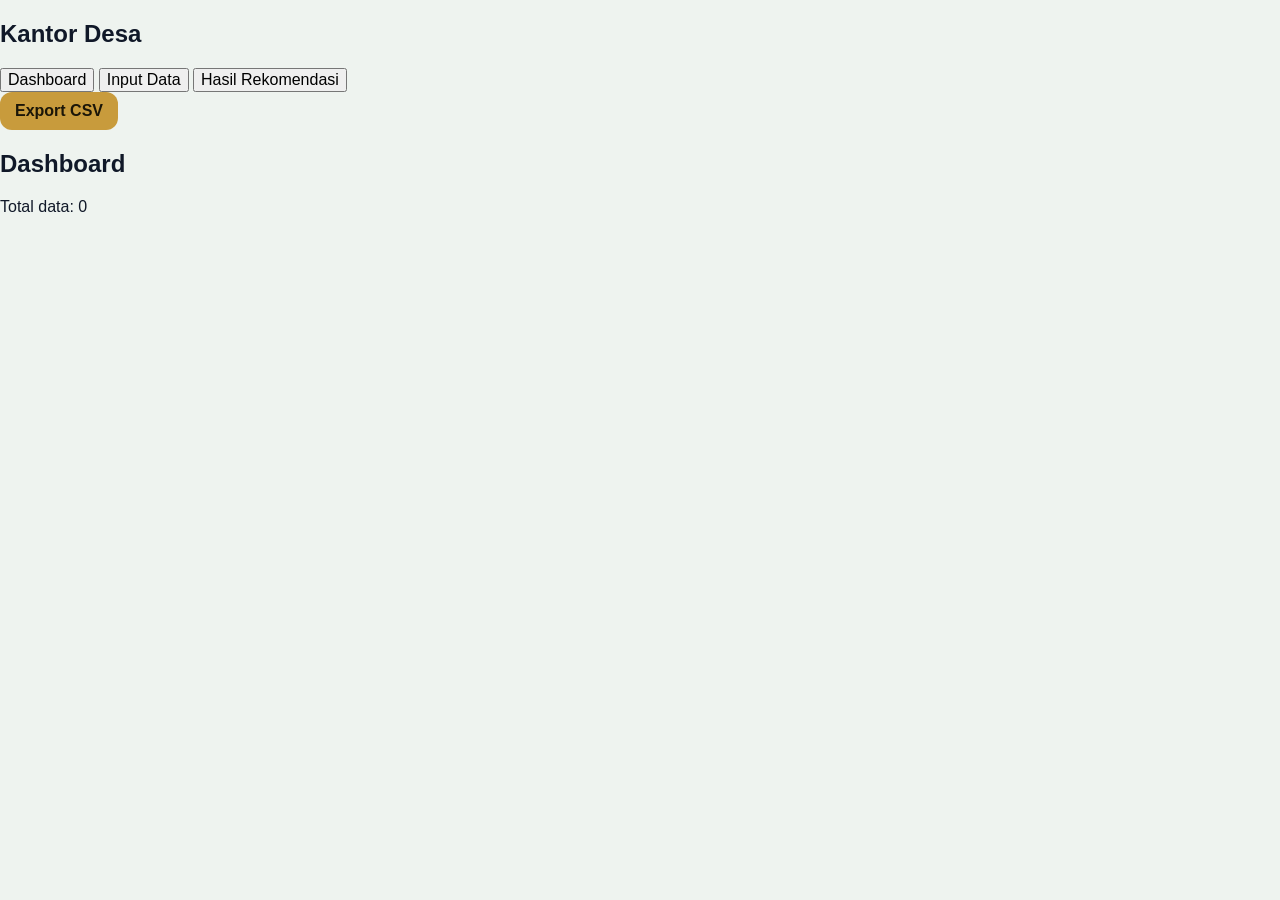
==== index.html @ 6ffa8e61 "Update index.html" ====
<!DOCTYPE html>
<html lang="id">
<head>
<meta charset="UTF-8">
<meta name="viewport" content="width=device-width, initial-scale=1.0">
<title>PKH Forward Chaining + Manual</title>
<link rel="stylesheet" href="style.css">
</head>
<body>

<div class="app-shell">
  <aside class="sidebar">
    <div class="brand"><h1>Kantor Desa</h1></div>
    <nav>
      <button data-page="dashboard" class="nav-btn active">Dashboard</button>
      <button data-page="input" class="nav-btn">Input Data</button>
      <button data-page="result" class="nav-btn">Hasil Rekomendasi</button>
    </nav>
    <div><button id="btnExport" class="btn btn-export" disabled>Export CSV</button></div>
  </aside>

  <div class="content-area">
    <main class="main-content">
      <section id="page-dashboard" class="page-section">
        <h2>Dashboard</h2>
        <p>Total data: <span id="totalData">0</span></p>
      </section>

      <section id="page-input" class="page-section hidden">
        <form id="formWarga" class="panel">
          <h3>Input Data Warga</h3>
          <div class="form-group"><label>Nama</label><input id="nama" required></div>
          <div class="form-group"><label>Skor Sistem</label><input id="skor" type="number" min="0" max="100" required></div>
          <div class="form-group">
            <label>Rekomendasi Manual</label>
            <select id="manualRekomendasi">
              <option value="">Biarkan sistem menentukan</option>
              <option value="Layak Diusulkan">Layak Diusulkan</option>
              <option value="Perlu Verifikasi">Perlu Verifikasi</option>
              <option value="Tidak Prioritas">Tidak Prioritas</option>
            </select>
          </div>
          <div class="form-group"><label>Keterangan Manual</label><input id="manualKeterangan" placeholder="Alasan rekomendasi manual"></div>
          <button type="submit" class="btn btn-primary">Simpan Data</button>
        </form>
      </section>

      <section id="page-result" class="page-section hidden">
        <div class="table-wrap">
          <table>
            <thead>
              <tr>
                <th>No</th><th>Nama</th><th>Skor</th><th>Rekomendasi Sistem</th>
                <th>Rekomendasi Manual</th><th>Keterangan Manual</th>
              </tr>
            </thead>
            <tbody id="resultBody"></tbody>
          </table>
        </div>
      </section>
    </main>
  </div>
</div>

<script>
const results=[];
const form = document.getElementById("formWarga");
form.addEventListener("submit", e=>{
  e.preventDefault();
  const nama = document.getElementById("nama").value;
  const skor = Number(document.getElementById("skor").value);
  const rekomManual = document.getElementById("manualRekomendasi").value || "Belum ada";
  const ketManual = document.getElementById("manualKeterangan").value || "-";
  let rekomSistem="Tidak Prioritas";
  if(skor>=70) rekomSistem="Layak Diusulkan";
  else if(skor>=50) rekomSistem="Perlu Verifikasi";
  results.push({nama, skor, rekomSistem, rekomManual, ketManual});
  renderTable();
  form.reset();
});

function renderTable(){
  const tbody = document.getElementById("resultBody");
  tbody.innerHTML = results.map((r,i)=>`
    <tr>
      <td>${i+1}</td>
      <td>${r.nama}</td>
      <td>${r.skor}</td>
      <td>${r.rekomSistem}</td>
      <td>${r.rekomManual}</td>
      <td>${r.ketManual}</td>
    </tr>
  `).join("");
  document.getElementById("totalData").textContent = results.length;
}
</script>
</body>
</html>
---- style.css ----
:root {
  --green-900: #0f3d2e;
  --green-800: #145239;
  --green-700: #1f6b4b;
  --green-100: #e8f4ee;
  --gold-500: #c89b3c;
  --gold-100: #fff4d8;
  --slate-950: #101828;
  --slate-800: #1f2937;
  --slate-700: #334155;
  --slate-600: #475569;
  --slate-500: #64748b;
  --slate-300: #cbd5e1;
  --slate-200: #e2e8f0;
  --slate-100: #f1f5f9;
  --white: #ffffff;
  --danger: #b91c1c;
  --danger-light: #fee2e2;
  --warning: #b45309;
  --warning-light: #fef3c7;
  --success: #047857;
  --success-light: #d1fae5;
  --shadow: 0 14px 35px rgba(15, 23, 42, 0.08);
  --radius: 18px;
}

body {
  margin: 0;
  font-family: Arial, Helvetica, sans-serif;
  background: #eef3ef;
  color: var(--slate-950);
}

button, input, select { font: inherit; }
button { cursor: pointer; }

.hidden { display: none !important; }

.panel {
  background: var(--white);
  border-radius: var(--radius);
  padding: 20px;
  box-shadow: var(--shadow);
  margin-bottom: 20px;
}

.btn {
  border: 0;
  padding: 10px 15px;
  border-radius: 12px;
  font-weight: 800;
  display: inline-flex;
  align-items: center;
  justify-content: center;
  transition: transform 0.2s ease, filter 0.2s ease;
}

.btn-primary { background: var(--green-700); color: var(--white); }
.btn-dark { background: var(--slate-950); color: var(--white); }
.btn-export { background: var(--gold-500); color: #1b1608; }

.form-group { margin-bottom: 12px; }
.form-group label { display: block; font-weight: 700; margin-bottom: 5px; }
.form-group input, .form-group select { width: 100%; height: 40px; padding: 5px 10px; border: 1px solid var(--slate-300); border-radius: 8px; }

#page-login {
  display: flex;
  justify-content: center;
  align-items: center;
  height: 100vh;
}

#page-login form { width: 300px; }
.table-wrap { overflow-x: auto; border: 1px solid var(--slate-200); border-radius: 12px; }
table { width: 100%; border-collapse: collapse; background: var(--white); }
th, td { padding: 12px 14px; text-align: left; border-bottom: 1px solid var(--slate-200); }
th { background: var(--green-100); color: var(--green-900); }
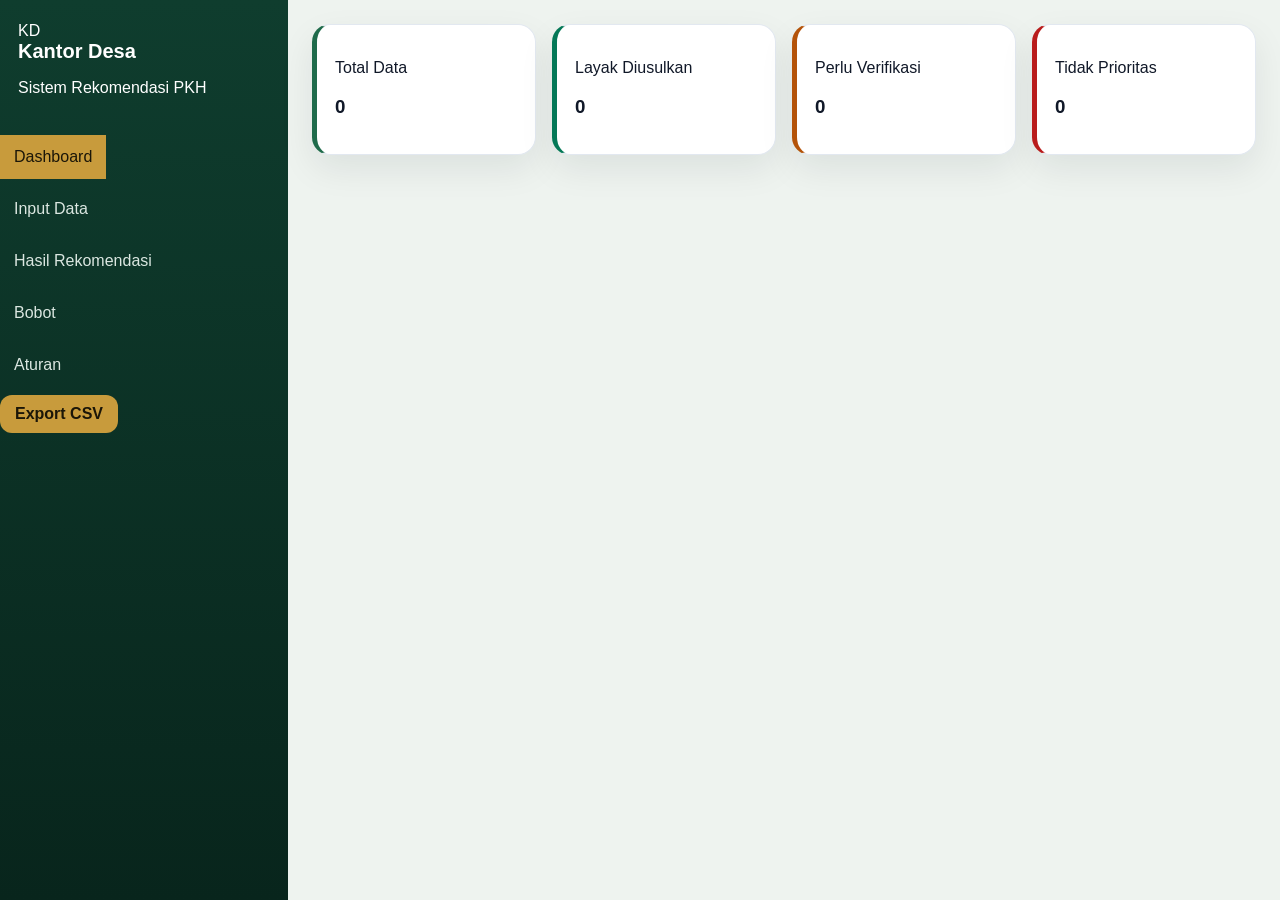
==== commit 5fdac5c3: "Update index.html" ====
--- a/index.html
+++ b/index.html
@@ -3,96 +3,196 @@
 <head>
 <meta charset="UTF-8">
 <meta name="viewport" content="width=device-width, initial-scale=1.0">
-<title>PKH Forward Chaining + Manual</title>
+<title>Aplikasi PKH Forward Chaining + Manual</title>
 <link rel="stylesheet" href="style.css">
 </head>
 <body>
 
 <div class="app-shell">
-  <aside class="sidebar">
-    <div class="brand"><h1>Kantor Desa</h1></div>
-    <nav>
+  <!-- Sidebar -->
+  <aside id="sidebar" class="sidebar">
+    <div class="brand">
+      <div class="brand-logo">KD</div>
+      <div>
+        <h1>Kantor Desa</h1>
+        <p>Sistem Rekomendasi PKH</p>
+      </div>
+    </div>
+    <nav class="sidebar-nav">
       <button data-page="dashboard" class="nav-btn active">Dashboard</button>
       <button data-page="input" class="nav-btn">Input Data</button>
       <button data-page="result" class="nav-btn">Hasil Rekomendasi</button>
+      <button data-page="weight" class="nav-btn">Bobot</button>
+      <button data-page="rule" class="nav-btn">Aturan</button>
     </nav>
-    <div><button id="btnExport" class="btn btn-export" disabled>Export CSV</button></div>
+    <div class="sidebar-footer">
+      <button id="btnExport" class="btn btn-export" disabled>Export CSV</button>
+    </div>
   </aside>
 
+  <!-- Konten utama -->
   <div class="content-area">
     <main class="main-content">
+
+      <!-- Dashboard -->
       <section id="page-dashboard" class="page-section">
-        <h2>Dashboard</h2>
-        <p>Total data: <span id="totalData">0</span></p>
+        <div class="summary-grid">
+          <article class="summary-card">
+            <p>Total Data</p>
+            <h3 id="totalData">0</h3>
+          </article>
+          <article class="summary-card green">
+            <p>Layak Diusulkan</p>
+            <h3 id="totalLayak">0</h3>
+          </article>
+          <article class="summary-card yellow">
+            <p>Perlu Verifikasi</p>
+            <h3 id="totalVerifikasi">0</h3>
+          </article>
+          <article class="summary-card red">
+            <p>Tidak Prioritas</p>
+            <h3 id="totalTidak">0</h3>
+          </article>
+        </div>
       </section>
 
+      <!-- Input Data -->
       <section id="page-input" class="page-section hidden">
         <form id="formWarga" class="panel">
           <h3>Input Data Warga</h3>
-          <div class="form-group"><label>Nama</label><input id="nama" required></div>
-          <div class="form-group"><label>Skor Sistem</label><input id="skor" type="number" min="0" max="100" required></div>
-          <div class="form-group">
-            <label>Rekomendasi Manual</label>
-            <select id="manualRekomendasi">
-              <option value="">Biarkan sistem menentukan</option>
-              <option value="Layak Diusulkan">Layak Diusulkan</option>
-              <option value="Perlu Verifikasi">Perlu Verifikasi</option>
-              <option value="Tidak Prioritas">Tidak Prioritas</option>
-            </select>
+          <div class="form-grid">
+            <div class="form-group"><label>Nama</label><input id="nama" required></div>
+            <div class="form-group"><label>Umur</label><input id="umur" type="number" min="0" required></div>
+            <div class="form-group"><label>RT</label><input id="rt" required></div>
+            <div class="form-group"><label>Penghasilan</label>
+              <select id="penghasilan">
+                <option value="kurang_800">Kurang dari Rp800.000</option>
+                <option value="800_1000">Rp800.000 - Rp1.000.000</option>
+                <option value="1000_2000">Rp1.000.000 - Rp2.000.000</option>
+                <option value="lebih_2000">Di atas Rp2.000.000</option>
+              </select>
+            </div>
+            <div class="form-group"><label>Tanggungan Keluarga</label><input id="tanggungan" type="number" min="0" required></div>
+            <div class="form-group"><label>Kondisi Rumah</label>
+              <select id="kondisiRumah"><option value="tidak_layak">Tidak Layak</option><option value="layak">Layak</option></select>
+            </div>
+            <div class="form-group"><label>Aset Produktif</label>
+              <select id="asetProduktif"><option value="tidak_ada">Tidak Ada</option><option value="ada">Ada</option></select>
+            </div>
+            <div class="form-group"><label>Kendaraan</label>
+              <select id="kendaraan">
+                <option value="tidak_ada">Tidak Ada</option>
+                <option value="sepeda">Sepeda</option>
+                <option value="motor">Motor</option>
+                <option value="mobil">Mobil</option>
+              </select>
+            </div>
+            <div class="form-group"><label>Status DTKS</label>
+              <select id="dtks"><option value="terdaftar">Terdaftar</option><option value="belum">Belum Terdaftar</option></select>
+            </div>
+
+            <!-- Rekomendasi Manual -->
+            <div class="form-group">
+              <label>Rekomendasi Manual</label>
+              <select id="manualRekomendasi">
+                <option value="">Biarkan sistem menentukan</option>
+                <option value="Layak Diusulkan">Layak Diusulkan</option>
+                <option value="Perlu Verifikasi">Perlu Verifikasi</option>
+                <option value="Tidak Prioritas">Tidak Prioritas</option>
+              </select>
+            </div>
+            <div class="form-group"><label>Keterangan Manual</label><input id="manualKeterangan" placeholder="Alasan rekomendasi manual"></div>
           </div>
-          <div class="form-group"><label>Keterangan Manual</label><input id="manualKeterangan" placeholder="Alasan rekomendasi manual"></div>
           <button type="submit" class="btn btn-primary">Simpan Data</button>
         </form>
       </section>
 
+      <!-- Hasil Rekomendasi -->
       <section id="page-result" class="page-section hidden">
         <div class="table-wrap">
           <table>
             <thead>
               <tr>
-                <th>No</th><th>Nama</th><th>Skor</th><th>Rekomendasi Sistem</th>
-                <th>Rekomendasi Manual</th><th>Keterangan Manual</th>
+                <th>No</th><th>Nama</th><th>Skor</th>
+                <th>Rekomendasi Sistem</th>
+                <th>Rekomendasi Manual</th>
+                <th>Keterangan Manual</th>
               </tr>
             </thead>
             <tbody id="resultBody"></tbody>
           </table>
         </div>
       </section>
+
     </main>
   </div>
 </div>
 
 <script>
 const results=[];
-const form = document.getElementById("formWarga");
-form.addEventListener("submit", e=>{
+
+function getFormData(){
+  return {
+    nama: document.getElementById("nama").value,
+    umur: Number(document.getElementById("umur").value),
+    rt: document.getElementById("rt").value,
+    penghasilan: document.getElementById("penghasilan").value,
+    tanggungan: Number(document.getElementById("tanggungan").value),
+    kondisiRumah: document.getElementById("kondisiRumah").value,
+    asetProduktif: document.getElementById("asetProduktif").value,
+    kendaraan: document.getElementById("kendaraan").value,
+    dtks: document.getElementById("dtks").value,
+    manualRekomendasi: document.getElementById("manualRekomendasi").value||"Belum ada",
+    manualKeterangan: document.getElementById("manualKeterangan").value||"-"
+  };
+}
+
+// Forward chaining sederhana
+function computeRecommendation(data){
+  let score=0;
+  const details=[];
+  if(data.penghasilan==="kurang_800") {score+=25;}
+  else if(data.penghasilan==="800_1000") {score+=20;}
+  if(data.kondisiRumah==="tidak_layak") {score+=20;}
+  if(data.tanggungan>=4) {score+=15;} else if(data.tanggungan===3){score+=10;}
+  if(data.asetProduktif==="tidak_ada") {score+=15;}
+  if(data.kendaraan==="tidak_ada"||data.kendaraan==="sepeda") {score+=10;}
+  if(data.dtks==="terdaftar") {score+=10;}
+  if(data.umur>=60) {score+=10;}
+  score=Math.min(100,score);
+  let rekom="Tidak Prioritas";
+  if(score>=70) rekom="Layak Diusulkan";
+  else if(score>=50) rekom="Perlu Verifikasi";
+  data.skor=score;
+  data.rekomSistem=rekom;
+  return data;
+}
+
+// Submit form
+document.getElementById("formWarga").addEventListener("submit",e=>{
   e.preventDefault();
-  const nama = document.getElementById("nama").value;
-  const skor = Number(document.getElementById("skor").value);
-  const rekomManual = document.getElementById("manualRekomendasi").value || "Belum ada";
-  const ketManual = document.getElementById("manualKeterangan").value || "-";
-  let rekomSistem="Tidak Prioritas";
-  if(skor>=70) rekomSistem="Layak Diusulkan";
-  else if(skor>=50) rekomSistem="Perlu Verifikasi";
-  results.push({nama, skor, rekomSistem, rekomManual, ketManual});
+  let data=getFormData();
+  data=computeRecommendation(data);
+  results.push(data);
   renderTable();
-  form.reset();
+  e.target.reset();
 });
 
 function renderTable(){
-  const tbody = document.getElementById("resultBody");
-  tbody.innerHTML = results.map((r,i)=>`
+  const tbody=document.getElementById("resultBody");
+  tbody.innerHTML=results.map((r,i)=>`
     <tr>
       <td>${i+1}</td>
       <td>${r.nama}</td>
       <td>${r.skor}</td>
       <td>${r.rekomSistem}</td>
-      <td>${r.rekomManual}</td>
-      <td>${r.ketManual}</td>
+      <td>${r.manualRekomendasi}</td>
+      <td>${r.manualKeterangan}</td>
     </tr>
   `).join("");
-  document.getElementById("totalData").textContent = results.length;
+  document.getElementById("totalData").textContent=results.length;
 }
 </script>
+
 </body>
 </html>
--- a/style.css
+++ b/style.css
@@ -24,54 +24,35 @@
   --radius: 18px;
 }
 
-body {
-  margin: 0;
-  font-family: Arial, Helvetica, sans-serif;
-  background: #eef3ef;
-  color: var(--slate-950);
-}
+body { margin:0; font-family: Arial, Helvetica, sans-serif; background:#eef3ef; color: var(--slate-950);}
+button,input,select{font:inherit;}
+button{cursor:pointer;}
+.hidden{display:none !important;}
 
-button, input, select { font: inherit; }
-button { cursor: pointer; }
-
-.hidden { display: none !important; }
-
-.panel {
-  background: var(--white);
-  border-radius: var(--radius);
-  padding: 20px;
-  box-shadow: var(--shadow);
-  margin-bottom: 20px;
-}
-
-.btn {
-  border: 0;
-  padding: 10px 15px;
-  border-radius: 12px;
-  font-weight: 800;
-  display: inline-flex;
-  align-items: center;
-  justify-content: center;
-  transition: transform 0.2s ease, filter 0.2s ease;
-}
-
-.btn-primary { background: var(--green-700); color: var(--white); }
-.btn-dark { background: var(--slate-950); color: var(--white); }
-.btn-export { background: var(--gold-500); color: #1b1608; }
-
-.form-group { margin-bottom: 12px; }
-.form-group label { display: block; font-weight: 700; margin-bottom: 5px; }
-.form-group input, .form-group select { width: 100%; height: 40px; padding: 5px 10px; border: 1px solid var(--slate-300); border-radius: 8px; }
-
-#page-login {
-  display: flex;
-  justify-content: center;
-  align-items: center;
-  height: 100vh;
-}
-
-#page-login form { width: 300px; }
-.table-wrap { overflow-x: auto; border: 1px solid var(--slate-200); border-radius: 12px; }
-table { width: 100%; border-collapse: collapse; background: var(--white); }
-th, td { padding: 12px 14px; text-align: left; border-bottom: 1px solid var(--slate-200); }
-th { background: var(--green-100); color: var(--green-900); }
+.app-shell{min-height:100vh; display:flex;}
+.sidebar{width:288px; min-height:100vh; background:linear-gradient(180deg,var(--green-900),#08251c); color:var(--white); display:flex; flex-direction:column;}
+.brand{padding:22px 18px;}
+.brand h1{margin:0; font-size:20px;}
+.nav-btn{background:transparent; border:0; color:#dbe7e1; padding:13px 14px; display:flex; align-items:center; margin-bottom:8px;}
+.nav-btn.active{background:var(--gold-500); color:#1b1608;}
+.content-area{flex:1;}
+.main-content{padding:24px; max-width:1280px; margin:0 auto;}
+.summary-grid{display:grid; grid-template-columns:repeat(4,1fr); gap:16px; margin-bottom:22px;}
+.summary-card{background:var(--white); border:1px solid var(--slate-200); border-left:5px solid var(--green-700); border-radius:var(--radius); padding:18px; box-shadow:var(--shadow);}
+.summary-card.green{border-left-color:var(--success);}
+.summary-card.yellow{border-left-color:var(--warning);}
+.summary-card.red{border-left-color:var(--danger);}
+.summary-card h3.green{color:var(--success);}
+.summary-card h3.yellow{color:var(--warning);}
+.summary-card h3.red{color:var(--danger);}
+.form-group{margin-bottom:12px;}
+.form-group label{display:block; font-weight:700; margin-bottom:5px;}
+.form-group input, .form-group select{width:100%; height:40px; padding:5px 10px; border:1px solid var(--slate-300); border-radius:8px;}
+.btn{border:0; padding:10px 15px; border-radius:12px; font-weight:800; display:inline-flex; align-items:center; justify-content:center; transition:transform 0.2s;}
+.btn-primary{background:var(--green-700); color:var(--white);}
+.btn-dark{background:var(--slate-950); color:var(--white);}
+.btn-export{background:var(--gold-500); color:#1b1608;}
+.table-wrap{overflow-x:auto; border:1px solid var(--slate-200); border-radius:12px;}
+table{width:100%; border-collapse:collapse; background:var(--white);}
+th,td{padding:12px 14px; border-bottom:1px solid var(--slate-200); text-align:left;}
+th{background:var(--green-100); color:var(--green-900); font-size:13px;}
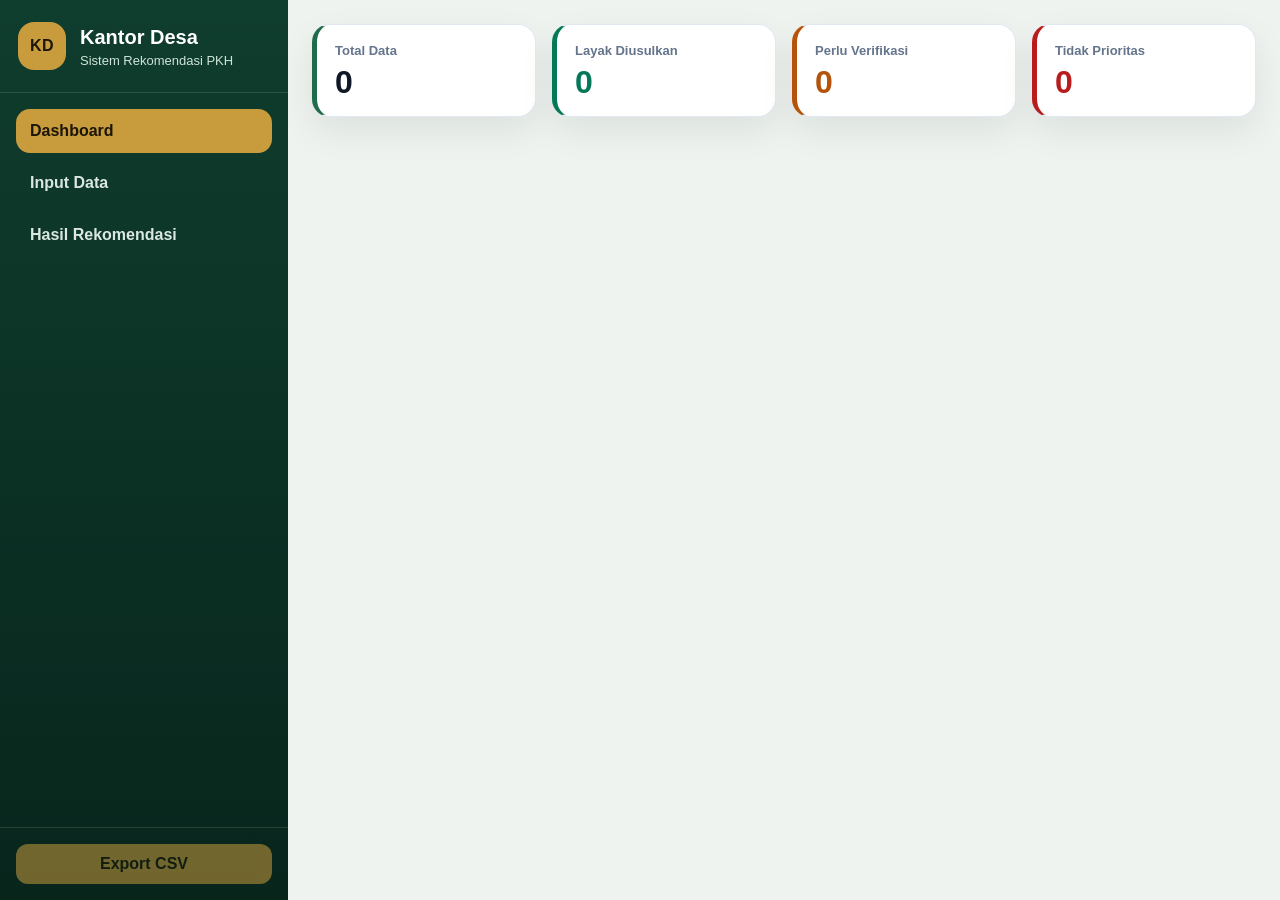
==== commit 883d305a: "Update index.html" ====
--- a/index.html
+++ b/index.html
@@ -11,59 +11,40 @@
 <div class="app-shell">
   <!-- Sidebar -->
   <aside id="sidebar" class="sidebar">
-    <div class="brand">
-      <div class="brand-logo">KD</div>
-      <div>
-        <h1>Kantor Desa</h1>
-        <p>Sistem Rekomendasi PKH</p>
-      </div>
-    </div>
+    <div class="brand"><div class="brand-logo">KD</div><div><h1>Kantor Desa</h1><p>Sistem Rekomendasi PKH</p></div></div>
     <nav class="sidebar-nav">
       <button data-page="dashboard" class="nav-btn active">Dashboard</button>
       <button data-page="input" class="nav-btn">Input Data</button>
       <button data-page="result" class="nav-btn">Hasil Rekomendasi</button>
-      <button data-page="weight" class="nav-btn">Bobot</button>
-      <button data-page="rule" class="nav-btn">Aturan</button>
     </nav>
     <div class="sidebar-footer">
       <button id="btnExport" class="btn btn-export" disabled>Export CSV</button>
     </div>
   </aside>
 
-  <!-- Konten utama -->
   <div class="content-area">
     <main class="main-content">
-
       <!-- Dashboard -->
       <section id="page-dashboard" class="page-section">
         <div class="summary-grid">
-          <article class="summary-card">
-            <p>Total Data</p>
-            <h3 id="totalData">0</h3>
-          </article>
-          <article class="summary-card green">
-            <p>Layak Diusulkan</p>
-            <h3 id="totalLayak">0</h3>
-          </article>
-          <article class="summary-card yellow">
-            <p>Perlu Verifikasi</p>
-            <h3 id="totalVerifikasi">0</h3>
-          </article>
-          <article class="summary-card red">
-            <p>Tidak Prioritas</p>
-            <h3 id="totalTidak">0</h3>
-          </article>
+          <article class="summary-card"><p>Total Data</p><h3 id="totalData">0</h3></article>
+          <article class="summary-card green"><p>Layak Diusulkan</p><h3 id="totalLayak">0</h3></article>
+          <article class="summary-card yellow"><p>Perlu Verifikasi</p><h3 id="totalVerifikasi">0</h3></article>
+          <article class="summary-card red"><p>Tidak Prioritas</p><h3 id="totalTidak">0</h3></article>
         </div>
       </section>
 
       <!-- Input Data -->
       <section id="page-input" class="page-section hidden">
-        <form id="formWarga" class="panel">
-          <h3>Input Data Warga</h3>
+        <form id="formWarga" class="panel form-panel">
+          <div class="panel-header form-header">
+            <div><h3>Input Data Warga</h3><p>Isi data warga. Sistem akan menghitung bobot dan rekomendasi.</p></div>
+          </div>
           <div class="form-grid">
             <div class="form-group"><label>Nama</label><input id="nama" required></div>
+            <div class="form-group"><label>NIK</label><input id="nik" required></div>
+            <div class="form-group"><label>RT</label><input id="rt" required></div>
             <div class="form-group"><label>Umur</label><input id="umur" type="number" min="0" required></div>
-            <div class="form-group"><label>RT</label><input id="rt" required></div>
             <div class="form-group"><label>Penghasilan</label>
               <select id="penghasilan">
                 <option value="kurang_800">Kurang dari Rp800.000</option>
@@ -72,28 +53,23 @@
                 <option value="lebih_2000">Di atas Rp2.000.000</option>
               </select>
             </div>
-            <div class="form-group"><label>Tanggungan Keluarga</label><input id="tanggungan" type="number" min="0" required></div>
-            <div class="form-group"><label>Kondisi Rumah</label>
-              <select id="kondisiRumah"><option value="tidak_layak">Tidak Layak</option><option value="layak">Layak</option></select>
+            <div class="form-group"><label>Tanggungan</label><input id="tanggungan" type="number" min="0" required></div>
+            <div class="form-group"><label>Kondisi Rumah</label><select id="kondisiRumah"><option value="tidak_layak">Tidak Layak</option><option value="layak">Layak</option></select></div>
+            <div class="form-group"><label>Aset Produktif</label><select id="asetProduktif"><option value="tidak_ada">Tidak Ada</option><option value="ada">Ada</option></select></div>
+            <div class="form-group"><label>Kendaraan</label><select id="kendaraan"><option value="tidak_ada">Tidak Ada</option><option value="sepeda">Sepeda</option><option value="motor">Motor</option><option value="mobil">Mobil</option></select></div>
+            <div class="form-group"><label>Status DTKS</label><select id="dtks"><option value="terdaftar">Terdaftar</option><option value="belum">Belum Terdaftar</option></select></div>
+
+            <!-- Komponen PKH -->
+            <div class="component-box">
+              <h4>Komponen PKH</h4>
+              <label><input id="ibuHamil" type="checkbox"> Ibu Hamil/Menyusui</label>
+              <label><input id="balita" type="checkbox"> Anak 0-6 tahun</label>
+              <label><input id="anakSekolah" type="checkbox"> Anak Sekolah</label>
+              <label><input id="disabilitas" type="checkbox"> Disabilitas</label>
             </div>
-            <div class="form-group"><label>Aset Produktif</label>
-              <select id="asetProduktif"><option value="tidak_ada">Tidak Ada</option><option value="ada">Ada</option></select>
-            </div>
-            <div class="form-group"><label>Kendaraan</label>
-              <select id="kendaraan">
-                <option value="tidak_ada">Tidak Ada</option>
-                <option value="sepeda">Sepeda</option>
-                <option value="motor">Motor</option>
-                <option value="mobil">Mobil</option>
-              </select>
-            </div>
-            <div class="form-group"><label>Status DTKS</label>
-              <select id="dtks"><option value="terdaftar">Terdaftar</option><option value="belum">Belum Terdaftar</option></select>
-            </div>
 
             <!-- Rekomendasi Manual -->
-            <div class="form-group">
-              <label>Rekomendasi Manual</label>
+            <div class="form-group"><label>Rekomendasi Manual</label>
               <select id="manualRekomendasi">
                 <option value="">Biarkan sistem menentukan</option>
                 <option value="Layak Diusulkan">Layak Diusulkan</option>
@@ -103,24 +79,26 @@
             </div>
             <div class="form-group"><label>Keterangan Manual</label><input id="manualKeterangan" placeholder="Alasan rekomendasi manual"></div>
           </div>
+
           <button type="submit" class="btn btn-primary">Simpan Data</button>
         </form>
       </section>
 
-      <!-- Hasil Rekomendasi -->
+      <!-- Hasil -->
       <section id="page-result" class="page-section hidden">
-        <div class="table-wrap">
-          <table>
-            <thead>
-              <tr>
-                <th>No</th><th>Nama</th><th>Skor</th>
-                <th>Rekomendasi Sistem</th>
-                <th>Rekomendasi Manual</th>
-                <th>Keterangan Manual</th>
-              </tr>
-            </thead>
-            <tbody id="resultBody"></tbody>
-          </table>
+        <div class="panel">
+          <div class="table-wrap">
+            <table>
+              <thead>
+                <tr>
+                  <th>No</th><th>Nama</th><th>NIK</th><th>RT</th><th>Skor</th>
+                  <th>Komponen</th><th>Rekomendasi Sistem</th><th>Rekomendasi Manual</th>
+                  <th>Keterangan Manual</th><th>Rincian Bobot</th>
+                </tr>
+              </thead>
+              <tbody id="resultBody"></tbody>
+            </table>
+          </div>
         </div>
       </section>
 
@@ -130,69 +108,98 @@
 
 <script>
 const results=[];
+const el=id=>document.getElementById(id);
 
 function getFormData(){
   return {
-    nama: document.getElementById("nama").value,
-    umur: Number(document.getElementById("umur").value),
-    rt: document.getElementById("rt").value,
-    penghasilan: document.getElementById("penghasilan").value,
-    tanggungan: Number(document.getElementById("tanggungan").value),
-    kondisiRumah: document.getElementById("kondisiRumah").value,
-    asetProduktif: document.getElementById("asetProduktif").value,
-    kendaraan: document.getElementById("kendaraan").value,
-    dtks: document.getElementById("dtks").value,
-    manualRekomendasi: document.getElementById("manualRekomendasi").value||"Belum ada",
-    manualKeterangan: document.getElementById("manualKeterangan").value||"-"
+    nama: el("nama").value.trim(),
+    nik: el("nik").value.trim(),
+    rt: el("rt").value.trim(),
+    umur: Number(el("umur").value),
+    penghasilan: el("penghasilan").value,
+    tanggungan: Number(el("tanggungan").value),
+    kondisiRumah: el("kondisiRumah").value,
+    asetProduktif: el("asetProduktif").value,
+    kendaraan: el("kendaraan").value,
+    dtks: el("dtks").value,
+    ibuHamil: el("ibuHamil").checked,
+    balita: el("balita").checked,
+    anakSekolah: el("anakSekolah").checked,
+    disabilitas: el("disabilitas").checked,
+    manualRekom: el("manualRekomendasi").value || "Belum ada",
+    manualKeterangan: el("manualKeterangan").value || "-"
   };
 }
 
-// Forward chaining sederhana
-function computeRecommendation(data){
+// Forward chaining
+function infer(data){
   let score=0;
-  const details=[];
-  if(data.penghasilan==="kurang_800") {score+=25;}
-  else if(data.penghasilan==="800_1000") {score+=20;}
-  if(data.kondisiRumah==="tidak_layak") {score+=20;}
-  if(data.tanggungan>=4) {score+=15;} else if(data.tanggungan===3){score+=10;}
-  if(data.asetProduktif==="tidak_ada") {score+=15;}
-  if(data.kendaraan==="tidak_ada"||data.kendaraan==="sepeda") {score+=10;}
-  if(data.dtks==="terdaftar") {score+=10;}
-  if(data.umur>=60) {score+=10;}
-  score=Math.min(100,score);
+  const components=[];
+  if(data.penghasilan==="kurang_800") score+=25;
+  else if(data.penghasilan==="800_1000") score+=20;
+  if(data.kondisiRumah==="tidak_layak") score+=20;
+  if(data.tanggungan>=4) score+=15;
+  else if(data.tanggungan===3) score+=10;
+  if(data.asetProduktif==="tidak_ada") score+=15;
+  if(data.kendaraan==="tidak_ada"||data.kendaraan==="sepeda") score+=10;
+  if(data.dtks==="terdaftar") score+=10;
+  if(data.ibuHamil||data.balita||data.anakSekolah||data.disabilitas) score+=20;
+  if(data.umur>=60) score+=10;
+  data.score=score;
   let rekom="Tidak Prioritas";
   if(score>=70) rekom="Layak Diusulkan";
   else if(score>=50) rekom="Perlu Verifikasi";
-  data.skor=score;
   data.rekomSistem=rekom;
+  data.components=[
+    data.ibuHamil?"Ibu Hamil":"",
+    data.balita?"Balita":"",
+    data.anakSekolah?"Anak Sekolah":"",
+    data.disabilitas?"Disabilitas":"",
+    data.umur>=60?"Lansia":""
+  ].filter(x=>x).join(", ") || "Belum ada";
+  data.details=`Skor dihitung otomatis berdasarkan bobot input`;
   return data;
 }
 
-// Submit form
-document.getElementById("formWarga").addEventListener("submit",e=>{
+el("formWarga").addEventListener("submit", e=>{
   e.preventDefault();
   let data=getFormData();
-  data=computeRecommendation(data);
+  data=infer(data);
   results.push(data);
   renderTable();
+  el("btnExport").disabled=false;
   e.target.reset();
 });
 
 function renderTable(){
-  const tbody=document.getElementById("resultBody");
-  tbody.innerHTML=results.map((r,i)=>`
+  el("resultBody").innerHTML=results.map((r,i)=>`
     <tr>
       <td>${i+1}</td>
       <td>${r.nama}</td>
-      <td>${r.skor}</td>
+      <td>${r.nik}</td>
+      <td>${r.rt}</td>
+      <td>${r.score}</td>
+      <td>${r.components}</td>
       <td>${r.rekomSistem}</td>
-      <td>${r.manualRekomendasi}</td>
+      <td>${r.manualRekom}</td>
       <td>${r.manualKeterangan}</td>
+      <td>${r.details}</td>
     </tr>
   `).join("");
-  document.getElementById("totalData").textContent=results.length;
+  el("totalData").textContent=results.length;
 }
+
+// Export CSV
+el("btnExport").addEventListener("click", ()=>{
+  const headers=["No","Nama","NIK","RT","Skor","Komponen","Rekomendasi Sistem","Rekomendasi Manual","Keterangan Manual","Rincian Bobot"];
+  const rows=results.map((r,i)=>[i+1,r.nama,r.nik,r.rt,r.score,r.components,r.rekomSistem,r.manualRekom,r.manualKeterangan,r.details]);
+  const csv=[headers,...rows].map(r=>r.map(v=>`"${v}"`).join(",")).join("\n");
+  const blob=new Blob([csv],{type:"text/csv;charset=utf-8;"});
+  const url=URL.createObjectURL(blob);
+  const a=document.createElement("a");
+  a.href=url;a.download="hasil_rekomendasi.csv";a.click();
+  URL.revokeObjectURL(url);
+});
 </script>
-
 </body>
 </html>
--- a/style.css
+++ b/style.css
@@ -1,3 +1,7 @@
+* {
+  box-sizing: border-box;
+}
+
 :root {
   --green-900: #0f3d2e;
   --green-800: #145239;
@@ -24,35 +28,847 @@
   --radius: 18px;
 }
 
-body { margin:0; font-family: Arial, Helvetica, sans-serif; background:#eef3ef; color: var(--slate-950);}
-button,input,select{font:inherit;}
-button{cursor:pointer;}
-.hidden{display:none !important;}
-
-.app-shell{min-height:100vh; display:flex;}
-.sidebar{width:288px; min-height:100vh; background:linear-gradient(180deg,var(--green-900),#08251c); color:var(--white); display:flex; flex-direction:column;}
-.brand{padding:22px 18px;}
-.brand h1{margin:0; font-size:20px;}
-.nav-btn{background:transparent; border:0; color:#dbe7e1; padding:13px 14px; display:flex; align-items:center; margin-bottom:8px;}
-.nav-btn.active{background:var(--gold-500); color:#1b1608;}
-.content-area{flex:1;}
-.main-content{padding:24px; max-width:1280px; margin:0 auto;}
-.summary-grid{display:grid; grid-template-columns:repeat(4,1fr); gap:16px; margin-bottom:22px;}
-.summary-card{background:var(--white); border:1px solid var(--slate-200); border-left:5px solid var(--green-700); border-radius:var(--radius); padding:18px; box-shadow:var(--shadow);}
-.summary-card.green{border-left-color:var(--success);}
-.summary-card.yellow{border-left-color:var(--warning);}
-.summary-card.red{border-left-color:var(--danger);}
-.summary-card h3.green{color:var(--success);}
-.summary-card h3.yellow{color:var(--warning);}
-.summary-card h3.red{color:var(--danger);}
-.form-group{margin-bottom:12px;}
-.form-group label{display:block; font-weight:700; margin-bottom:5px;}
-.form-group input, .form-group select{width:100%; height:40px; padding:5px 10px; border:1px solid var(--slate-300); border-radius:8px;}
-.btn{border:0; padding:10px 15px; border-radius:12px; font-weight:800; display:inline-flex; align-items:center; justify-content:center; transition:transform 0.2s;}
-.btn-primary{background:var(--green-700); color:var(--white);}
-.btn-dark{background:var(--slate-950); color:var(--white);}
-.btn-export{background:var(--gold-500); color:#1b1608;}
-.table-wrap{overflow-x:auto; border:1px solid var(--slate-200); border-radius:12px;}
-table{width:100%; border-collapse:collapse; background:var(--white);}
-th,td{padding:12px 14px; border-bottom:1px solid var(--slate-200); text-align:left;}
-th{background:var(--green-100); color:var(--green-900); font-size:13px;}
+body {
+  margin: 0;
+  min-height: 100vh;
+  background: #eef3ef;
+  color: var(--slate-950);
+  font-family: Arial, Helvetica, sans-serif;
+}
+
+button,
+input,
+select {
+  font: inherit;
+}
+
+button {
+  cursor: pointer;
+}
+
+.hidden {
+  display: none !important;
+}
+
+.app-shell {
+  min-height: 100vh;
+  display: flex;
+}
+
+.sidebar {
+  width: 288px;
+  min-height: 100vh;
+  background: linear-gradient(180deg, var(--green-900), #08251c);
+  color: var(--white);
+  display: flex;
+  flex-direction: column;
+  transition: width 0.25s ease, transform 0.25s ease;
+  overflow: hidden;
+  position: sticky;
+  top: 0;
+}
+
+.sidebar.collapsed {
+  width: 0;
+}
+
+.brand {
+  display: flex;
+  align-items: center;
+  gap: 14px;
+  padding: 22px 18px;
+  border-bottom: 1px solid rgba(255, 255, 255, 0.12);
+  min-width: 288px;
+}
+
+.brand-logo {
+  width: 48px;
+  height: 48px;
+  border-radius: 16px;
+  display: grid;
+  place-items: center;
+  background: var(--gold-500);
+  color: #1c1608;
+  font-weight: 800;
+  letter-spacing: 0.5px;
+}
+
+.brand h1 {
+  margin: 0;
+  font-size: 20px;
+  line-height: 1.2;
+}
+
+.brand p {
+  margin: 4px 0 0;
+  font-size: 13px;
+  color: #cfe4d9;
+}
+
+.sidebar-nav {
+  padding: 16px;
+  flex: 1;
+  min-width: 288px;
+}
+
+.nav-btn {
+  width: 100%;
+  border: 0;
+  background: transparent;
+  color: #dbe7e1;
+  display: flex;
+  align-items: center;
+  gap: 12px;
+  padding: 13px 14px;
+  border-radius: 14px;
+  font-weight: 700;
+  margin-bottom: 8px;
+  text-align: left;
+  transition: background 0.2s ease, color 0.2s ease, transform 0.2s ease;
+}
+
+.nav-btn:hover {
+  background: rgba(255, 255, 255, 0.1);
+  transform: translateX(2px);
+}
+
+.nav-btn.active {
+  background: var(--gold-500);
+  color: #1b1608;
+}
+
+.nav-icon {
+  width: 24px;
+  text-align: center;
+}
+
+.sidebar-footer {
+  border-top: 1px solid rgba(255, 255, 255, 0.12);
+  padding: 16px;
+  min-width: 288px;
+}
+
+.sidebar-footer p {
+  margin: 12px 0 0;
+  color: #cfe4d9;
+  font-size: 12px;
+  line-height: 1.5;
+}
+
+.content-area {
+  flex: 1;
+  min-width: 0;
+}
+
+.topbar {
+  height: 74px;
+  background: var(--white);
+  border-bottom: 1px solid var(--slate-200);
+  display: flex;
+  align-items: center;
+  justify-content: space-between;
+  padding: 0 24px;
+  position: sticky;
+  top: 0;
+  z-index: 20;
+}
+
+.topbar-left {
+  display: flex;
+  align-items: center;
+  gap: 14px;
+}
+
+.topbar h2 {
+  margin: 0;
+  font-size: 21px;
+  line-height: 1.2;
+}
+
+.topbar p {
+  margin: 3px 0 0;
+  color: var(--slate-500);
+  font-size: 13px;
+}
+
+.menu-btn {
+  width: 42px;
+  height: 42px;
+  border: 0;
+  border-radius: 12px;
+  background: var(--green-800);
+  color: var(--white);
+  font-size: 20px;
+  font-weight: 800;
+}
+
+.menu-btn:hover {
+  background: var(--green-700);
+}
+
+.topbar-badge {
+  padding: 9px 14px;
+  border-radius: 999px;
+  background: var(--green-100);
+  color: var(--green-800);
+  font-size: 13px;
+  font-weight: 800;
+  border: 1px solid #cfe8da;
+}
+
+.main-content {
+  width: 100%;
+  max-width: 1280px;
+  margin: 0 auto;
+  padding: 24px;
+}
+
+.summary-grid {
+  display: grid;
+  grid-template-columns: repeat(4, minmax(0, 1fr));
+  gap: 16px;
+  margin-bottom: 22px;
+}
+
+.summary-card {
+  background: var(--white);
+  border: 1px solid var(--slate-200);
+  border-left: 5px solid var(--green-700);
+  border-radius: var(--radius);
+  padding: 18px;
+  box-shadow: var(--shadow);
+}
+
+.summary-card p {
+  margin: 0;
+  color: var(--slate-500);
+  font-size: 13px;
+  font-weight: 700;
+}
+
+.summary-card h3 {
+  margin: 8px 0 0;
+  font-size: 32px;
+  line-height: 1;
+}
+
+.summary-card.green {
+  border-left-color: var(--success);
+}
+
+.summary-card.green h3 {
+  color: var(--success);
+}
+
+.summary-card.yellow {
+  border-left-color: var(--warning);
+}
+
+.summary-card.yellow h3 {
+  color: var(--warning);
+}
+
+.summary-card.red {
+  border-left-color: var(--danger);
+}
+
+.summary-card.red h3 {
+  color: var(--danger);
+}
+
+.hero-card {
+  display: grid;
+  grid-template-columns: 1.7fr 0.9fr;
+  gap: 20px;
+  background: linear-gradient(135deg, var(--green-800), var(--green-900));
+  color: var(--white);
+  border-radius: 24px;
+  padding: 28px;
+  box-shadow: var(--shadow);
+  position: relative;
+  overflow: hidden;
+}
+
+.hero-card::after {
+  content: "";
+  position: absolute;
+  width: 260px;
+  height: 260px;
+  border-radius: 999px;
+  right: -80px;
+  top: -100px;
+  background: rgba(200, 155, 60, 0.2);
+}
+
+.hero-content,
+.hero-panel {
+  position: relative;
+  z-index: 1;
+}
+
+.section-label {
+  margin: 0;
+  color: #fceecb;
+  text-transform: uppercase;
+  font-size: 13px;
+  font-weight: 800;
+  letter-spacing: 1px;
+}
+
+.hero-card h2 {
+  max-width: 720px;
+  margin: 10px 0 12px;
+  font-size: clamp(28px, 4vw, 44px);
+  line-height: 1.1;
+}
+
+.hero-card p {
+  max-width: 760px;
+  color: #e5f1eb;
+  line-height: 1.7;
+}
+
+.hero-actions {
+  display: flex;
+  flex-wrap: wrap;
+  gap: 12px;
+  margin-top: 22px;
+}
+
+.hero-panel {
+  background: rgba(255, 255, 255, 0.1);
+  border: 1px solid rgba(255, 255, 255, 0.18);
+  border-radius: 20px;
+  padding: 20px;
+}
+
+.hero-panel h3 {
+  margin: 0 0 12px;
+  color: var(--gold-100);
+}
+
+.hero-panel ul {
+  padding-left: 18px;
+  margin: 0;
+  color: #edf7f2;
+  line-height: 1.9;
+}
+
+.info-grid,
+.step-grid,
+.decision-grid {
+  display: grid;
+  grid-template-columns: repeat(3, minmax(0, 1fr));
+  gap: 16px;
+  margin-top: 20px;
+}
+
+.step-grid {
+  grid-template-columns: repeat(4, minmax(0, 1fr));
+  margin-top: 0;
+}
+
+.info-card,
+.panel,
+.step-card,
+.search-card,
+.weight-card,
+.rule-card,
+.decision-card {
+  background: var(--white);
+  border: 1px solid var(--slate-200);
+  border-radius: var(--radius);
+  box-shadow: var(--shadow);
+}
+
+.info-card {
+  padding: 20px;
+}
+
+.info-card h3,
+.panel-header h3,
+.step-card h4,
+.search-card h3,
+.weight-card h4,
+.rule-card h4,
+.decision-card h4 {
+  margin: 0;
+}
+
+.info-card p,
+.panel-header p,
+.step-card p,
+.search-card p,
+.weight-card p,
+.rule-card p,
+.decision-card p {
+  margin: 8px 0 0;
+  color: var(--slate-600);
+  line-height: 1.6;
+}
+
+.panel {
+  padding: 22px;
+}
+
+.mt-20 {
+  margin-top: 20px;
+}
+
+.panel-header {
+  margin-bottom: 18px;
+}
+
+.panel-header p {
+  font-size: 14px;
+}
+
+.form-header {
+  display: flex;
+  justify-content: space-between;
+  align-items: flex-start;
+  gap: 14px;
+}
+
+.step-card {
+  padding: 18px;
+  border-top: 4px solid var(--gold-500);
+}
+
+.step-card span {
+  width: 32px;
+  height: 32px;
+  display: grid;
+  place-items: center;
+  border-radius: 999px;
+  background: var(--green-100);
+  color: var(--green-800);
+  font-weight: 800;
+  margin-bottom: 12px;
+}
+
+.form-grid {
+  display: grid;
+  grid-template-columns: repeat(3, minmax(0, 1fr));
+  gap: 16px;
+}
+
+.form-group label {
+  display: block;
+  margin-bottom: 7px;
+  font-size: 13px;
+  font-weight: 800;
+  color: var(--slate-700);
+}
+
+.form-group input,
+.form-group select,
+.search-grid input,
+.search-grid select {
+  width: 100%;
+  height: 44px;
+  border: 1px solid var(--slate-300);
+  border-radius: 12px;
+  padding: 0 13px;
+  background: var(--white);
+  color: var(--slate-950);
+  outline: none;
+}
+
+.form-group input:focus,
+.form-group select:focus,
+.search-grid input:focus,
+.search-grid select:focus {
+  border-color: var(--green-700);
+  box-shadow: 0 0 0 4px rgba(31, 107, 75, 0.14);
+}
+
+.component-box,
+.preview-box {
+  margin-top: 20px;
+  border-radius: var(--radius);
+  padding: 18px;
+}
+
+.component-box {
+  background: #f8fbf9;
+  border: 1px solid #d7e7dd;
+}
+
+.component-box h4,
+.preview-box h4 {
+  margin: 0 0 12px;
+}
+
+.component-box p {
+  margin: 12px 0 0;
+  color: var(--slate-500);
+  font-size: 13px;
+}
+
+.checkbox-grid {
+  display: grid;
+  grid-template-columns: repeat(2, minmax(0, 1fr));
+  gap: 12px;
+}
+
+.checkbox-grid label {
+  display: flex;
+  align-items: center;
+  gap: 8px;
+  color: var(--slate-700);
+}
+
+.checkbox-grid input {
+  width: 16px;
+  height: 16px;
+  accent-color: var(--green-700);
+}
+
+.preview-box {
+  background: var(--gold-100);
+  border: 1px solid #f2d98f;
+}
+
+.preview-box p {
+  margin: 4px 0;
+  color: #503a08;
+}
+
+.form-actions {
+  display: flex;
+  flex-wrap: wrap;
+  gap: 12px;
+  margin-top: 22px;
+}
+
+.search-grid {
+  display: grid;
+  grid-template-columns: 2fr 1fr;
+  gap: 14px;
+}
+
+.search-cards {
+  display: grid;
+  grid-template-columns: repeat(2, minmax(0, 1fr));
+  gap: 16px;
+}
+
+.search-card {
+  padding: 18px;
+}
+
+.search-card-head {
+  display: flex;
+  justify-content: space-between;
+  align-items: flex-start;
+  gap: 12px;
+}
+
+.search-card-body {
+  margin-top: 12px;
+}
+
+.card-actions,
+.table-actions {
+  display: flex;
+  gap: 8px;
+  margin-top: 14px;
+}
+
+.table-wrap {
+  overflow-x: auto;
+  border: 1px solid var(--slate-200);
+  border-radius: 16px;
+}
+
+table {
+  width: 100%;
+  min-width: 1050px;
+  border-collapse: collapse;
+  background: var(--white);
+}
+
+th,
+td {
+  padding: 13px 14px;
+  text-align: left;
+  border-bottom: 1px solid var(--slate-200);
+  vertical-align: top;
+  font-size: 14px;
+}
+
+th {
+  background: var(--green-100);
+  color: var(--green-900);
+  font-size: 13px;
+  text-transform: uppercase;
+  letter-spacing: 0.3px;
+}
+
+td small {
+  display: block;
+  color: var(--slate-500);
+  margin-top: 4px;
+}
+
+tr:hover td {
+  background: #fbfdfb;
+}
+
+.empty-table,
+.empty-state {
+  text-align: center;
+  color: var(--slate-500);
+  padding: 28px;
+}
+
+.weight-grid,
+.rule-grid {
+  display: grid;
+  grid-template-columns: repeat(3, minmax(0, 1fr));
+  gap: 14px;
+}
+
+.weight-card,
+.rule-card {
+  padding: 18px;
+}
+
+.weight-card {
+  display: flex;
+  justify-content: space-between;
+  gap: 14px;
+}
+
+.weight-value {
+  align-self: flex-start;
+  padding: 7px 10px;
+  border-radius: 999px;
+  font-size: 13px;
+  font-weight: 800;
+}
+
+.weight-value.plus {
+  color: var(--success);
+  background: var(--success-light);
+}
+
+.weight-value.minus {
+  color: var(--danger);
+  background: var(--danger-light);
+}
+
+.rule-card {
+  border-left: 5px solid var(--green-700);
+}
+
+.decision-card {
+  padding: 18px;
+  border-left: 5px solid var(--slate-300);
+}
+
+.decision-card.success {
+  border-left-color: var(--success);
+  background: var(--success-light);
+}
+
+.decision-card.warning {
+  border-left-color: var(--warning);
+  background: var(--warning-light);
+}
+
+.decision-card.danger {
+  border-left-color: var(--danger);
+  background: var(--danger-light);
+}
+
+.status {
+  display: inline-flex;
+  align-items: center;
+  padding: 6px 10px;
+  border-radius: 999px;
+  font-size: 12px;
+  font-weight: 800;
+  white-space: nowrap;
+}
+
+.status.success {
+  color: var(--success);
+  background: var(--success-light);
+}
+
+.status.warning {
+  color: var(--warning);
+  background: var(--warning-light);
+}
+
+.status.danger {
+  color: var(--danger);
+  background: var(--danger-light);
+}
+
+.btn {
+  border: 0;
+  min-height: 40px;
+  padding: 10px 15px;
+  border-radius: 12px;
+  font-weight: 800;
+  display: inline-flex;
+  align-items: center;
+  justify-content: center;
+  transition: transform 0.2s ease, filter 0.2s ease, background 0.2s ease;
+}
+
+.btn:hover:not(:disabled) {
+  transform: translateY(-1px);
+  filter: brightness(0.98);
+}
+
+.btn:disabled {
+  cursor: not-allowed;
+  opacity: 0.55;
+}
+
+.btn-primary {
+  background: var(--green-700);
+  color: var(--white);
+}
+
+.btn-secondary {
+  background: var(--gold-500);
+  color: #211804;
+}
+
+.btn-dark {
+  background: var(--slate-950);
+  color: var(--white);
+}
+
+.btn-muted {
+  background: var(--slate-100);
+  color: var(--slate-800);
+  border: 1px solid var(--slate-200);
+}
+
+.btn-export {
+  width: 100%;
+  background: var(--gold-500);
+  color: #1b1608;
+}
+
+.btn-warning {
+  background: var(--warning);
+  color: var(--white);
+  padding: 8px 12px;
+  min-height: 34px;
+}
+
+.btn-danger {
+  background: var(--danger);
+  color: var(--white);
+  padding: 8px 12px;
+  min-height: 34px;
+}
+
+.overlay {
+  display: none;
+}
+
+@media (max-width: 1100px) {
+  .summary-grid,
+  .step-grid,
+  .weight-grid,
+  .rule-grid {
+    grid-template-columns: repeat(2, minmax(0, 1fr));
+  }
+
+  .form-grid {
+    grid-template-columns: repeat(2, minmax(0, 1fr));
+  }
+
+  .hero-card {
+    grid-template-columns: 1fr;
+  }
+}
+
+@media (max-width: 1023px) {
+  .sidebar {
+    position: fixed;
+    z-index: 50;
+    transform: translateX(-100%);
+    width: 288px;
+  }
+
+  .sidebar.open {
+    transform: translateX(0);
+  }
+
+  .sidebar.collapsed {
+    width: 288px;
+  }
+
+  .overlay.show {
+    display: block;
+    position: fixed;
+    inset: 0;
+    z-index: 40;
+    background: rgba(0, 0, 0, 0.45);
+  }
+}
+
+@media (max-width: 768px) {
+  .topbar {
+    padding: 0 14px;
+  }
+
+  .topbar-badge {
+    display: none;
+  }
+
+  .main-content {
+    padding: 16px;
+  }
+
+  .summary-grid,
+  .info-grid,
+  .step-grid,
+  .decision-grid,
+  .weight-grid,
+  .rule-grid,
+  .form-grid,
+  .checkbox-grid,
+  .search-grid,
+  .search-cards {
+    grid-template-columns: 1fr;
+  }
+
+  .hero-card {
+    padding: 22px;
+  }
+
+  .form-header,
+  .search-card-head {
+    flex-direction: column;
+  }
+
+  .btn {
+    width: 100%;
+  }
+
+  .card-actions,
+  .table-actions,
+  .form-actions,
+  .hero-actions {
+    flex-direction: column;
+  }
+}
+#page-login {
+  display: flex;
+  justify-content: center;
+  align-items: center;
+  height: 100vh;
+}
+#page-login form {
+  width: 300px;
+}
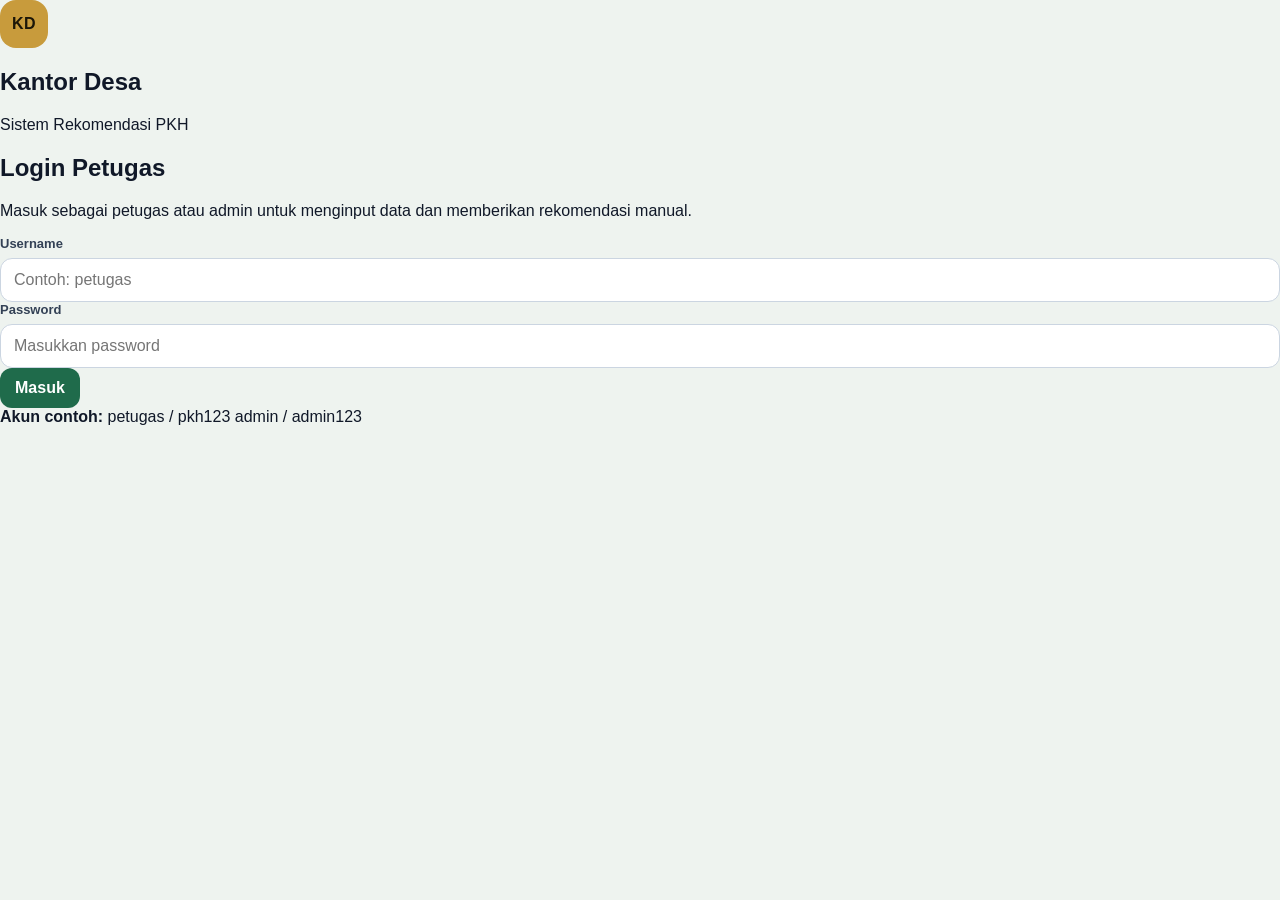
==== commit 930aecac: "Update index.html" ====
--- a/index.html
+++ b/index.html
@@ -1,205 +1,971 @@
 <!DOCTYPE html>
 <html lang="id">
 <head>
-<meta charset="UTF-8">
-<meta name="viewport" content="width=device-width, initial-scale=1.0">
-<title>Aplikasi PKH Forward Chaining + Manual</title>
-<link rel="stylesheet" href="style.css">
+  <meta charset="UTF-8" />
+  <meta name="viewport" content="width=device-width, initial-scale=1.0" />
+  <title>Aplikasi PKH Forward Chaining</title>
+  <link rel="stylesheet" href="style.css" />
 </head>
 <body>
-
-<div class="app-shell">
-  <!-- Sidebar -->
-  <aside id="sidebar" class="sidebar">
-    <div class="brand"><div class="brand-logo">KD</div><div><h1>Kantor Desa</h1><p>Sistem Rekomendasi PKH</p></div></div>
-    <nav class="sidebar-nav">
-      <button data-page="dashboard" class="nav-btn active">Dashboard</button>
-      <button data-page="input" class="nav-btn">Input Data</button>
-      <button data-page="result" class="nav-btn">Hasil Rekomendasi</button>
-    </nav>
-    <div class="sidebar-footer">
-      <button id="btnExport" class="btn btn-export" disabled>Export CSV</button>
+  <section id="loginPage" class="login-page">
+    <div class="login-card">
+      <div class="login-brand">
+        <div class="brand-logo">KD</div>
+        <div>
+          <h1>Kantor Desa</h1>
+          <p>Sistem Rekomendasi PKH</p>
+        </div>
+      </div>
+
+      <form id="formLogin" class="login-form">
+        <h2>Login Petugas</h2>
+        <p>Masuk sebagai petugas atau admin untuk menginput data dan memberikan rekomendasi manual.</p>
+
+        <div class="form-group">
+          <label>Username</label>
+          <input id="loginUsername" type="text" placeholder="Contoh: petugas" required />
+        </div>
+
+        <div class="form-group">
+          <label>Password</label>
+          <input id="loginPassword" type="password" placeholder="Masukkan password" required />
+        </div>
+
+        <p id="loginError" class="login-error hidden"></p>
+
+        <button type="submit" class="btn btn-primary">Masuk</button>
+
+        <div class="login-help">
+          <strong>Akun contoh:</strong>
+          <span>petugas / pkh123</span>
+          <span>admin / admin123</span>
+        </div>
+      </form>
     </div>
-  </aside>
-
-  <div class="content-area">
-    <main class="main-content">
-      <!-- Dashboard -->
-      <section id="page-dashboard" class="page-section">
-        <div class="summary-grid">
-          <article class="summary-card"><p>Total Data</p><h3 id="totalData">0</h3></article>
-          <article class="summary-card green"><p>Layak Diusulkan</p><h3 id="totalLayak">0</h3></article>
-          <article class="summary-card yellow"><p>Perlu Verifikasi</p><h3 id="totalVerifikasi">0</h3></article>
-          <article class="summary-card red"><p>Tidak Prioritas</p><h3 id="totalTidak">0</h3></article>
+  </section>
+
+  <div id="appShell" class="app-shell hidden">
+    <aside id="sidebar" class="sidebar">
+      <div class="brand">
+        <div class="brand-logo">KD</div>
+        <div>
+          <h1>Kantor Desa</h1>
+          <p>Sistem Rekomendasi PKH</p>
         </div>
-      </section>
-
-      <!-- Input Data -->
-      <section id="page-input" class="page-section hidden">
-        <form id="formWarga" class="panel form-panel">
-          <div class="panel-header form-header">
-            <div><h3>Input Data Warga</h3><p>Isi data warga. Sistem akan menghitung bobot dan rekomendasi.</p></div>
-          </div>
-          <div class="form-grid">
-            <div class="form-group"><label>Nama</label><input id="nama" required></div>
-            <div class="form-group"><label>NIK</label><input id="nik" required></div>
-            <div class="form-group"><label>RT</label><input id="rt" required></div>
-            <div class="form-group"><label>Umur</label><input id="umur" type="number" min="0" required></div>
-            <div class="form-group"><label>Penghasilan</label>
-              <select id="penghasilan">
-                <option value="kurang_800">Kurang dari Rp800.000</option>
-                <option value="800_1000">Rp800.000 - Rp1.000.000</option>
-                <option value="1000_2000">Rp1.000.000 - Rp2.000.000</option>
-                <option value="lebih_2000">Di atas Rp2.000.000</option>
-              </select>
-            </div>
-            <div class="form-group"><label>Tanggungan</label><input id="tanggungan" type="number" min="0" required></div>
-            <div class="form-group"><label>Kondisi Rumah</label><select id="kondisiRumah"><option value="tidak_layak">Tidak Layak</option><option value="layak">Layak</option></select></div>
-            <div class="form-group"><label>Aset Produktif</label><select id="asetProduktif"><option value="tidak_ada">Tidak Ada</option><option value="ada">Ada</option></select></div>
-            <div class="form-group"><label>Kendaraan</label><select id="kendaraan"><option value="tidak_ada">Tidak Ada</option><option value="sepeda">Sepeda</option><option value="motor">Motor</option><option value="mobil">Mobil</option></select></div>
-            <div class="form-group"><label>Status DTKS</label><select id="dtks"><option value="terdaftar">Terdaftar</option><option value="belum">Belum Terdaftar</option></select></div>
-
-            <!-- Komponen PKH -->
+      </div>
+
+      <nav class="sidebar-nav">
+        <button data-page="dashboard" class="nav-btn active">
+          <span class="nav-icon">🏠</span>
+          <span>Dashboard</span>
+        </button>
+        <button data-page="input" class="nav-btn">
+          <span class="nav-icon">📝</span>
+          <span>Input Data</span>
+        </button>
+        <button data-page="search" class="nav-btn">
+          <span class="nav-icon">🔎</span>
+          <span>Cari Data</span>
+        </button>
+        <button data-page="result" class="nav-btn">
+          <span class="nav-icon">📊</span>
+          <span>Hasil Rekomendasi</span>
+        </button>
+        <button data-page="weight" class="nav-btn">
+          <span class="nav-icon">⚖️</span>
+          <span>Bobot Penilaian</span>
+        </button>
+        <button data-page="rule" class="nav-btn">
+          <span class="nav-icon">🧠</span>
+          <span>Aturan Sistem</span>
+        </button>
+      </nav>
+
+      <div class="sidebar-footer">
+        <button id="btnExport" class="btn btn-export" disabled>Export CSV</button>
+        <p>Rekomendasi sistem dapat divalidasi manual oleh petugas desa.</p>
+      </div>
+    </aside>
+
+    <div id="overlay" class="overlay"></div>
+
+    <div class="content-area">
+      <header class="topbar">
+        <div class="topbar-left">
+          <button id="btnMenu" class="menu-btn" aria-label="Toggle sidebar">☰</button>
+          <div>
+            <h2 id="pageTitle">Dashboard</h2>
+            <p id="pageSubtitle">Informasi aplikasi rekomendasi PKH</p>
+          </div>
+        </div>
+        <div class="topbar-actions">
+          <div class="topbar-badge">Desa Digital</div>
+          <div id="loggedUser" class="user-badge">Petugas</div>
+          <button id="btnLogout" class="btn btn-muted btn-logout">Logout</button>
+        </div>
+      </header>
+
+      <main class="main-content">
+        <section class="summary-grid">
+          <article class="summary-card">
+            <p>Total Data</p>
+            <h3 id="totalData">0</h3>
+          </article>
+          <article class="summary-card green">
+            <p>Layak Diusulkan</p>
+            <h3 id="totalLayak">0</h3>
+          </article>
+          <article class="summary-card yellow">
+            <p>Perlu Verifikasi</p>
+            <h3 id="totalVerifikasi">0</h3>
+          </article>
+          <article class="summary-card red">
+            <p>Tidak Prioritas</p>
+            <h3 id="totalTidak">0</h3>
+          </article>
+        </section>
+
+        <section id="page-dashboard" class="page-section">
+          <div class="hero-card">
+            <div class="hero-content">
+              <p class="section-label">Aplikasi Pelayanan Sosial Desa</p>
+              <h2>Rekomendasi Kelayakan Awal Penerima PKH</h2>
+              <p>Aplikasi ini membantu petugas desa memasukkan data warga, menghitung bobot prioritas, menjalankan metode forward chaining, dan menghasilkan rekomendasi awal calon penerima Program Keluarga Harapan.</p>
+              <div class="hero-actions">
+                <button data-page="input" class="btn btn-primary open-page">Mulai Input Data</button>
+                <button data-page="weight" class="btn btn-secondary open-page">Lihat Bobot</button>
+              </div>
+            </div>
+            <div class="hero-panel">
+              <h3>Informasi Sistem</h3>
+              <ul>
+                <li>Metode: Forward Chaining</li>
+                <li>Basis: Sistem Pakar AI Simbolik</li>
+                <li>Output: Skor, Rekomendasi Sistem, dan Rekomendasi Manual</li>
+                <li>Pengguna: Admin atau Petugas Desa</li>
+              </ul>
+            </div>
+          </div>
+
+          <div class="info-grid">
+            <article class="info-card">
+              <h3>Tujuan Aplikasi</h3>
+              <p>Membantu skrining awal calon penerima PKH secara lebih rapi, cepat, dan terarah.</p>
+            </article>
+            <article class="info-card">
+              <h3>Metode</h3>
+              <p>Forward chaining mencocokkan fakta warga dengan aturan sampai sistem menemukan rekomendasi.</p>
+            </article>
+            <article class="info-card">
+              <h3>Output</h3>
+              <p>Sistem menampilkan skor, komponen PKH, status rekomendasi, dan rincian bobot.</p>
+            </article>
+          </div>
+
+          <div class="panel">
+            <div class="panel-header">
+              <h3>Alur Penggunaan</h3>
+            </div>
+            <div class="step-grid">
+              <div class="step-card">
+                <span>1</span>
+                <h4>Input Data</h4>
+                <p>Petugas mengisi identitas dan kondisi sosial ekonomi warga.</p>
+              </div>
+              <div class="step-card">
+                <span>2</span>
+                <h4>Proses Aturan</h4>
+                <p>Sistem membaca fakta dan menjalankan aturan forward chaining.</p>
+              </div>
+              <div class="step-card">
+                <span>3</span>
+                <h4>Hitung Bobot</h4>
+                <p>Setiap kriteria mendapat skor sesuai tingkat prioritas.</p>
+              </div>
+              <div class="step-card">
+                <span>4</span>
+                <h4>Rekomendasi</h4>
+                <p>Sistem menampilkan status layak, verifikasi, atau tidak prioritas.</p>
+              </div>
+            </div>
+          </div>
+        </section>
+
+        <section id="page-input" class="page-section hidden">
+          <form id="formWarga" class="panel form-panel">
+            <div class="panel-header form-header">
+              <div>
+                <h3>Input Data Warga</h3>
+                <p>Isi data warga. Sistem akan menghitung bobot secara otomatis.</p>
+              </div>
+              <button id="btnResetForm" type="button" class="btn btn-muted">Reset Form</button>
+            </div>
+
+            <div class="form-grid">
+              <div class="form-group">
+                <label>Nama Warga</label>
+                <input id="nama" type="text" required />
+              </div>
+              <div class="form-group">
+                <label>NIK</label>
+                <input id="nik" type="text" required />
+              </div>
+              <div class="form-group">
+                <label>RT</label>
+                <input id="rt" type="text" required />
+              </div>
+              <div class="form-group">
+                <label>Umur</label>
+                <input id="umur" type="number" min="0" required />
+              </div>
+              <div class="form-group">
+                <label>Penghasilan per Bulan</label>
+                <select id="penghasilan">
+                  <option value="kurang_800">Kurang dari Rp800.000</option>
+                  <option value="800_1000">Rp800.000 sampai Rp1.000.000</option>
+                  <option value="1000_2000">Di atas Rp1.000.000 sampai Rp2.000.000</option>
+                  <option value="lebih_2000">Di atas Rp2.000.000</option>
+                </select>
+              </div>
+              <div class="form-group">
+                <label>Jumlah Tanggungan Keluarga</label>
+                <input id="tanggungan" type="number" min="0" required />
+              </div>
+              <div class="form-group">
+                <label>Kondisi Rumah</label>
+                <select id="kondisiRumah">
+                  <option value="tidak_layak">Tidak Layak</option>
+                  <option value="layak">Layak</option>
+                </select>
+              </div>
+              <div class="form-group">
+                <label>Aset Produktif</label>
+                <select id="asetProduktif">
+                  <option value="tidak_ada">Tidak Ada</option>
+                  <option value="ada">Ada</option>
+                </select>
+              </div>
+              <div class="form-group">
+                <label>Kendaraan</label>
+                <select id="kendaraan">
+                  <option value="tidak_ada">Tidak Ada</option>
+                  <option value="sepeda">Sepeda</option>
+                  <option value="motor">Motor</option>
+                  <option value="mobil">Mobil</option>
+                </select>
+              </div>
+              <div class="form-group">
+                <label>Status DTKS</label>
+                <select id="dtks">
+                  <option value="terdaftar">Terdaftar</option>
+                  <option value="belum">Belum Terdaftar</option>
+                </select>
+              </div>
+            </div>
+
             <div class="component-box">
               <h4>Komponen PKH</h4>
-              <label><input id="ibuHamil" type="checkbox"> Ibu Hamil/Menyusui</label>
-              <label><input id="balita" type="checkbox"> Anak 0-6 tahun</label>
-              <label><input id="anakSekolah" type="checkbox"> Anak Sekolah</label>
-              <label><input id="disabilitas" type="checkbox"> Disabilitas</label>
-            </div>
-
-            <!-- Rekomendasi Manual -->
-            <div class="form-group"><label>Rekomendasi Manual</label>
-              <select id="manualRekomendasi">
-                <option value="">Biarkan sistem menentukan</option>
+              <div class="checkbox-grid">
+                <label><input id="ibuHamil" type="checkbox" /> Ibu hamil atau menyusui</label>
+                <label><input id="balita" type="checkbox" /> Anak usia 0 sampai 6 tahun</label>
+                <label><input id="anakSekolah" type="checkbox" /> Anak sekolah SD, SMP, atau SMA</label>
+                <label><input id="disabilitas" type="checkbox" /> Penyandang disabilitas berat</label>
+              </div>
+              <p>Komponen lansia dihitung otomatis jika umur minimal 60 tahun.</p>
+            </div>
+
+            <div class="component-box manual-box">
+              <h4>Rekomendasi Manual Petugas</h4>
+              <p class="manual-info">Bagian ini diisi oleh petugas sebagai validasi lapangan setelah sistem memberikan rekomendasi otomatis.</p>
+              <div class="form-grid manual-grid">
+                <div class="form-group">
+                  <label>Rekomendasi Manual</label>
+                  <select id="manualRecommendation">
+                    <option value="Ikuti Rekomendasi Sistem">Ikuti Rekomendasi Sistem</option>
+                    <option value="Layak Diusulkan">Layak Diusulkan</option>
+                    <option value="Perlu Verifikasi">Perlu Verifikasi</option>
+                    <option value="Tidak Prioritas">Tidak Prioritas</option>
+                  </select>
+                </div>
+                <div class="form-group form-group-wide">
+                  <label>Keterangan Petugas</label>
+                  <textarea id="manualNote" rows="3" placeholder="Contoh: Kondisi rumah sesuai, data penghasilan perlu dicek ulang, atau hasil lapangan berbeda dengan sistem."></textarea>
+                </div>
+              </div>
+              <p>Jika rekomendasi manual berbeda dari rekomendasi sistem, keterangan wajib diisi sebagai alasan keputusan petugas.</p>
+            </div>
+
+            <div id="previewBox" class="preview-box hidden">
+              <h4>Preview Hasil Input Terakhir</h4>
+              <div id="previewContent"></div>
+            </div>
+
+            <div class="form-actions">
+              <button type="submit" class="btn btn-primary">Simpan Data</button>
+              <button type="button" data-page="result" class="btn btn-dark open-page">Lihat Hasil</button>
+            </div>
+          </form>
+        </section>
+
+        <section id="page-search" class="page-section hidden">
+          <div class="panel">
+            <div class="panel-header">
+              <div>
+                <h3>Cari Data Warga</h3>
+                <p>Cari berdasarkan nama, NIK, RT, atau status rekomendasi.</p>
+              </div>
+            </div>
+            <div class="search-grid">
+              <input id="searchInput" type="text" placeholder="Cari nama, NIK, RT" />
+              <select id="filterStatus">
+                <option value="SEMUA">Semua Status</option>
                 <option value="Layak Diusulkan">Layak Diusulkan</option>
                 <option value="Perlu Verifikasi">Perlu Verifikasi</option>
                 <option value="Tidak Prioritas">Tidak Prioritas</option>
               </select>
             </div>
-            <div class="form-group"><label>Keterangan Manual</label><input id="manualKeterangan" placeholder="Alasan rekomendasi manual"></div>
-          </div>
-
-          <button type="submit" class="btn btn-primary">Simpan Data</button>
-        </form>
-      </section>
-
-      <!-- Hasil -->
-      <section id="page-result" class="page-section hidden">
-        <div class="panel">
-          <div class="table-wrap">
-            <table>
-              <thead>
-                <tr>
-                  <th>No</th><th>Nama</th><th>NIK</th><th>RT</th><th>Skor</th>
-                  <th>Komponen</th><th>Rekomendasi Sistem</th><th>Rekomendasi Manual</th>
-                  <th>Keterangan Manual</th><th>Rincian Bobot</th>
-                </tr>
-              </thead>
-              <tbody id="resultBody"></tbody>
-            </table>
-          </div>
+          </div>
+          <div class="panel mt-20">
+            <div class="panel-header">
+              <h3>Hasil Pencarian</h3>
+            </div>
+            <div id="searchCards" class="search-cards"></div>
+          </div>
+        </section>
+
+        <section id="page-result" class="page-section hidden">
+          <div class="panel">
+            <div class="panel-header form-header">
+              <div>
+                <h3>Hasil Rekomendasi</h3>
+                <p>Tabel data warga dan hasil proses forward chaining.</p>
+              </div>
+              <button data-page="input" class="btn btn-primary open-page">Tambah Data</button>
+            </div>
+            <div class="table-wrap">
+              <table>
+                <thead>
+                  <tr>
+                    <th>No</th>
+                    <th>Nama</th>
+                    <th>NIK</th>
+                    <th>RT</th>
+                    <th>Skor</th>
+                    <th>Komponen</th>
+                    <th>Rekomendasi Sistem</th>
+                    <th>Rekomendasi Manual</th>
+                    <th>Keterangan</th>
+                    <th>Rincian Bobot</th>
+                    <th>Aksi</th>
+                  </tr>
+                </thead>
+                <tbody id="resultBody"></tbody>
+              </table>
+            </div>
+          </div>
+        </section>
+
+        <section id="page-weight" class="page-section hidden">
+          <div class="panel">
+            <div class="panel-header">
+              <div>
+                <h3>Bobot Penilaian</h3>
+                <p>Bobot digunakan untuk menghitung skor prioritas setiap warga.</p>
+              </div>
+            </div>
+            <div id="weightBox" class="weight-grid"></div>
+          </div>
+        </section>
+
+        <section id="page-rule" class="page-section hidden">
+          <div class="panel">
+            <div class="panel-header">
+              <div>
+                <h3>Aturan Forward Chaining</h3>
+                <p>Sistem membaca fakta, menambahkan bobot, lalu menentukan rekomendasi.</p>
+              </div>
+            </div>
+            <div id="ruleBox" class="rule-grid"></div>
+          </div>
+
+          <div class="panel mt-20">
+            <div class="panel-header">
+              <h3>Aturan Keputusan</h3>
+            </div>
+            <div class="decision-grid">
+              <div class="decision-card success">
+                <h4>Layak Diusulkan</h4>
+                <p>Skor minimal 70, terdaftar DTKS, dan memiliki minimal satu komponen PKH.</p>
+              </div>
+              <div class="decision-card warning">
+                <h4>Perlu Verifikasi</h4>
+                <p>Skor 50 sampai 69, atau data potensial tetapi DTKS belum terdaftar.</p>
+              </div>
+              <div class="decision-card danger">
+                <h4>Tidak Prioritas</h4>
+                <p>Skor di bawah 50, tidak memiliki komponen PKH, atau ada indikator ekonomi kuat.</p>
+              </div>
+            </div>
+          </div>
+        </section>
+      </main>
+    </div>
+  </div>
+
+  <script>
+    const weights = [
+      { code: "B1", name: "Penghasilan kurang dari Rp800.000", value: 25 },
+      { code: "B2", name: "Penghasilan Rp800.000 sampai Rp1.000.000", value: 20 },
+      { code: "B3", name: "Rumah tidak layak", value: 20 },
+      { code: "B4", name: "Tanggungan keluarga 4 orang atau lebih", value: 15 },
+      { code: "B5", name: "Tanggungan keluarga 3 orang", value: 10 },
+      { code: "B6", name: "Tidak memiliki aset produktif", value: 15 },
+      { code: "B7", name: "Tidak memiliki kendaraan atau hanya sepeda", value: 10 },
+      { code: "B8", name: "Terdaftar DTKS", value: 10 },
+      { code: "B9", name: "Memiliki komponen PKH", value: 20 },
+      { code: "B10", name: "Indikator ekonomi kuat: mobil, rumah layak, dan penghasilan tinggi", value: -30 }
+    ];
+
+    const rules = [
+      "IF penghasilan kurang dari Rp800.000 THEN bobot ekonomi sangat rentan +25",
+      "IF penghasilan Rp800.000 sampai Rp1.000.000 THEN bobot ekonomi rentan +20",
+      "IF rumah tidak layak THEN bobot kondisi hunian +20",
+      "IF tanggungan keluarga minimal 4 orang THEN bobot beban keluarga +15",
+      "IF tidak memiliki aset produktif THEN bobot kepemilikan aset +15",
+      "IF tidak memiliki kendaraan atau hanya sepeda THEN bobot akses kendaraan +10",
+      "IF terdaftar DTKS THEN bobot validasi data +10",
+      "IF memiliki komponen PKH THEN bobot komponen bantuan +20",
+      "IF mobil AND rumah layak AND penghasilan tinggi THEN bobot ekonomi kuat -30",
+      "IF skor >= 70 AND DTKS terdaftar AND komponen PKH ada THEN layak diusulkan"
+    ];
+
+    const pageInfo = {
+      dashboard: ["Dashboard", "Informasi aplikasi rekomendasi PKH"],
+      input: ["Input Data", "Masukkan data warga secara manual"],
+      search: ["Cari Data", "Temukan data warga yang sudah diinput"],
+      result: ["Hasil Rekomendasi", "Lihat hasil perhitungan forward chaining"],
+      weight: ["Bobot Penilaian", "Daftar bobot setiap kriteria"],
+      rule: ["Aturan Sistem", "Basis aturan forward chaining"]
+    };
+
+    const accounts = [
+      { username: "petugas", password: "pkh123", role: "Petugas Desa" },
+      { username: "admin", password: "admin123", role: "Admin Desa" }
+    ];
+
+    let loggedInUser = JSON.parse(sessionStorage.getItem("pkhLoginUser")) || null;
+    let results = JSON.parse(localStorage.getItem("pkhResults")) || [];
+    let editIndex = null;
+    let currentPage = "dashboard";
+
+    const el = id => document.getElementById(id);
+
+    function showLogin() {
+      el("loginPage").classList.remove("hidden");
+      el("appShell").classList.add("hidden");
+      el("loginPassword").value = "";
+    }
+
+    function showApp() {
+      el("loginPage").classList.add("hidden");
+      el("appShell").classList.remove("hidden");
+      el("loggedUser").textContent = `${loggedInUser.role} (${loggedInUser.username})`;
+      showPage(currentPage || "dashboard");
+    }
+
+    function initAuth() {
+      if (loggedInUser) {
+        showApp();
+      } else {
+        showLogin();
+      }
+    }
+
+    function loginPetugas(event) {
+      event.preventDefault();
+
+      const username = el("loginUsername").value.trim();
+      const password = el("loginPassword").value.trim();
+      const found = accounts.find(account => account.username === username && account.password === password);
+
+      if (!found) {
+        el("loginError").textContent = "Username atau password salah.";
+        el("loginError").classList.remove("hidden");
+        return;
+      }
+
+      loggedInUser = {
+        username: found.username,
+        role: found.role,
+        loginAt: new Date().toISOString()
+      };
+
+      sessionStorage.setItem("pkhLoginUser", JSON.stringify(loggedInUser));
+      el("loginError").classList.add("hidden");
+      showApp();
+    }
+
+    function logoutPetugas() {
+      if (!confirm("Keluar dari aplikasi?")) return;
+      sessionStorage.removeItem("pkhLoginUser");
+      loggedInUser = null;
+      resetForm();
+      showLogin();
+    }
+
+    function getSystemRecommendation(item) {
+      return item.systemRecommendation || item.recommendation || "Tidak Prioritas";
+    }
+
+    function getManualRecommendation(item) {
+      return item.manualRecommendation || getSystemRecommendation(item);
+    }
+
+    function getManualNote(item) {
+      return item.manualNote && item.manualNote.trim() ? item.manualNote : "-";
+    }
+
+    function saveLocal() {
+      localStorage.setItem("pkhResults", JSON.stringify(results));
+    }
+
+    function labelFromValue(value, map) {
+      return map[value] || value;
+    }
+
+    function isDesktop() {
+      return window.innerWidth >= 1024;
+    }
+
+    function closeSidebar() {
+      const sidebar = el("sidebar");
+      if (isDesktop()) {
+        sidebar.classList.add("collapsed");
+      } else {
+        sidebar.classList.remove("open");
+        el("overlay").classList.remove("show");
+      }
+    }
+
+    function openSidebar() {
+      const sidebar = el("sidebar");
+      if (isDesktop()) {
+        sidebar.classList.remove("collapsed");
+      } else {
+        sidebar.classList.add("open");
+        el("overlay").classList.add("show");
+      }
+    }
+
+    function toggleSidebar() {
+      const sidebar = el("sidebar");
+      if (isDesktop()) {
+        sidebar.classList.toggle("collapsed");
+      } else {
+        sidebar.classList.contains("open") ? closeSidebar() : openSidebar();
+      }
+    }
+
+    function showPage(page) {
+      currentPage = page;
+      document.querySelectorAll(".page-section").forEach(section => section.classList.add("hidden"));
+      el(`page-${page}`).classList.remove("hidden");
+
+      document.querySelectorAll(".nav-btn").forEach(button => {
+        button.classList.toggle("active", button.dataset.page === page);
+      });
+
+      el("pageTitle").textContent = pageInfo[page][0];
+      el("pageSubtitle").textContent = pageInfo[page][1];
+
+      if (!isDesktop()) closeSidebar();
+      renderAll();
+    }
+
+    function getFormData() {
+      return {
+        nama: el("nama").value.trim(),
+        nik: el("nik").value.trim(),
+        rt: el("rt").value.trim(),
+        umur: Number(el("umur").value || 0),
+        penghasilan: el("penghasilan").value,
+        tanggungan: Number(el("tanggungan").value || 0),
+        kondisiRumah: el("kondisiRumah").value,
+        asetProduktif: el("asetProduktif").value,
+        kendaraan: el("kendaraan").value,
+        dtks: el("dtks").value,
+        ibuHamil: el("ibuHamil").checked,
+        balita: el("balita").checked,
+        anakSekolah: el("anakSekolah").checked,
+        disabilitas: el("disabilitas").checked,
+        manualRecommendation: el("manualRecommendation").value,
+        manualNote: el("manualNote").value.trim()
+      };
+    }
+
+    function setFormData(data) {
+      el("nama").value = data.nama;
+      el("nik").value = data.nik;
+      el("rt").value = data.rt;
+      el("umur").value = data.umur;
+      el("penghasilan").value = data.penghasilan;
+      el("tanggungan").value = data.tanggungan;
+      el("kondisiRumah").value = data.kondisiRumah;
+      el("asetProduktif").value = data.asetProduktif;
+      el("kendaraan").value = data.kendaraan;
+      el("dtks").value = data.dtks;
+      el("ibuHamil").checked = data.ibuHamil;
+      el("balita").checked = data.balita;
+      el("anakSekolah").checked = data.anakSekolah;
+      el("disabilitas").checked = data.disabilitas;
+      el("manualRecommendation").value = data.manualRecommendation || "Ikuti Rekomendasi Sistem";
+      el("manualNote").value = data.manualNote || "";
+    }
+
+    function resetForm() {
+      el("formWarga").reset();
+      editIndex = null;
+      el("formWarga").querySelector("button[type='submit']").textContent = "Simpan Data";
+    }
+
+    function infer(data) {
+      let score = 0;
+      const details = [];
+      const components = [];
+
+      if (data.penghasilan === "kurang_800") {
+        score += 25;
+        details.push("Penghasilan kurang dari Rp800.000: +25");
+      } else if (data.penghasilan === "800_1000") {
+        score += 20;
+        details.push("Penghasilan Rp800.000 sampai Rp1.000.000: +20");
+      }
+
+      if (data.kondisiRumah === "tidak_layak") {
+        score += 20;
+        details.push("Rumah tidak layak: +20");
+      }
+
+      if (data.tanggungan >= 4) {
+        score += 15;
+        details.push("Tanggungan 4 orang atau lebih: +15");
+      } else if (data.tanggungan === 3) {
+        score += 10;
+        details.push("Tanggungan 3 orang: +10");
+      }
+
+      if (data.asetProduktif === "tidak_ada") {
+        score += 15;
+        details.push("Tidak memiliki aset produktif: +15");
+      }
+
+      if (data.kendaraan === "tidak_ada" || data.kendaraan === "sepeda") {
+        score += 10;
+        details.push("Kendaraan terbatas: +10");
+      }
+
+      if (data.dtks === "terdaftar") {
+        score += 10;
+        details.push("Terdaftar DTKS: +10");
+      } else {
+        details.push("Belum terdaftar DTKS: +0 dan perlu verifikasi");
+      }
+
+      if (data.ibuHamil) components.push("Ibu hamil atau menyusui");
+      if (data.balita) components.push("Anak usia 0 sampai 6 tahun");
+      if (data.anakSekolah) components.push("Anak sekolah");
+      if (data.umur >= 60) components.push("Lansia");
+      if (data.disabilitas) components.push("Disabilitas berat");
+
+      const hasComponent = components.length > 0;
+
+      if (hasComponent) {
+        score += 20;
+        details.push("Memiliki komponen PKH: +20");
+      } else {
+        details.push("Belum memiliki komponen PKH: +0");
+      }
+
+      if (data.kendaraan === "mobil" && data.kondisiRumah === "layak" && data.penghasilan === "lebih_2000") {
+        score -= 30;
+        details.push("Indikator ekonomi kuat: -30");
+      }
+
+      score = Math.max(0, Math.min(100, score));
+
+      let recommendation = "Tidak Prioritas";
+      if (score >= 70 && hasComponent && data.dtks === "terdaftar") {
+        recommendation = "Layak Diusulkan";
+      } else if (score >= 50 || (hasComponent && data.dtks === "belum")) {
+        recommendation = "Perlu Verifikasi";
+      }
+
+      const systemRecommendation = recommendation;
+      const manualRecommendation = data.manualRecommendation === "Ikuti Rekomendasi Sistem"
+        ? systemRecommendation
+        : data.manualRecommendation;
+
+      return {
+        ...data,
+        score,
+        components: hasComponent ? components.join(", ") : "Belum ada komponen PKH",
+        systemRecommendation,
+        recommendation: systemRecommendation,
+        manualRecommendation,
+        manualNote: data.manualNote || "-",
+        officer: loggedInUser ? `${loggedInUser.role} (${loggedInUser.username})` : "Petugas",
+        details: details.join("; ")
+      };
+    }
+
+    function statusClass(status) {
+      if (status === "Layak Diusulkan") return "status success";
+      if (status === "Perlu Verifikasi") return "status warning";
+      return "status danger";
+    }
+
+    function renderWeights() {
+      el("weightBox").innerHTML = weights.map(item => `
+        <div class="weight-card">
+          <div>
+            <h4>${item.code}</h4>
+            <p>${item.name}</p>
+          </div>
+          <span class="weight-value ${item.value < 0 ? "minus" : "plus"}">${item.value > 0 ? "+" : ""}${item.value}</span>
         </div>
-      </section>
-
-    </main>
-  </div>
-</div>
-
-<script>
-const results=[];
-const el=id=>document.getElementById(id);
-
-function getFormData(){
-  return {
-    nama: el("nama").value.trim(),
-    nik: el("nik").value.trim(),
-    rt: el("rt").value.trim(),
-    umur: Number(el("umur").value),
-    penghasilan: el("penghasilan").value,
-    tanggungan: Number(el("tanggungan").value),
-    kondisiRumah: el("kondisiRumah").value,
-    asetProduktif: el("asetProduktif").value,
-    kendaraan: el("kendaraan").value,
-    dtks: el("dtks").value,
-    ibuHamil: el("ibuHamil").checked,
-    balita: el("balita").checked,
-    anakSekolah: el("anakSekolah").checked,
-    disabilitas: el("disabilitas").checked,
-    manualRekom: el("manualRekomendasi").value || "Belum ada",
-    manualKeterangan: el("manualKeterangan").value || "-"
-  };
-}
-
-// Forward chaining
-function infer(data){
-  let score=0;
-  const components=[];
-  if(data.penghasilan==="kurang_800") score+=25;
-  else if(data.penghasilan==="800_1000") score+=20;
-  if(data.kondisiRumah==="tidak_layak") score+=20;
-  if(data.tanggungan>=4) score+=15;
-  else if(data.tanggungan===3) score+=10;
-  if(data.asetProduktif==="tidak_ada") score+=15;
-  if(data.kendaraan==="tidak_ada"||data.kendaraan==="sepeda") score+=10;
-  if(data.dtks==="terdaftar") score+=10;
-  if(data.ibuHamil||data.balita||data.anakSekolah||data.disabilitas) score+=20;
-  if(data.umur>=60) score+=10;
-  data.score=score;
-  let rekom="Tidak Prioritas";
-  if(score>=70) rekom="Layak Diusulkan";
-  else if(score>=50) rekom="Perlu Verifikasi";
-  data.rekomSistem=rekom;
-  data.components=[
-    data.ibuHamil?"Ibu Hamil":"",
-    data.balita?"Balita":"",
-    data.anakSekolah?"Anak Sekolah":"",
-    data.disabilitas?"Disabilitas":"",
-    data.umur>=60?"Lansia":""
-  ].filter(x=>x).join(", ") || "Belum ada";
-  data.details=`Skor dihitung otomatis berdasarkan bobot input`;
-  return data;
-}
-
-el("formWarga").addEventListener("submit", e=>{
-  e.preventDefault();
-  let data=getFormData();
-  data=infer(data);
-  results.push(data);
-  renderTable();
-  el("btnExport").disabled=false;
-  e.target.reset();
-});
-
-function renderTable(){
-  el("resultBody").innerHTML=results.map((r,i)=>`
-    <tr>
-      <td>${i+1}</td>
-      <td>${r.nama}</td>
-      <td>${r.nik}</td>
-      <td>${r.rt}</td>
-      <td>${r.score}</td>
-      <td>${r.components}</td>
-      <td>${r.rekomSistem}</td>
-      <td>${r.manualRekom}</td>
-      <td>${r.manualKeterangan}</td>
-      <td>${r.details}</td>
-    </tr>
-  `).join("");
-  el("totalData").textContent=results.length;
-}
-
-// Export CSV
-el("btnExport").addEventListener("click", ()=>{
-  const headers=["No","Nama","NIK","RT","Skor","Komponen","Rekomendasi Sistem","Rekomendasi Manual","Keterangan Manual","Rincian Bobot"];
-  const rows=results.map((r,i)=>[i+1,r.nama,r.nik,r.rt,r.score,r.components,r.rekomSistem,r.manualRekom,r.manualKeterangan,r.details]);
-  const csv=[headers,...rows].map(r=>r.map(v=>`"${v}"`).join(",")).join("\n");
-  const blob=new Blob([csv],{type:"text/csv;charset=utf-8;"});
-  const url=URL.createObjectURL(blob);
-  const a=document.createElement("a");
-  a.href=url;a.download="hasil_rekomendasi.csv";a.click();
-  URL.revokeObjectURL(url);
-});
-</script>
+      `).join("");
+    }
+
+    function renderRules() {
+      el("ruleBox").innerHTML = rules.map((rule, index) => `
+        <div class="rule-card">
+          <h4>R${index + 1}</h4>
+          <p>${rule}</p>
+        </div>
+      `).join("");
+    }
+
+    function renderSummary() {
+      el("totalData").textContent = results.length;
+      el("totalLayak").textContent = results.filter(item => getSystemRecommendation(item) === "Layak Diusulkan").length;
+      el("totalVerifikasi").textContent = results.filter(item => getSystemRecommendation(item) === "Perlu Verifikasi").length;
+      el("totalTidak").textContent = results.filter(item => getSystemRecommendation(item) === "Tidak Prioritas").length;
+      el("btnExport").disabled = results.length === 0;
+    }
+
+    function renderPreview(item) {
+      el("previewBox").classList.remove("hidden");
+      el("previewContent").innerHTML = `
+        <p><strong>${item.nama}</strong> memperoleh skor <strong>${item.score}</strong>.</p>
+        <p>Rekomendasi sistem: <strong>${getSystemRecommendation(item)}</strong>.</p>
+        <p>Rekomendasi manual: <strong>${getManualRecommendation(item)}</strong>.</p>
+        <p>Keterangan petugas: ${getManualNote(item)}.</p>
+        <p>Komponen: ${item.components}.</p>
+        <p>Rincian: ${item.details}.</p>
+      `;
+    }
+
+    function getFilteredResults() {
+      const query = el("searchInput") ? el("searchInput").value.toLowerCase() : "";
+      const filter = el("filterStatus") ? el("filterStatus").value : "SEMUA";
+
+      return results.filter(item => {
+        const matchQuery = [
+          item.nama,
+          item.nik,
+          item.rt,
+          getSystemRecommendation(item),
+          getManualRecommendation(item),
+          getManualNote(item)
+        ].join(" ").toLowerCase().includes(query);
+        const matchStatus = filter === "SEMUA" || getSystemRecommendation(item) === filter || getManualRecommendation(item) === filter;
+        return matchQuery && matchStatus;
+      });
+    }
+
+    function renderSearchCards() {
+      const filtered = getFilteredResults();
+      el("searchCards").innerHTML = filtered.map(item => {
+        const realIndex = results.indexOf(item);
+        return `
+          <article class="search-card">
+            <div class="search-card-head">
+              <div>
+                <h3>${item.nama}</h3>
+                <p>NIK: ${item.nik}</p>
+                <p>RT: ${item.rt} | Umur: ${item.umur} tahun</p>
+              </div>
+              <span class="${statusClass(getSystemRecommendation(item))}">${getSystemRecommendation(item)}</span>
+            </div>
+            <div class="search-card-body">
+              <p><strong>Skor:</strong> ${item.score}</p>
+              <p><strong>Komponen:</strong> ${item.components}</p>
+              <p><strong>Rekomendasi Manual:</strong> <span class="${statusClass(getManualRecommendation(item))}">${getManualRecommendation(item)}</span></p>
+              <p><strong>Keterangan:</strong> ${getManualNote(item)}</p>
+              <p><strong>Rincian:</strong> ${item.details}</p>
+            </div>
+            <div class="card-actions">
+              <button onclick="editData(${realIndex})" class="btn btn-warning">Edit</button>
+              <button onclick="deleteData(${realIndex})" class="btn btn-danger">Hapus</button>
+            </div>
+          </article>
+        `;
+      }).join("") || `<div class="empty-state">Data tidak ditemukan.</div>`;
+    }
+
+    function renderTable() {
+      const incomeLabels = {
+        kurang_800: "< Rp800.000",
+        "800_1000": "Rp800.000 sampai Rp1.000.000",
+        "1000_2000": "> Rp1.000.000 sampai Rp2.000.000",
+        lebih_2000: "> Rp2.000.000"
+      };
+
+      el("resultBody").innerHTML = results.map((item, index) => `
+        <tr>
+          <td>${index + 1}</td>
+          <td>
+            <strong>${item.nama}</strong>
+            <small>Umur ${item.umur} tahun</small>
+            <small>Penghasilan ${labelFromValue(item.penghasilan, incomeLabels)}</small>
+          </td>
+          <td>${item.nik}</td>
+          <td>${item.rt}</td>
+          <td><strong>${item.score}</strong></td>
+          <td>${item.components}</td>
+          <td><span class="${statusClass(getSystemRecommendation(item))}">${getSystemRecommendation(item)}</span></td>
+          <td><span class="${statusClass(getManualRecommendation(item))}">${getManualRecommendation(item)}</span></td>
+          <td>${getManualNote(item)}<small>${item.officer || "Petugas"}</small></td>
+          <td>${item.details}</td>
+          <td>
+            <div class="table-actions">
+              <button onclick="editData(${index})" class="btn btn-warning">Edit</button>
+              <button onclick="deleteData(${index})" class="btn btn-danger">Hapus</button>
+            </div>
+          </td>
+        </tr>
+      `).join("") || `<tr><td colspan="11" class="empty-table">Belum ada data. Silakan input data warga.</td></tr>`;
+    }
+
+    function renderAll() {
+      renderSummary();
+      renderTable();
+      renderSearchCards();
+    }
+
+    function saveData(event) {
+      event.preventDefault();
+      const data = getFormData();
+
+      if (!data.nama || !data.nik || !data.rt || data.umur <= 0) {
+        alert("Nama, NIK, RT, dan umur wajib diisi.");
+        return;
+      }
+
+      const result = infer(data);
+
+      if (data.manualRecommendation !== "Ikuti Rekomendasi Sistem" &&
+          data.manualRecommendation !== result.systemRecommendation &&
+          !data.manualNote) {
+        alert("Keterangan petugas wajib diisi jika rekomendasi manual berbeda dari rekomendasi sistem.");
+        return;
+      }
+
+      if (editIndex === null) {
+        results.push(result);
+      } else {
+        results[editIndex] = result;
+      }
+
+      saveLocal();
+      renderPreview(result);
+      renderAll();
+      resetForm();
+      showPage("result");
+    }
+
+    function editData(index) {
+      const item = results[index];
+      setFormData(item);
+      editIndex = index;
+      el("formWarga").querySelector("button[type='submit']").textContent = "Update Data";
+      showPage("input");
+      window.scrollTo({ top: 0, behavior: "smooth" });
+    }
+
+    function deleteData(index) {
+      if (!confirm("Hapus data ini?")) return;
+      results.splice(index, 1);
+      saveLocal();
+      renderAll();
+    }
+
+    function exportCsv() {
+      const headers = ["No", "Nama", "NIK", "RT", "Umur", "Penghasilan", "Tanggungan", "Kondisi Rumah", "Aset Produktif", "Kendaraan", "DTKS", "Komponen", "Skor", "Rekomendasi Sistem", "Rekomendasi Manual", "Keterangan Petugas", "Petugas", "Rincian Bobot"];
+      const incomeLabels = {
+        kurang_800: "Kurang dari Rp800.000",
+        "800_1000": "Rp800.000 sampai Rp1.000.000",
+        "1000_2000": "Di atas Rp1.000.000 sampai Rp2.000.000",
+        lebih_2000: "Di atas Rp2.000.000"
+      };
+      const rows = results.map((item, index) => [
+        index + 1,
+        item.nama,
+        item.nik,
+        item.rt,
+        item.umur,
+        incomeLabels[item.penghasilan],
+        item.tanggungan,
+        item.kondisiRumah === "tidak_layak" ? "Tidak Layak" : "Layak",
+        item.asetProduktif === "tidak_ada" ? "Tidak Ada" : "Ada",
+        item.kendaraan,
+        item.dtks === "terdaftar" ? "Terdaftar" : "Belum Terdaftar",
+        item.components,
+        item.score,
+        getSystemRecommendation(item),
+        getManualRecommendation(item),
+        getManualNote(item),
+        item.officer || "Petugas",
+        item.details
+      ]);
+
+      const csv = [headers, ...rows]
+        .map(row => row.map(value => `"${String(value ?? "").replace(/"/g, '""')}"`).join(","))
+        .join("\n");
+
+      const blob = new Blob([csv], { type: "text/csv;charset=utf-8;" });
+      const url = URL.createObjectURL(blob);
+      const a = document.createElement("a");
+      a.href = url;
+      a.download = "hasil_rekomendasi_pkh_manual.csv";
+      a.click();
+      URL.revokeObjectURL(url);
+    }
+
+    document.querySelectorAll(".nav-btn, .open-page").forEach(button => {
+      button.addEventListener("click", () => showPage(button.dataset.page));
+    });
+
+    el("formLogin").addEventListener("submit", loginPetugas);
+    el("btnLogout").addEventListener("click", logoutPetugas);
+    el("btnMenu").addEventListener("click", toggleSidebar);
+    el("overlay").addEventListener("click", closeSidebar);
+    el("formWarga").addEventListener("submit", saveData);
+    el("btnResetForm").addEventListener("click", resetForm);
+    el("btnExport").addEventListener("click", exportCsv);
+    el("searchInput").addEventListener("input", renderAll);
+    el("filterStatus").addEventListener("change", renderAll);
+
+    window.addEventListener("resize", () => {
+      if (isDesktop()) {
+        el("overlay").classList.remove("show");
+        el("sidebar").classList.remove("open");
+      }
+    });
+
+    renderWeights();
+    renderRules();
+    initAuth();
+  </script>
 </body>
 </html>
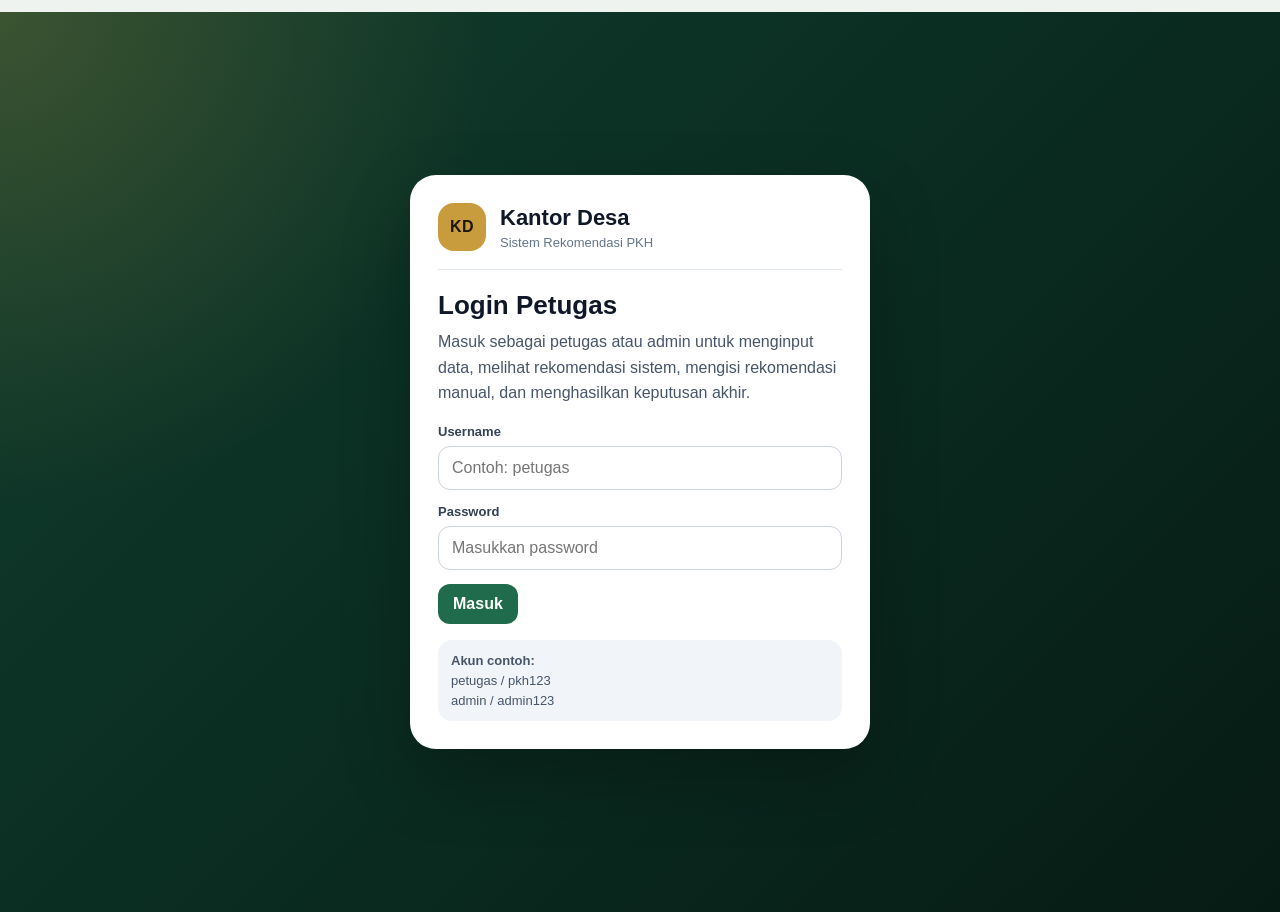
==== commit 2de8d164: "Update index.html" ====
--- a/index.html
+++ b/index.html
@@ -3,7 +3,7 @@
 <head>
   <meta charset="UTF-8" />
   <meta name="viewport" content="width=device-width, initial-scale=1.0" />
-  <title>Aplikasi PKH Forward Chaining</title>
+  <title>Aplikasi PKH Forward Chaining - Hasil Akhir</title>
   <link rel="stylesheet" href="style.css" />
 </head>
 <body>
@@ -19,7 +19,7 @@
 
       <form id="formLogin" class="login-form">
         <h2>Login Petugas</h2>
-        <p>Masuk sebagai petugas atau admin untuk menginput data dan memberikan rekomendasi manual.</p>
+        <p>Masuk sebagai petugas atau admin untuk menginput data, melihat rekomendasi sistem, mengisi rekomendasi manual, dan menghasilkan keputusan akhir.</p>
 
         <div class="form-group">
           <label>Username</label>
@@ -83,7 +83,7 @@
 
       <div class="sidebar-footer">
         <button id="btnExport" class="btn btn-export" disabled>Export CSV</button>
-        <p>Rekomendasi sistem dapat divalidasi manual oleh petugas desa.</p>
+        <p>Rekomendasi sistem divalidasi manual sampai keluar hasil akhir.</p>
       </div>
     </aside>
 
@@ -112,15 +112,15 @@
             <h3 id="totalData">0</h3>
           </article>
           <article class="summary-card green">
-            <p>Layak Diusulkan</p>
+            <p>Hasil Akhir Layak</p>
             <h3 id="totalLayak">0</h3>
           </article>
           <article class="summary-card yellow">
-            <p>Perlu Verifikasi</p>
+            <p>Menunggu Verifikasi</p>
             <h3 id="totalVerifikasi">0</h3>
           </article>
           <article class="summary-card red">
-            <p>Tidak Prioritas</p>
+            <p>Hasil Akhir Tidak Layak</p>
             <h3 id="totalTidak">0</h3>
           </article>
         </section>
@@ -141,7 +141,7 @@
               <ul>
                 <li>Metode: Forward Chaining</li>
                 <li>Basis: Sistem Pakar AI Simbolik</li>
-                <li>Output: Skor, Rekomendasi Sistem, dan Rekomendasi Manual</li>
+                <li>Output: Skor, Rekomendasi Sistem, Rekomendasi Manual, Keterangan, dan Hasil Akhir</li>
                 <li>Pengguna: Admin atau Petugas Desa</li>
               </ul>
             </div>
@@ -158,7 +158,7 @@
             </article>
             <article class="info-card">
               <h3>Output</h3>
-              <p>Sistem menampilkan skor, komponen PKH, status rekomendasi, dan rincian bobot.</p>
+              <p>Sistem menampilkan skor, komponen PKH, rekomendasi sistem, rekomendasi manual, keterangan petugas, hasil akhir, dan rincian bobot.</p>
             </article>
           </div>
 
@@ -184,8 +184,8 @@
               </div>
               <div class="step-card">
                 <span>4</span>
-                <h4>Rekomendasi</h4>
-                <p>Sistem menampilkan status layak, verifikasi, atau tidak prioritas.</p>
+                <h4>Hasil Akhir</h4>
+                <p>Petugas memberi rekomendasi manual dan keterangan, lalu sistem menampilkan hasil akhir.</p>
               </div>
             </div>
           </div>
@@ -280,19 +280,19 @@
               <div class="form-grid manual-grid">
                 <div class="form-group">
                   <label>Rekomendasi Manual</label>
-                  <select id="manualRecommendation">
-                    <option value="Ikuti Rekomendasi Sistem">Ikuti Rekomendasi Sistem</option>
-                    <option value="Layak Diusulkan">Layak Diusulkan</option>
-                    <option value="Perlu Verifikasi">Perlu Verifikasi</option>
-                    <option value="Tidak Prioritas">Tidak Prioritas</option>
+                  <select id="manualRecommendation" required>
+                    <option value="">Pilih rekomendasi manual</option>
+                    <option value="Layak">Layak</option>
+                    <option value="Tidak Layak">Tidak Layak</option>
+                    <option value="Perlu Verifikasi Lanjutan">Perlu Verifikasi Lanjutan</option>
                   </select>
                 </div>
                 <div class="form-group form-group-wide">
                   <label>Keterangan Petugas</label>
-                  <textarea id="manualNote" rows="3" placeholder="Contoh: Kondisi rumah sesuai, data penghasilan perlu dicek ulang, atau hasil lapangan berbeda dengan sistem."></textarea>
+                  <textarea id="manualNote" rows="3" required placeholder="Contoh: DTKS belum terdaftar, tetapi memiliki anak sekolah sehingga perlu pengecekan lapangan."></textarea>
                 </div>
               </div>
-              <p>Jika rekomendasi manual berbeda dari rekomendasi sistem, keterangan wajib diisi sebagai alasan keputusan petugas.</p>
+              <p>Rekomendasi manual dan keterangan wajib diisi agar sistem dapat memunculkan hasil akhir.</p>
             </div>
 
             <div id="previewBox" class="preview-box hidden">
@@ -316,12 +316,12 @@
               </div>
             </div>
             <div class="search-grid">
-              <input id="searchInput" type="text" placeholder="Cari nama, NIK, RT" />
+              <input id="searchInput" type="text" placeholder="Cari nama, NIK, RT, rekomendasi, atau hasil akhir" />
               <select id="filterStatus">
                 <option value="SEMUA">Semua Status</option>
-                <option value="Layak Diusulkan">Layak Diusulkan</option>
-                <option value="Perlu Verifikasi">Perlu Verifikasi</option>
-                <option value="Tidak Prioritas">Tidak Prioritas</option>
+                <option value="Layak">Layak / Layak Diusulkan</option>
+                <option value="Verifikasi">Perlu / Menunggu Verifikasi</option>
+                <option value="Tidak">Tidak Layak / Tidak Prioritas</option>
               </select>
             </div>
           </div>
@@ -338,7 +338,7 @@
             <div class="panel-header form-header">
               <div>
                 <h3>Hasil Rekomendasi</h3>
-                <p>Tabel data warga dan hasil proses forward chaining.</p>
+                <p>Tabel data warga, rekomendasi sistem, rekomendasi manual, keterangan, dan hasil akhir.</p>
               </div>
               <button data-page="input" class="btn btn-primary open-page">Tambah Data</button>
             </div>
@@ -355,6 +355,7 @@
                     <th>Rekomendasi Sistem</th>
                     <th>Rekomendasi Manual</th>
                     <th>Keterangan</th>
+                    <th>Hasil Akhir</th>
                     <th>Rincian Bobot</th>
                     <th>Aksi</th>
                   </tr>
@@ -404,6 +405,27 @@
               <div class="decision-card danger">
                 <h4>Tidak Prioritas</h4>
                 <p>Skor di bawah 50, tidak memiliki komponen PKH, atau ada indikator ekonomi kuat.</p>
+              </div>
+            </div>
+          </div>
+
+          <div class="panel mt-20">
+            <div class="panel-header">
+              <h3>Aturan Hasil Akhir</h3>
+              <p>Hasil akhir ditentukan dari rekomendasi manual petugas dan keterangan verifikasi.</p>
+            </div>
+            <div class="decision-grid">
+              <div class="decision-card success">
+                <h4>Manual Layak</h4>
+                <p>Hasil akhir menjadi Layak Diusulkan Setelah Verifikasi Manual.</p>
+              </div>
+              <div class="decision-card warning">
+                <h4>Manual Perlu Verifikasi Lanjutan</h4>
+                <p>Hasil akhir menjadi Menunggu Verifikasi Lanjutan.</p>
+              </div>
+              <div class="decision-card danger">
+                <h4>Manual Tidak Layak</h4>
+                <p>Hasil akhir menjadi Tidak Layak Diusulkan.</p>
               </div>
             </div>
           </div>
@@ -441,9 +463,9 @@
 
     const pageInfo = {
       dashboard: ["Dashboard", "Informasi aplikasi rekomendasi PKH"],
-      input: ["Input Data", "Masukkan data warga secara manual"],
+      input: ["Input Data", "Masukkan data warga dan validasi manual"],
       search: ["Cari Data", "Temukan data warga yang sudah diinput"],
-      result: ["Hasil Rekomendasi", "Lihat hasil perhitungan forward chaining"],
+      result: ["Hasil Rekomendasi", "Lihat rekomendasi sistem, manual, dan hasil akhir"],
       weight: ["Bobot Penilaian", "Daftar bobot setiap kriteria"],
       rule: ["Aturan Sistem", "Basis aturan forward chaining"]
     };
@@ -517,12 +539,36 @@
       return item.systemRecommendation || item.recommendation || "Tidak Prioritas";
     }
 
+    function normalizeManualRecommendation(value) {
+      if (!value || value === "Ikuti Rekomendasi Sistem") return "Belum Diisi";
+      if (value === "Layak Diusulkan") return "Layak";
+      if (value === "Tidak Prioritas") return "Tidak Layak";
+      if (value === "Perlu Verifikasi") return "Perlu Verifikasi Lanjutan";
+      return value;
+    }
+
     function getManualRecommendation(item) {
-      return item.manualRecommendation || getSystemRecommendation(item);
+      return normalizeManualRecommendation(item.manualRecommendation);
     }
 
     function getManualNote(item) {
       return item.manualNote && item.manualNote.trim() ? item.manualNote : "-";
+    }
+
+    function determineFinalResult(manualRecommendation, systemRecommendation) {
+      const manual = normalizeManualRecommendation(manualRecommendation);
+
+      if (manual === "Layak") return "Layak Diusulkan Setelah Verifikasi Manual";
+      if (manual === "Tidak Layak") return "Tidak Layak Diusulkan";
+      if (manual === "Perlu Verifikasi Lanjutan") return "Menunggu Verifikasi Lanjutan";
+
+      if (systemRecommendation === "Layak Diusulkan") return "Layak Diusulkan Berdasarkan Sistem";
+      if (systemRecommendation === "Perlu Verifikasi") return "Menunggu Verifikasi Lapangan";
+      return "Tidak Layak Diusulkan";
+    }
+
+    function getFinalResult(item) {
+      return item.finalResult || determineFinalResult(item.manualRecommendation, getSystemRecommendation(item));
     }
 
     function saveLocal() {
@@ -618,7 +664,8 @@
       el("balita").checked = data.balita;
       el("anakSekolah").checked = data.anakSekolah;
       el("disabilitas").checked = data.disabilitas;
-      el("manualRecommendation").value = data.manualRecommendation || "Ikuti Rekomendasi Sistem";
+      const manualValue = normalizeManualRecommendation(data.manualRecommendation);
+      el("manualRecommendation").value = manualValue === "Belum Diisi" ? "" : manualValue;
       el("manualNote").value = data.manualNote || "";
     }
 
@@ -701,9 +748,8 @@
       }
 
       const systemRecommendation = recommendation;
-      const manualRecommendation = data.manualRecommendation === "Ikuti Rekomendasi Sistem"
-        ? systemRecommendation
-        : data.manualRecommendation;
+      const manualRecommendation = data.manualRecommendation;
+      const finalResult = determineFinalResult(manualRecommendation, systemRecommendation);
 
       return {
         ...data,
@@ -713,14 +759,17 @@
         recommendation: systemRecommendation,
         manualRecommendation,
         manualNote: data.manualNote || "-",
+        finalResult,
         officer: loggedInUser ? `${loggedInUser.role} (${loggedInUser.username})` : "Petugas",
         details: details.join("; ")
       };
     }
 
     function statusClass(status) {
-      if (status === "Layak Diusulkan") return "status success";
-      if (status === "Perlu Verifikasi") return "status warning";
+      const text = String(status || "");
+      if (text.includes("Tidak")) return "status danger";
+      if (text.includes("Verifikasi")) return "status warning";
+      if (text.includes("Layak")) return "status success";
       return "status danger";
     }
 
@@ -747,9 +796,9 @@
 
     function renderSummary() {
       el("totalData").textContent = results.length;
-      el("totalLayak").textContent = results.filter(item => getSystemRecommendation(item) === "Layak Diusulkan").length;
-      el("totalVerifikasi").textContent = results.filter(item => getSystemRecommendation(item) === "Perlu Verifikasi").length;
-      el("totalTidak").textContent = results.filter(item => getSystemRecommendation(item) === "Tidak Prioritas").length;
+      el("totalLayak").textContent = results.filter(item => getFinalResult(item).includes("Layak") && !getFinalResult(item).includes("Tidak")).length;
+      el("totalVerifikasi").textContent = results.filter(item => getFinalResult(item).includes("Verifikasi")).length;
+      el("totalTidak").textContent = results.filter(item => getFinalResult(item).includes("Tidak")).length;
       el("btnExport").disabled = results.length === 0;
     }
 
@@ -760,6 +809,7 @@
         <p>Rekomendasi sistem: <strong>${getSystemRecommendation(item)}</strong>.</p>
         <p>Rekomendasi manual: <strong>${getManualRecommendation(item)}</strong>.</p>
         <p>Keterangan petugas: ${getManualNote(item)}.</p>
+        <p>Hasil akhir: <strong>${getFinalResult(item)}</strong>.</p>
         <p>Komponen: ${item.components}.</p>
         <p>Rincian: ${item.details}.</p>
       `;
@@ -776,9 +826,11 @@
           item.rt,
           getSystemRecommendation(item),
           getManualRecommendation(item),
-          getManualNote(item)
+          getManualNote(item),
+          getFinalResult(item)
         ].join(" ").toLowerCase().includes(query);
-        const matchStatus = filter === "SEMUA" || getSystemRecommendation(item) === filter || getManualRecommendation(item) === filter;
+        const statusText = [getSystemRecommendation(item), getManualRecommendation(item), getFinalResult(item)].join(" ");
+        const matchStatus = filter === "SEMUA" || statusText.includes(filter);
         return matchQuery && matchStatus;
       });
     }
@@ -795,13 +847,15 @@
                 <p>NIK: ${item.nik}</p>
                 <p>RT: ${item.rt} | Umur: ${item.umur} tahun</p>
               </div>
-              <span class="${statusClass(getSystemRecommendation(item))}">${getSystemRecommendation(item)}</span>
+              <span class="${statusClass(getFinalResult(item))}">${getFinalResult(item)}</span>
             </div>
             <div class="search-card-body">
               <p><strong>Skor:</strong> ${item.score}</p>
               <p><strong>Komponen:</strong> ${item.components}</p>
+              <p><strong>Rekomendasi Sistem:</strong> <span class="${statusClass(getSystemRecommendation(item))}">${getSystemRecommendation(item)}</span></p>
               <p><strong>Rekomendasi Manual:</strong> <span class="${statusClass(getManualRecommendation(item))}">${getManualRecommendation(item)}</span></p>
               <p><strong>Keterangan:</strong> ${getManualNote(item)}</p>
+              <p><strong>Hasil Akhir:</strong> <span class="${statusClass(getFinalResult(item))}">${getFinalResult(item)}</span></p>
               <p><strong>Rincian:</strong> ${item.details}</p>
             </div>
             <div class="card-actions">
@@ -836,6 +890,7 @@
           <td><span class="${statusClass(getSystemRecommendation(item))}">${getSystemRecommendation(item)}</span></td>
           <td><span class="${statusClass(getManualRecommendation(item))}">${getManualRecommendation(item)}</span></td>
           <td>${getManualNote(item)}<small>${item.officer || "Petugas"}</small></td>
+          <td><span class="${statusClass(getFinalResult(item))}">${getFinalResult(item)}</span></td>
           <td>${item.details}</td>
           <td>
             <div class="table-actions">
@@ -844,7 +899,7 @@
             </div>
           </td>
         </tr>
-      `).join("") || `<tr><td colspan="11" class="empty-table">Belum ada data. Silakan input data warga.</td></tr>`;
+      `).join("") || `<tr><td colspan="12" class="empty-table">Belum ada data. Silakan input data warga.</td></tr>`;
     }
 
     function renderAll() {
@@ -862,14 +917,17 @@
         return;
       }
 
+      if (!data.manualRecommendation) {
+        alert("Rekomendasi manual wajib dipilih oleh petugas.");
+        return;
+      }
+
+      if (!data.manualNote) {
+        alert("Keterangan petugas wajib diisi agar hasil akhir dapat ditentukan.");
+        return;
+      }
+
       const result = infer(data);
-
-      if (data.manualRecommendation !== "Ikuti Rekomendasi Sistem" &&
-          data.manualRecommendation !== result.systemRecommendation &&
-          !data.manualNote) {
-        alert("Keterangan petugas wajib diisi jika rekomendasi manual berbeda dari rekomendasi sistem.");
-        return;
-      }
 
       if (editIndex === null) {
         results.push(result);
@@ -901,7 +959,7 @@
     }
 
     function exportCsv() {
-      const headers = ["No", "Nama", "NIK", "RT", "Umur", "Penghasilan", "Tanggungan", "Kondisi Rumah", "Aset Produktif", "Kendaraan", "DTKS", "Komponen", "Skor", "Rekomendasi Sistem", "Rekomendasi Manual", "Keterangan Petugas", "Petugas", "Rincian Bobot"];
+      const headers = ["No", "Nama", "NIK", "RT", "Umur", "Penghasilan", "Tanggungan", "Kondisi Rumah", "Aset Produktif", "Kendaraan", "DTKS", "Komponen", "Skor", "Rekomendasi Sistem", "Rekomendasi Manual", "Keterangan Petugas", "Hasil Akhir", "Petugas", "Rincian Bobot"];
       const incomeLabels = {
         kurang_800: "Kurang dari Rp800.000",
         "800_1000": "Rp800.000 sampai Rp1.000.000",
@@ -925,6 +983,7 @@
         getSystemRecommendation(item),
         getManualRecommendation(item),
         getManualNote(item),
+        getFinalResult(item),
         item.officer || "Petugas",
         item.details
       ]);
@@ -937,7 +996,7 @@
       const url = URL.createObjectURL(blob);
       const a = document.createElement("a");
       a.href = url;
-      a.download = "hasil_rekomendasi_pkh_manual.csv";
+      a.download = "hasil_rekomendasi_pkh_hasil_akhir.csv";
       a.click();
       URL.revokeObjectURL(url);
     }
--- a/style.css
+++ b/style.css
@@ -28,6 +28,102 @@
   --radius: 18px;
 }
 
+
+.login-page {
+  min-height: 100vh;
+  display: grid;
+  place-items: center;
+  padding: 24px;
+  background:
+    radial-gradient(circle at top left, rgba(200, 155, 60, 0.24), transparent 32%),
+    linear-gradient(135deg, var(--green-900), #061b14);
+}
+
+.login-card {
+  width: min(100%, 460px);
+  background: var(--white);
+  border-radius: 26px;
+  padding: 28px;
+  box-shadow: 0 28px 70px rgba(0, 0, 0, 0.24);
+}
+
+.login-brand {
+  display: flex;
+  align-items: center;
+  gap: 14px;
+  padding-bottom: 18px;
+  border-bottom: 1px solid var(--slate-200);
+  margin-bottom: 20px;
+}
+
+.login-brand h1 {
+  margin: 0;
+  font-size: 22px;
+}
+
+.login-brand p {
+  margin: 4px 0 0;
+  color: var(--slate-500);
+  font-size: 13px;
+}
+
+.login-form h2 {
+  margin: 0;
+  font-size: 26px;
+}
+
+.login-form > p {
+  margin: 8px 0 18px;
+  color: var(--slate-600);
+  line-height: 1.6;
+}
+
+.login-form .form-group {
+  margin-bottom: 14px;
+}
+
+.login-error {
+  margin: 0 0 14px;
+  padding: 10px 12px;
+  border-radius: 12px;
+  color: var(--danger);
+  background: var(--danger-light);
+  font-weight: 700;
+}
+
+.login-help {
+  margin-top: 16px;
+  padding: 13px;
+  border-radius: 14px;
+  background: var(--slate-100);
+  color: var(--slate-600);
+  display: grid;
+  gap: 5px;
+  font-size: 13px;
+}
+
+.topbar-actions {
+  display: flex;
+  align-items: center;
+  gap: 10px;
+}
+
+.user-badge {
+  padding: 9px 13px;
+  border-radius: 999px;
+  background: var(--gold-100);
+  color: #6b4a08;
+  font-size: 13px;
+  font-weight: 800;
+  border: 1px solid #efd589;
+}
+
+.btn-logout {
+  min-height: 36px;
+  padding: 8px 12px;
+}
+
+
 body {
   margin: 0;
   min-height: 100vh;
@@ -38,7 +134,8 @@
 
 button,
 input,
-select {
+select,
+textarea {
   font: inherit;
 }
 
@@ -463,6 +560,7 @@
 
 .form-group input,
 .form-group select,
+.form-group textarea,
 .search-grid input,
 .search-grid select {
   width: 100%;
@@ -477,6 +575,7 @@
 
 .form-group input:focus,
 .form-group select:focus,
+.form-group textarea:focus,
 .search-grid input:focus,
 .search-grid select:focus {
   border-color: var(--green-700);
@@ -565,7 +664,103 @@
   gap: 12px;
 }
 
-.search-card-body {
+.search-card-
+.login-page {
+  min-height: 100vh;
+  display: grid;
+  place-items: center;
+  padding: 24px;
+  background:
+    radial-gradient(circle at top left, rgba(200, 155, 60, 0.24), transparent 32%),
+    linear-gradient(135deg, var(--green-900), #061b14);
+}
+
+.login-card {
+  width: min(100%, 460px);
+  background: var(--white);
+  border-radius: 26px;
+  padding: 28px;
+  box-shadow: 0 28px 70px rgba(0, 0, 0, 0.24);
+}
+
+.login-brand {
+  display: flex;
+  align-items: center;
+  gap: 14px;
+  padding-bottom: 18px;
+  border-bottom: 1px solid var(--slate-200);
+  margin-bottom: 20px;
+}
+
+.login-brand h1 {
+  margin: 0;
+  font-size: 22px;
+}
+
+.login-brand p {
+  margin: 4px 0 0;
+  color: var(--slate-500);
+  font-size: 13px;
+}
+
+.login-form h2 {
+  margin: 0;
+  font-size: 26px;
+}
+
+.login-form > p {
+  margin: 8px 0 18px;
+  color: var(--slate-600);
+  line-height: 1.6;
+}
+
+.login-form .form-group {
+  margin-bottom: 14px;
+}
+
+.login-error {
+  margin: 0 0 14px;
+  padding: 10px 12px;
+  border-radius: 12px;
+  color: var(--danger);
+  background: var(--danger-light);
+  font-weight: 700;
+}
+
+.login-help {
+  margin-top: 16px;
+  padding: 13px;
+  border-radius: 14px;
+  background: var(--slate-100);
+  color: var(--slate-600);
+  display: grid;
+  gap: 5px;
+  font-size: 13px;
+}
+
+.topbar-actions {
+  display: flex;
+  align-items: center;
+  gap: 10px;
+}
+
+.user-badge {
+  padding: 9px 13px;
+  border-radius: 999px;
+  background: var(--gold-100);
+  color: #6b4a08;
+  font-size: 13px;
+  font-weight: 800;
+  border: 1px solid #efd589;
+}
+
+.btn-logout {
+  min-height: 36px;
+  padding: 8px 12px;
+}
+
+
+body {
   margin-top: 12px;
 }
 
@@ -584,7 +779,7 @@
 
 table {
   width: 100%;
-  min-width: 1050px;
+  min-width: 1250px;
   border-collapse: collapse;
   background: var(--white);
 }
@@ -863,12 +1058,44 @@
     flex-direction: column;
   }
 }
-#page-login {
-  display: flex;
-  justify-content: center;
-  align-items: center;
-  height: 100vh;
-}
-#page-login form {
-  width: 300px;
-}
+
+
+.form-group textarea {
+  min-height: 94px;
+  padding: 12px 13px;
+  resize: vertical;
+  line-height: 1.5;
+}
+
+.manual-box {
+  background: #f7fafc;
+  border-color: var(--slate-200);
+}
+
+.manual-info {
+  margin: 0 0 14px !important;
+  color: var(--slate-600) !important;
+}
+
+.manual-grid {
+  grid-template-columns: 1fr 2fr;
+}
+
+.form-group-wide {
+  grid-column: span 1;
+}
+
+@media (max-width: 768px) {
+  .topbar-actions {
+    gap: 8px;
+  }
+
+  .user-badge,
+  .btn-logout {
+    display: none;
+  }
+
+  .manual-grid {
+    grid-template-columns: 1fr;
+  }
+}
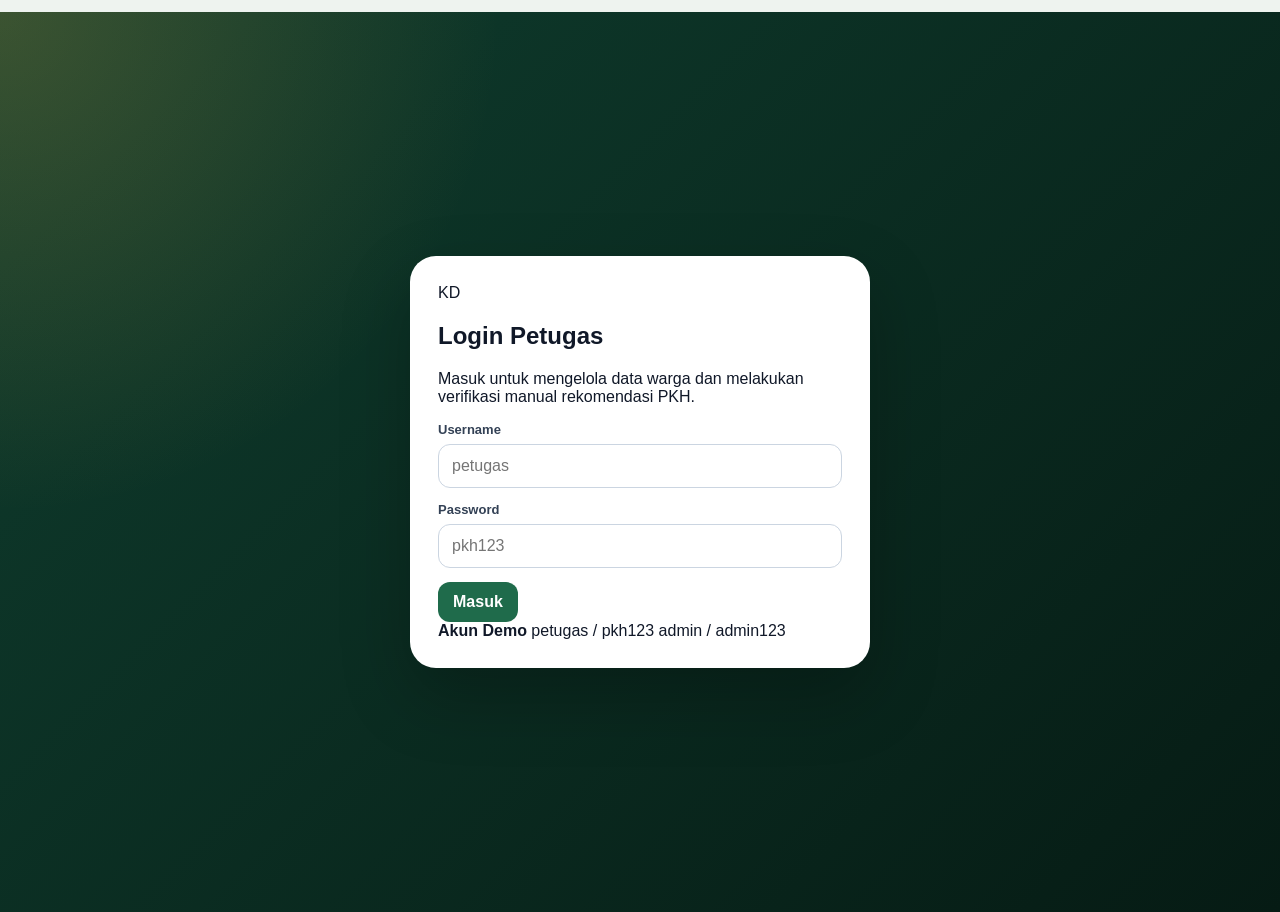
==== commit 2de665f1: "Update index.html" ====
--- a/index.html
+++ b/index.html
@@ -3,44 +3,33 @@
 <head>
   <meta charset="UTF-8" />
   <meta name="viewport" content="width=device-width, initial-scale=1.0" />
-  <title>Aplikasi PKH Forward Chaining - Hasil Akhir</title>
+  <title>Aplikasi PKH Forward Chaining</title>
   <link rel="stylesheet" href="style.css" />
 </head>
 <body>
   <section id="loginPage" class="login-page">
     <div class="login-card">
-      <div class="login-brand">
-        <div class="brand-logo">KD</div>
-        <div>
-          <h1>Kantor Desa</h1>
-          <p>Sistem Rekomendasi PKH</p>
-        </div>
-      </div>
-
-      <form id="formLogin" class="login-form">
-        <h2>Login Petugas</h2>
-        <p>Masuk sebagai petugas atau admin untuk menginput data, melihat rekomendasi sistem, mengisi rekomendasi manual, dan menghasilkan keputusan akhir.</p>
-
+      <div class="login-logo">KD</div>
+      <h1>Login Petugas</h1>
+      <p>Masuk untuk mengelola data warga dan melakukan verifikasi manual rekomendasi PKH.</p>
+
+      <form id="loginForm" class="login-form">
         <div class="form-group">
           <label>Username</label>
-          <input id="loginUsername" type="text" placeholder="Contoh: petugas" required />
-        </div>
-
+          <input id="username" type="text" placeholder="petugas" required />
+        </div>
         <div class="form-group">
           <label>Password</label>
-          <input id="loginPassword" type="password" placeholder="Masukkan password" required />
-        </div>
-
-        <p id="loginError" class="login-error hidden"></p>
-
-        <button type="submit" class="btn btn-primary">Masuk</button>
-
-        <div class="login-help">
-          <strong>Akun contoh:</strong>
-          <span>petugas / pkh123</span>
-          <span>admin / admin123</span>
-        </div>
+          <input id="password" type="password" placeholder="pkh123" required />
+        </div>
+        <button type="submit" class="btn btn-primary full-width">Masuk</button>
       </form>
+
+      <div class="login-info">
+        <strong>Akun Demo</strong>
+        <span>petugas / pkh123</span>
+        <span>admin / admin123</span>
+      </div>
     </div>
   </section>
 
@@ -83,7 +72,7 @@
 
       <div class="sidebar-footer">
         <button id="btnExport" class="btn btn-export" disabled>Export CSV</button>
-        <p>Rekomendasi sistem divalidasi manual sampai keluar hasil akhir.</p>
+        <p>Rekomendasi sistem berasal dari forward chaining. Hasil akhir ditentukan setelah verifikasi manual petugas.</p>
       </div>
     </aside>
 
@@ -99,8 +88,7 @@
           </div>
         </div>
         <div class="topbar-actions">
-          <div class="topbar-badge">Desa Digital</div>
-          <div id="loggedUser" class="user-badge">Petugas</div>
+          <div id="userBadge" class="topbar-badge">Petugas</div>
           <button id="btnLogout" class="btn btn-muted btn-logout">Logout</button>
         </div>
       </header>
@@ -112,16 +100,16 @@
             <h3 id="totalData">0</h3>
           </article>
           <article class="summary-card green">
-            <p>Hasil Akhir Layak</p>
+            <p>Layak Sistem</p>
             <h3 id="totalLayak">0</h3>
           </article>
           <article class="summary-card yellow">
-            <p>Menunggu Verifikasi</p>
+            <p>Perlu Verifikasi</p>
             <h3 id="totalVerifikasi">0</h3>
           </article>
           <article class="summary-card red">
-            <p>Hasil Akhir Tidak Layak</p>
-            <h3 id="totalTidak">0</h3>
+            <p>Belum Manual</p>
+            <h3 id="totalBelumManual">0</h3>
           </article>
         </section>
 
@@ -130,62 +118,64 @@
             <div class="hero-content">
               <p class="section-label">Aplikasi Pelayanan Sosial Desa</p>
               <h2>Rekomendasi Kelayakan Awal Penerima PKH</h2>
-              <p>Aplikasi ini membantu petugas desa memasukkan data warga, menghitung bobot prioritas, menjalankan metode forward chaining, dan menghasilkan rekomendasi awal calon penerima Program Keluarga Harapan.</p>
+              <p>Aplikasi ini membantu petugas desa memasukkan data warga, menjalankan metode forward chaining, menampilkan rekomendasi sistem, lalu menyediakan verifikasi manual petugas dengan keterangan dan hasil akhir.</p>
               <div class="hero-actions">
                 <button data-page="input" class="btn btn-primary open-page">Mulai Input Data</button>
-                <button data-page="weight" class="btn btn-secondary open-page">Lihat Bobot</button>
+                <button data-page="result" class="btn btn-secondary open-page">Lihat Hasil</button>
               </div>
             </div>
             <div class="hero-panel">
-              <h3>Informasi Sistem</h3>
+              <h3>Alur Sesuai Arahan</h3>
               <ul>
-                <li>Metode: Forward Chaining</li>
-                <li>Basis: Sistem Pakar AI Simbolik</li>
-                <li>Output: Skor, Rekomendasi Sistem, Rekomendasi Manual, Keterangan, dan Hasil Akhir</li>
-                <li>Pengguna: Admin atau Petugas Desa</li>
+                <li>Petugas login terlebih dahulu</li>
+                <li>Input data warga</li>
+                <li>Sistem menampilkan rekomendasi sistem</li>
+                <li>Petugas klik Verifikasi Manual/Edit</li>
+                <li>Petugas mengisi manual dan keterangan</li>
+                <li>Sistem menampilkan hasil akhir</li>
               </ul>
             </div>
           </div>
 
           <div class="info-grid">
             <article class="info-card">
-              <h3>Tujuan Aplikasi</h3>
-              <p>Membantu skrining awal calon penerima PKH secara lebih rapi, cepat, dan terarah.</p>
+              <h3>Rekomendasi Sistem</h3>
+              <p>Hasil otomatis dari forward chaining berdasarkan input data warga, skor, DTKS, dan komponen PKH.</p>
             </article>
             <article class="info-card">
-              <h3>Metode</h3>
-              <p>Forward chaining mencocokkan fakta warga dengan aturan sampai sistem menemukan rekomendasi.</p>
+              <h3>Rekomendasi Manual</h3>
+              <p>Diisi setelah hasil sistem muncul. Petugas memilih Layak, Tidak Layak, atau Perlu Verifikasi Lanjutan.</p>
             </article>
             <article class="info-card">
-              <h3>Output</h3>
-              <p>Sistem menampilkan skor, komponen PKH, rekomendasi sistem, rekomendasi manual, keterangan petugas, hasil akhir, dan rincian bobot.</p>
+              <h3>Hasil Akhir</h3>
+              <p>Keputusan akhir yang muncul dari gabungan hasil sistem, rekomendasi manual, dan keterangan petugas.</p>
             </article>
           </div>
 
-          <div class="panel">
+          <div class="panel mt-20">
             <div class="panel-header">
               <h3>Alur Penggunaan</h3>
             </div>
             <div class="step-grid">
               <div class="step-card">
                 <span>1</span>
+                <h4>Login Petugas</h4>
+                <p>Petugas masuk menggunakan akun yang tersedia.</p>
+              </div>
+              <div class="step-card">
+                <span>2</span>
                 <h4>Input Data</h4>
                 <p>Petugas mengisi identitas dan kondisi sosial ekonomi warga.</p>
               </div>
               <div class="step-card">
-                <span>2</span>
-                <h4>Proses Aturan</h4>
-                <p>Sistem membaca fakta dan menjalankan aturan forward chaining.</p>
-              </div>
-              <div class="step-card">
                 <span>3</span>
-                <h4>Hitung Bobot</h4>
-                <p>Setiap kriteria mendapat skor sesuai tingkat prioritas.</p>
+                <h4>Rekomendasi Sistem</h4>
+                <p>Forward chaining menghitung skor dan status sistem.</p>
               </div>
               <div class="step-card">
                 <span>4</span>
-                <h4>Hasil Akhir</h4>
-                <p>Petugas memberi rekomendasi manual dan keterangan, lalu sistem menampilkan hasil akhir.</p>
+                <h4>Verifikasi Manual</h4>
+                <p>Petugas mengisi keputusan manual dan keterangan.</p>
               </div>
             </div>
           </div>
@@ -196,7 +186,7 @@
             <div class="panel-header form-header">
               <div>
                 <h3>Input Data Warga</h3>
-                <p>Isi data warga. Sistem akan menghitung bobot secara otomatis.</p>
+                <p>Isi data warga terlebih dahulu. Setelah disimpan, sistem akan menampilkan rekomendasi sistem. Rekomendasi manual diisi setelah itu melalui tombol Verifikasi Manual/Edit.</p>
               </div>
               <button id="btnResetForm" type="button" class="btn btn-muted">Reset Form</button>
             </div>
@@ -274,34 +264,13 @@
               <p>Komponen lansia dihitung otomatis jika umur minimal 60 tahun.</p>
             </div>
 
-            <div class="component-box manual-box">
-              <h4>Rekomendasi Manual Petugas</h4>
-              <p class="manual-info">Bagian ini diisi oleh petugas sebagai validasi lapangan setelah sistem memberikan rekomendasi otomatis.</p>
-              <div class="form-grid manual-grid">
-                <div class="form-group">
-                  <label>Rekomendasi Manual</label>
-                  <select id="manualRecommendation" required>
-                    <option value="">Pilih rekomendasi manual</option>
-                    <option value="Layak">Layak</option>
-                    <option value="Tidak Layak">Tidak Layak</option>
-                    <option value="Perlu Verifikasi Lanjutan">Perlu Verifikasi Lanjutan</option>
-                  </select>
-                </div>
-                <div class="form-group form-group-wide">
-                  <label>Keterangan Petugas</label>
-                  <textarea id="manualNote" rows="3" required placeholder="Contoh: DTKS belum terdaftar, tetapi memiliki anak sekolah sehingga perlu pengecekan lapangan."></textarea>
-                </div>
-              </div>
-              <p>Rekomendasi manual dan keterangan wajib diisi agar sistem dapat memunculkan hasil akhir.</p>
-            </div>
-
             <div id="previewBox" class="preview-box hidden">
-              <h4>Preview Hasil Input Terakhir</h4>
+              <h4>Rekomendasi Sistem Berhasil Muncul</h4>
               <div id="previewContent"></div>
             </div>
 
             <div class="form-actions">
-              <button type="submit" class="btn btn-primary">Simpan Data</button>
+              <button type="submit" class="btn btn-primary">Simpan Data & Lihat Rekomendasi Sistem</button>
               <button type="button" data-page="result" class="btn btn-dark open-page">Lihat Hasil</button>
             </div>
           </form>
@@ -312,16 +281,16 @@
             <div class="panel-header">
               <div>
                 <h3>Cari Data Warga</h3>
-                <p>Cari berdasarkan nama, NIK, RT, atau status rekomendasi.</p>
+                <p>Cari berdasarkan nama, NIK, RT, rekomendasi sistem, manual, atau hasil akhir.</p>
               </div>
             </div>
             <div class="search-grid">
-              <input id="searchInput" type="text" placeholder="Cari nama, NIK, RT, rekomendasi, atau hasil akhir" />
+              <input id="searchInput" type="text" placeholder="Cari nama, NIK, RT" />
               <select id="filterStatus">
-                <option value="SEMUA">Semua Status</option>
-                <option value="Layak">Layak / Layak Diusulkan</option>
-                <option value="Verifikasi">Perlu / Menunggu Verifikasi</option>
-                <option value="Tidak">Tidak Layak / Tidak Prioritas</option>
+                <option value="SEMUA">Semua Status Sistem</option>
+                <option value="Layak Diusulkan">Layak Diusulkan</option>
+                <option value="Perlu Verifikasi">Perlu Verifikasi</option>
+                <option value="Tidak Prioritas">Tidak Prioritas</option>
               </select>
             </div>
           </div>
@@ -338,7 +307,7 @@
             <div class="panel-header form-header">
               <div>
                 <h3>Hasil Rekomendasi</h3>
-                <p>Tabel data warga, rekomendasi sistem, rekomendasi manual, keterangan, dan hasil akhir.</p>
+                <p>Setelah rekomendasi sistem muncul, klik Verifikasi Manual/Edit untuk mengisi rekomendasi manual dan keterangan.</p>
               </div>
               <button data-page="input" class="btn btn-primary open-page">Tambah Data</button>
             </div>
@@ -354,7 +323,7 @@
                     <th>Komponen</th>
                     <th>Rekomendasi Sistem</th>
                     <th>Rekomendasi Manual</th>
-                    <th>Keterangan</th>
+                    <th>Keterangan Petugas</th>
                     <th>Hasil Akhir</th>
                     <th>Rincian Bobot</th>
                     <th>Aksi</th>
@@ -383,7 +352,7 @@
             <div class="panel-header">
               <div>
                 <h3>Aturan Forward Chaining</h3>
-                <p>Sistem membaca fakta, menambahkan bobot, lalu menentukan rekomendasi.</p>
+                <p>Sistem membaca fakta, menambahkan bobot, lalu menentukan rekomendasi sistem.</p>
               </div>
             </div>
             <div id="ruleBox" class="rule-grid"></div>
@@ -391,7 +360,7 @@
 
           <div class="panel mt-20">
             <div class="panel-header">
-              <h3>Aturan Keputusan</h3>
+              <h3>Aturan Keputusan Sistem</h3>
             </div>
             <div class="decision-grid">
               <div class="decision-card success">
@@ -411,13 +380,12 @@
 
           <div class="panel mt-20">
             <div class="panel-header">
-              <h3>Aturan Hasil Akhir</h3>
-              <p>Hasil akhir ditentukan dari rekomendasi manual petugas dan keterangan verifikasi.</p>
+              <h3>Aturan Hasil Akhir Manual</h3>
             </div>
             <div class="decision-grid">
               <div class="decision-card success">
                 <h4>Manual Layak</h4>
-                <p>Hasil akhir menjadi Layak Diusulkan Setelah Verifikasi Manual.</p>
+                <p>Hasil akhir menjadi Layak Diusulkan atau Layak Diusulkan Setelah Verifikasi Manual.</p>
               </div>
               <div class="decision-card warning">
                 <h4>Manual Perlu Verifikasi Lanjutan</h4>
@@ -431,6 +399,40 @@
           </div>
         </section>
       </main>
+    </div>
+  </div>
+
+  <div id="manualModal" class="modal hidden" role="dialog" aria-modal="true">
+    <div class="modal-card">
+      <div class="modal-header">
+        <div>
+          <h3>Verifikasi Manual Petugas</h3>
+          <p>Isi bagian ini setelah rekomendasi sistem muncul.</p>
+        </div>
+        <button id="btnCloseModal" class="modal-close" type="button" aria-label="Tutup">×</button>
+      </div>
+
+      <div id="manualSystemInfo" class="manual-system-info"></div>
+
+      <form id="manualForm" class="manual-form">
+        <div class="form-group">
+          <label>Rekomendasi Manual</label>
+          <select id="manualRecommendation" required>
+            <option value="">Pilih rekomendasi manual</option>
+            <option value="Layak">Layak</option>
+            <option value="Tidak Layak">Tidak Layak</option>
+            <option value="Perlu Verifikasi Lanjutan">Perlu Verifikasi Lanjutan</option>
+          </select>
+        </div>
+        <div class="form-group">
+          <label>Keterangan Petugas</label>
+          <textarea id="officerNote" rows="5" placeholder="Contoh: DTKS belum terdaftar, tetapi memiliki anak sekolah dan perlu pengecekan lapangan." required></textarea>
+        </div>
+        <div class="modal-actions">
+          <button type="button" id="btnCancelManual" class="btn btn-muted">Batal</button>
+          <button type="submit" class="btn btn-primary">Simpan Verifikasi Manual</button>
+        </div>
+      </form>
     </div>
   </div>
 
@@ -453,126 +455,49 @@
       "IF penghasilan Rp800.000 sampai Rp1.000.000 THEN bobot ekonomi rentan +20",
       "IF rumah tidak layak THEN bobot kondisi hunian +20",
       "IF tanggungan keluarga minimal 4 orang THEN bobot beban keluarga +15",
+      "IF tanggungan keluarga 3 orang THEN bobot beban keluarga +10",
       "IF tidak memiliki aset produktif THEN bobot kepemilikan aset +15",
       "IF tidak memiliki kendaraan atau hanya sepeda THEN bobot akses kendaraan +10",
       "IF terdaftar DTKS THEN bobot validasi data +10",
       "IF memiliki komponen PKH THEN bobot komponen bantuan +20",
       "IF mobil AND rumah layak AND penghasilan tinggi THEN bobot ekonomi kuat -30",
-      "IF skor >= 70 AND DTKS terdaftar AND komponen PKH ada THEN layak diusulkan"
+      "IF skor >= 70 AND DTKS terdaftar AND komponen PKH ada THEN rekomendasi sistem layak diusulkan",
+      "IF rekomendasi manual diisi THEN sistem menampilkan hasil akhir"
     ];
 
     const pageInfo = {
       dashboard: ["Dashboard", "Informasi aplikasi rekomendasi PKH"],
-      input: ["Input Data", "Masukkan data warga dan validasi manual"],
+      input: ["Input Data", "Masukkan data warga terlebih dahulu"],
       search: ["Cari Data", "Temukan data warga yang sudah diinput"],
-      result: ["Hasil Rekomendasi", "Lihat rekomendasi sistem, manual, dan hasil akhir"],
+      result: ["Hasil Rekomendasi", "Lihat rekomendasi sistem dan verifikasi manual"],
       weight: ["Bobot Penilaian", "Daftar bobot setiap kriteria"],
-      rule: ["Aturan Sistem", "Basis aturan forward chaining"]
+      rule: ["Aturan Sistem", "Basis aturan forward chaining dan hasil akhir"]
     };
 
-    const accounts = [
-      { username: "petugas", password: "pkh123", role: "Petugas Desa" },
-      { username: "admin", password: "admin123", role: "Admin Desa" }
-    ];
-
-    let loggedInUser = JSON.parse(sessionStorage.getItem("pkhLoginUser")) || null;
-    let results = JSON.parse(localStorage.getItem("pkhResults")) || [];
+    const accounts = {
+      petugas: "pkh123",
+      admin: "admin123"
+    };
+
+    let results = JSON.parse(localStorage.getItem("pkhResultsStepManual")) || [];
     let editIndex = null;
+    let manualIndex = null;
     let currentPage = "dashboard";
+    let currentUser = localStorage.getItem("pkhCurrentUser") || "";
 
     const el = id => document.getElementById(id);
 
-    function showLogin() {
-      el("loginPage").classList.remove("hidden");
-      el("appShell").classList.add("hidden");
-      el("loginPassword").value = "";
-    }
-
-    function showApp() {
-      el("loginPage").classList.add("hidden");
-      el("appShell").classList.remove("hidden");
-      el("loggedUser").textContent = `${loggedInUser.role} (${loggedInUser.username})`;
-      showPage(currentPage || "dashboard");
-    }
-
-    function initAuth() {
-      if (loggedInUser) {
-        showApp();
-      } else {
-        showLogin();
-      }
-    }
-
-    function loginPetugas(event) {
-      event.preventDefault();
-
-      const username = el("loginUsername").value.trim();
-      const password = el("loginPassword").value.trim();
-      const found = accounts.find(account => account.username === username && account.password === password);
-
-      if (!found) {
-        el("loginError").textContent = "Username atau password salah.";
-        el("loginError").classList.remove("hidden");
-        return;
-      }
-
-      loggedInUser = {
-        username: found.username,
-        role: found.role,
-        loginAt: new Date().toISOString()
-      };
-
-      sessionStorage.setItem("pkhLoginUser", JSON.stringify(loggedInUser));
-      el("loginError").classList.add("hidden");
-      showApp();
-    }
-
-    function logoutPetugas() {
-      if (!confirm("Keluar dari aplikasi?")) return;
-      sessionStorage.removeItem("pkhLoginUser");
-      loggedInUser = null;
-      resetForm();
-      showLogin();
-    }
-
-    function getSystemRecommendation(item) {
-      return item.systemRecommendation || item.recommendation || "Tidak Prioritas";
-    }
-
-    function normalizeManualRecommendation(value) {
-      if (!value || value === "Ikuti Rekomendasi Sistem") return "Belum Diisi";
-      if (value === "Layak Diusulkan") return "Layak";
-      if (value === "Tidak Prioritas") return "Tidak Layak";
-      if (value === "Perlu Verifikasi") return "Perlu Verifikasi Lanjutan";
-      return value;
-    }
-
-    function getManualRecommendation(item) {
-      return normalizeManualRecommendation(item.manualRecommendation);
-    }
-
-    function getManualNote(item) {
-      return item.manualNote && item.manualNote.trim() ? item.manualNote : "-";
-    }
-
-    function determineFinalResult(manualRecommendation, systemRecommendation) {
-      const manual = normalizeManualRecommendation(manualRecommendation);
-
-      if (manual === "Layak") return "Layak Diusulkan Setelah Verifikasi Manual";
-      if (manual === "Tidak Layak") return "Tidak Layak Diusulkan";
-      if (manual === "Perlu Verifikasi Lanjutan") return "Menunggu Verifikasi Lanjutan";
-
-      if (systemRecommendation === "Layak Diusulkan") return "Layak Diusulkan Berdasarkan Sistem";
-      if (systemRecommendation === "Perlu Verifikasi") return "Menunggu Verifikasi Lapangan";
-      return "Tidak Layak Diusulkan";
-    }
-
-    function getFinalResult(item) {
-      return item.finalResult || determineFinalResult(item.manualRecommendation, getSystemRecommendation(item));
+    function escapeHtml(value) {
+      return String(value ?? "")
+        .replace(/&/g, "&amp;")
+        .replace(/</g, "&lt;")
+        .replace(/>/g, "&gt;")
+        .replace(/"/g, "&quot;")
+        .replace(/'/g, "&#039;");
     }
 
     function saveLocal() {
-      localStorage.setItem("pkhResults", JSON.stringify(results));
+      localStorage.setItem("pkhResultsStepManual", JSON.stringify(results));
     }
 
     function labelFromValue(value, map) {
@@ -610,6 +535,40 @@
       } else {
         sidebar.classList.contains("open") ? closeSidebar() : openSidebar();
       }
+    }
+
+    function showApp() {
+      el("loginPage").classList.add("hidden");
+      el("appShell").classList.remove("hidden");
+      el("userBadge").textContent = `Login: ${currentUser}`;
+      showPage(currentPage);
+    }
+
+    function showLogin() {
+      el("loginPage").classList.remove("hidden");
+      el("appShell").classList.add("hidden");
+    }
+
+    function login(event) {
+      event.preventDefault();
+      const username = el("username").value.trim();
+      const password = el("password").value.trim();
+
+      if (accounts[username] !== password) {
+        alert("Username atau password salah.");
+        return;
+      }
+
+      currentUser = username;
+      localStorage.setItem("pkhCurrentUser", currentUser);
+      showApp();
+    }
+
+    function logout() {
+      if (!confirm("Keluar dari aplikasi?")) return;
+      currentUser = "";
+      localStorage.removeItem("pkhCurrentUser");
+      showLogin();
     }
 
     function showPage(page) {
@@ -643,9 +602,7 @@
         ibuHamil: el("ibuHamil").checked,
         balita: el("balita").checked,
         anakSekolah: el("anakSekolah").checked,
-        disabilitas: el("disabilitas").checked,
-        manualRecommendation: el("manualRecommendation").value,
-        manualNote: el("manualNote").value.trim()
+        disabilitas: el("disabilitas").checked
       };
     }
 
@@ -664,15 +621,12 @@
       el("balita").checked = data.balita;
       el("anakSekolah").checked = data.anakSekolah;
       el("disabilitas").checked = data.disabilitas;
-      const manualValue = normalizeManualRecommendation(data.manualRecommendation);
-      el("manualRecommendation").value = manualValue === "Belum Diisi" ? "" : manualValue;
-      el("manualNote").value = data.manualNote || "";
     }
 
     function resetForm() {
       el("formWarga").reset();
       editIndex = null;
-      el("formWarga").querySelector("button[type='submit']").textContent = "Simpan Data";
+      el("formWarga").querySelector("button[type='submit']").textContent = "Simpan Data & Lihat Rekomendasi Sistem";
     }
 
     function infer(data) {
@@ -740,36 +694,45 @@
 
       score = Math.max(0, Math.min(100, score));
 
-      let recommendation = "Tidak Prioritas";
+      let systemRecommendation = "Tidak Prioritas";
       if (score >= 70 && hasComponent && data.dtks === "terdaftar") {
-        recommendation = "Layak Diusulkan";
+        systemRecommendation = "Layak Diusulkan";
       } else if (score >= 50 || (hasComponent && data.dtks === "belum")) {
-        recommendation = "Perlu Verifikasi";
-      }
-
-      const systemRecommendation = recommendation;
-      const manualRecommendation = data.manualRecommendation;
-      const finalResult = determineFinalResult(manualRecommendation, systemRecommendation);
+        systemRecommendation = "Perlu Verifikasi";
+      }
 
       return {
         ...data,
         score,
         components: hasComponent ? components.join(", ") : "Belum ada komponen PKH",
         systemRecommendation,
-        recommendation: systemRecommendation,
-        manualRecommendation,
-        manualNote: data.manualNote || "-",
-        finalResult,
-        officer: loggedInUser ? `${loggedInUser.role} (${loggedInUser.username})` : "Petugas",
+        manualRecommendation: "",
+        officerNote: "",
+        finalResult: "Menunggu Verifikasi Manual",
+        verifiedBy: "",
+        verifiedAt: "",
         details: details.join("; ")
       };
     }
 
+    function getFinalResult(item) {
+      if (!item.manualRecommendation) return "Menunggu Verifikasi Manual";
+
+      if (item.manualRecommendation === "Layak") {
+        if (item.systemRecommendation === "Layak Diusulkan") return "Layak Diusulkan";
+        return "Layak Diusulkan Setelah Verifikasi Manual";
+      }
+
+      if (item.manualRecommendation === "Tidak Layak") {
+        return "Tidak Layak Diusulkan";
+      }
+
+      return "Menunggu Verifikasi Lanjutan";
+    }
+
     function statusClass(status) {
-      const text = String(status || "");
-      if (text.includes("Tidak")) return "status danger";
-      if (text.includes("Verifikasi")) return "status warning";
-      if (text.includes("Layak")) return "status success";
+      if (["Layak Diusulkan", "Layak", "Layak Diusulkan Setelah Verifikasi Manual"].includes(status)) return "status success";
+      if (["Perlu Verifikasi", "Perlu Verifikasi Lanjutan", "Menunggu Verifikasi Manual", "Menunggu Verifikasi Lanjutan"].includes(status)) return "status warning";
       return "status danger";
     }
 
@@ -777,8 +740,8 @@
       el("weightBox").innerHTML = weights.map(item => `
         <div class="weight-card">
           <div>
-            <h4>${item.code}</h4>
-            <p>${item.name}</p>
+            <h4>${escapeHtml(item.code)}</h4>
+            <p>${escapeHtml(item.name)}</p>
           </div>
           <span class="weight-value ${item.value < 0 ? "minus" : "plus"}">${item.value > 0 ? "+" : ""}${item.value}</span>
         </div>
@@ -789,29 +752,26 @@
       el("ruleBox").innerHTML = rules.map((rule, index) => `
         <div class="rule-card">
           <h4>R${index + 1}</h4>
-          <p>${rule}</p>
+          <p>${escapeHtml(rule)}</p>
         </div>
       `).join("");
     }
 
     function renderSummary() {
       el("totalData").textContent = results.length;
-      el("totalLayak").textContent = results.filter(item => getFinalResult(item).includes("Layak") && !getFinalResult(item).includes("Tidak")).length;
-      el("totalVerifikasi").textContent = results.filter(item => getFinalResult(item).includes("Verifikasi")).length;
-      el("totalTidak").textContent = results.filter(item => getFinalResult(item).includes("Tidak")).length;
+      el("totalLayak").textContent = results.filter(item => item.systemRecommendation === "Layak Diusulkan").length;
+      el("totalVerifikasi").textContent = results.filter(item => item.systemRecommendation === "Perlu Verifikasi").length;
+      el("totalBelumManual").textContent = results.filter(item => !item.manualRecommendation).length;
       el("btnExport").disabled = results.length === 0;
     }
 
     function renderPreview(item) {
       el("previewBox").classList.remove("hidden");
       el("previewContent").innerHTML = `
-        <p><strong>${item.nama}</strong> memperoleh skor <strong>${item.score}</strong>.</p>
-        <p>Rekomendasi sistem: <strong>${getSystemRecommendation(item)}</strong>.</p>
-        <p>Rekomendasi manual: <strong>${getManualRecommendation(item)}</strong>.</p>
-        <p>Keterangan petugas: ${getManualNote(item)}.</p>
-        <p>Hasil akhir: <strong>${getFinalResult(item)}</strong>.</p>
-        <p>Komponen: ${item.components}.</p>
-        <p>Rincian: ${item.details}.</p>
+        <p><strong>${escapeHtml(item.nama)}</strong> memperoleh skor <strong>${item.score}</strong>.</p>
+        <p>Rekomendasi Sistem: <span class="${statusClass(item.systemRecommendation)}">${escapeHtml(item.systemRecommendation)}</span></p>
+        <p>Komponen: ${escapeHtml(item.components)}.</p>
+        <p>Langkah berikutnya: buka halaman <strong>Hasil Rekomendasi</strong>, lalu klik <strong>Verifikasi Manual/Edit</strong> untuk mengisi rekomendasi manual dan keterangan petugas.</p>
       `;
     }
 
@@ -820,17 +780,17 @@
       const filter = el("filterStatus") ? el("filterStatus").value : "SEMUA";
 
       return results.filter(item => {
-        const matchQuery = [
+        const searchable = [
           item.nama,
           item.nik,
           item.rt,
-          getSystemRecommendation(item),
-          getManualRecommendation(item),
-          getManualNote(item),
-          getFinalResult(item)
-        ].join(" ").toLowerCase().includes(query);
-        const statusText = [getSystemRecommendation(item), getManualRecommendation(item), getFinalResult(item)].join(" ");
-        const matchStatus = filter === "SEMUA" || statusText.includes(filter);
+          item.systemRecommendation,
+          item.manualRecommendation || "Belum Diverifikasi",
+          item.officerNote,
+          item.finalResult
+        ].join(" ").toLowerCase();
+        const matchQuery = searchable.includes(query);
+        const matchStatus = filter === "SEMUA" || item.systemRecommendation === filter;
         return matchQuery && matchStatus;
       });
     }
@@ -839,27 +799,27 @@
       const filtered = getFilteredResults();
       el("searchCards").innerHTML = filtered.map(item => {
         const realIndex = results.indexOf(item);
+        const manualText = item.manualRecommendation || "Belum Diverifikasi";
         return `
           <article class="search-card">
             <div class="search-card-head">
               <div>
-                <h3>${item.nama}</h3>
-                <p>NIK: ${item.nik}</p>
-                <p>RT: ${item.rt} | Umur: ${item.umur} tahun</p>
-              </div>
-              <span class="${statusClass(getFinalResult(item))}">${getFinalResult(item)}</span>
+                <h3>${escapeHtml(item.nama)}</h3>
+                <p>NIK: ${escapeHtml(item.nik)}</p>
+                <p>RT: ${escapeHtml(item.rt)} | Umur: ${escapeHtml(item.umur)} tahun</p>
+              </div>
+              <span class="${statusClass(item.systemRecommendation)}">${escapeHtml(item.systemRecommendation)}</span>
             </div>
             <div class="search-card-body">
               <p><strong>Skor:</strong> ${item.score}</p>
-              <p><strong>Komponen:</strong> ${item.components}</p>
-              <p><strong>Rekomendasi Sistem:</strong> <span class="${statusClass(getSystemRecommendation(item))}">${getSystemRecommendation(item)}</span></p>
-              <p><strong>Rekomendasi Manual:</strong> <span class="${statusClass(getManualRecommendation(item))}">${getManualRecommendation(item)}</span></p>
-              <p><strong>Keterangan:</strong> ${getManualNote(item)}</p>
-              <p><strong>Hasil Akhir:</strong> <span class="${statusClass(getFinalResult(item))}">${getFinalResult(item)}</span></p>
-              <p><strong>Rincian:</strong> ${item.details}</p>
+              <p><strong>Komponen:</strong> ${escapeHtml(item.components)}</p>
+              <p><strong>Rekomendasi Manual:</strong> <span class="${statusClass(manualText)}">${escapeHtml(manualText)}</span></p>
+              <p><strong>Keterangan:</strong> ${escapeHtml(item.officerNote || "Belum ada keterangan")}</p>
+              <p><strong>Hasil Akhir:</strong> <span class="${statusClass(item.finalResult)}">${escapeHtml(item.finalResult)}</span></p>
             </div>
             <div class="card-actions">
-              <button onclick="editData(${realIndex})" class="btn btn-warning">Edit</button>
+              <button onclick="openManualVerification(${realIndex})" class="btn btn-primary">Verifikasi Manual/Edit</button>
+              <button onclick="editData(${realIndex})" class="btn btn-warning">Edit Data</button>
               <button onclick="deleteData(${realIndex})" class="btn btn-danger">Hapus</button>
             </div>
           </article>
@@ -875,31 +835,36 @@
         lebih_2000: "> Rp2.000.000"
       };
 
-      el("resultBody").innerHTML = results.map((item, index) => `
-        <tr>
-          <td>${index + 1}</td>
-          <td>
-            <strong>${item.nama}</strong>
-            <small>Umur ${item.umur} tahun</small>
-            <small>Penghasilan ${labelFromValue(item.penghasilan, incomeLabels)}</small>
-          </td>
-          <td>${item.nik}</td>
-          <td>${item.rt}</td>
-          <td><strong>${item.score}</strong></td>
-          <td>${item.components}</td>
-          <td><span class="${statusClass(getSystemRecommendation(item))}">${getSystemRecommendation(item)}</span></td>
-          <td><span class="${statusClass(getManualRecommendation(item))}">${getManualRecommendation(item)}</span></td>
-          <td>${getManualNote(item)}<small>${item.officer || "Petugas"}</small></td>
-          <td><span class="${statusClass(getFinalResult(item))}">${getFinalResult(item)}</span></td>
-          <td>${item.details}</td>
-          <td>
-            <div class="table-actions">
-              <button onclick="editData(${index})" class="btn btn-warning">Edit</button>
-              <button onclick="deleteData(${index})" class="btn btn-danger">Hapus</button>
-            </div>
-          </td>
-        </tr>
-      `).join("") || `<tr><td colspan="12" class="empty-table">Belum ada data. Silakan input data warga.</td></tr>`;
+      el("resultBody").innerHTML = results.map((item, index) => {
+        const manualText = item.manualRecommendation || "Belum Diverifikasi";
+        const noteText = item.officerNote || "Belum ada keterangan";
+        return `
+          <tr>
+            <td>${index + 1}</td>
+            <td>
+              <strong>${escapeHtml(item.nama)}</strong>
+              <small>Umur ${escapeHtml(item.umur)} tahun</small>
+              <small>Penghasilan ${escapeHtml(labelFromValue(item.penghasilan, incomeLabels))}</small>
+            </td>
+            <td>${escapeHtml(item.nik)}</td>
+            <td>${escapeHtml(item.rt)}</td>
+            <td><strong>${item.score}</strong></td>
+            <td>${escapeHtml(item.components)}</td>
+            <td><span class="${statusClass(item.systemRecommendation)}">${escapeHtml(item.systemRecommendation)}</span></td>
+            <td><span class="${statusClass(manualText)}">${escapeHtml(manualText)}</span></td>
+            <td>${escapeHtml(noteText)}</td>
+            <td><span class="${statusClass(item.finalResult)}">${escapeHtml(item.finalResult)}</span></td>
+            <td>${escapeHtml(item.details)}</td>
+            <td>
+              <div class="table-actions">
+                <button onclick="openManualVerification(${index})" class="btn btn-primary small-btn">Verifikasi Manual/Edit</button>
+                <button onclick="editData(${index})" class="btn btn-warning small-btn">Edit Data</button>
+                <button onclick="deleteData(${index})" class="btn btn-danger small-btn">Hapus</button>
+              </div>
+            </td>
+          </tr>
+        `;
+      }).join("") || `<tr><td colspan="12" class="empty-table">Belum ada data. Silakan input data warga.</td></tr>`;
     }
 
     function renderAll() {
@@ -917,22 +882,19 @@
         return;
       }
 
-      if (!data.manualRecommendation) {
-        alert("Rekomendasi manual wajib dipilih oleh petugas.");
-        return;
-      }
-
-      if (!data.manualNote) {
-        alert("Keterangan petugas wajib diisi agar hasil akhir dapat ditentukan.");
-        return;
-      }
-
       const result = infer(data);
 
       if (editIndex === null) {
         results.push(result);
       } else {
-        results[editIndex] = result;
+        results[editIndex] = {
+          ...result,
+          manualRecommendation: "",
+          officerNote: "",
+          finalResult: "Menunggu Verifikasi Manual",
+          verifiedBy: "",
+          verifiedAt: ""
+        };
       }
 
       saveLocal();
@@ -946,7 +908,7 @@
       const item = results[index];
       setFormData(item);
       editIndex = index;
-      el("formWarga").querySelector("button[type='submit']").textContent = "Update Data";
+      el("formWarga").querySelector("button[type='submit']").textContent = "Update Data & Hitung Ulang Rekomendasi Sistem";
       showPage("input");
       window.scrollTo({ top: 0, behavior: "smooth" });
     }
@@ -958,8 +920,89 @@
       renderAll();
     }
 
+    function openManualVerification(index) {
+      manualIndex = index;
+      const item = results[index];
+      el("manualRecommendation").value = item.manualRecommendation || "";
+      el("officerNote").value = item.officerNote || "";
+      el("manualSystemInfo").innerHTML = `
+        <div class="manual-info-grid">
+          <div>
+            <span>Nama Warga</span>
+            <strong>${escapeHtml(item.nama)}</strong>
+          </div>
+          <div>
+            <span>Skor Sistem</span>
+            <strong>${item.score}</strong>
+          </div>
+          <div>
+            <span>Rekomendasi Sistem</span>
+            <strong class="${statusClass(item.systemRecommendation)}">${escapeHtml(item.systemRecommendation)}</strong>
+          </div>
+          <div>
+            <span>Komponen</span>
+            <strong>${escapeHtml(item.components)}</strong>
+          </div>
+        </div>
+        <p><strong>Rincian Sistem:</strong> ${escapeHtml(item.details)}</p>
+      `;
+      el("manualModal").classList.remove("hidden");
+      el("manualRecommendation").focus();
+    }
+
+    function closeManualModal() {
+      manualIndex = null;
+      el("manualModal").classList.add("hidden");
+      el("manualForm").reset();
+    }
+
+    function saveManualVerification(event) {
+      event.preventDefault();
+      if (manualIndex === null) return;
+
+      const manualRecommendation = el("manualRecommendation").value;
+      const officerNote = el("officerNote").value.trim();
+
+      if (!manualRecommendation || !officerNote) {
+        alert("Rekomendasi manual dan keterangan wajib diisi.");
+        return;
+      }
+
+      results[manualIndex].manualRecommendation = manualRecommendation;
+      results[manualIndex].officerNote = officerNote;
+      results[manualIndex].verifiedBy = currentUser;
+      results[manualIndex].verifiedAt = new Date().toLocaleString("id-ID");
+      results[manualIndex].finalResult = getFinalResult(results[manualIndex]);
+
+      saveLocal();
+      renderAll();
+      closeManualModal();
+      showPage("result");
+    }
+
     function exportCsv() {
-      const headers = ["No", "Nama", "NIK", "RT", "Umur", "Penghasilan", "Tanggungan", "Kondisi Rumah", "Aset Produktif", "Kendaraan", "DTKS", "Komponen", "Skor", "Rekomendasi Sistem", "Rekomendasi Manual", "Keterangan Petugas", "Hasil Akhir", "Petugas", "Rincian Bobot"];
+      const headers = [
+        "No",
+        "Nama",
+        "NIK",
+        "RT",
+        "Umur",
+        "Penghasilan",
+        "Tanggungan",
+        "Kondisi Rumah",
+        "Aset Produktif",
+        "Kendaraan",
+        "DTKS",
+        "Komponen",
+        "Skor",
+        "Rekomendasi Sistem",
+        "Rekomendasi Manual",
+        "Keterangan Petugas",
+        "Hasil Akhir",
+        "Diverifikasi Oleh",
+        "Waktu Verifikasi",
+        "Rincian Bobot"
+      ];
       const incomeLabels = {
         kurang_800: "Kurang dari Rp800.000",
         "800_1000": "Rp800.000 sampai Rp1.000.000",
@@ -980,11 +1023,12 @@
         item.dtks === "terdaftar" ? "Terdaftar" : "Belum Terdaftar",
         item.components,
         item.score,
-        getSystemRecommendation(item),
-        getManualRecommendation(item),
-        getManualNote(item),
-        getFinalResult(item),
-        item.officer || "Petugas",
+        item.systemRecommendation,
+        item.manualRecommendation || "Belum Diverifikasi",
+        item.officerNote || "Belum ada keterangan",
+        item.finalResult,
+        item.verifiedBy || "-",
+        item.verifiedAt || "-",
         item.details
       ]);
 
@@ -996,7 +1040,7 @@
       const url = URL.createObjectURL(blob);
       const a = document.createElement("a");
       a.href = url;
-      a.download = "hasil_rekomendasi_pkh_hasil_akhir.csv";
+      a.download = "hasil_rekomendasi_pkh_verifikasi_manual.csv";
       a.click();
       URL.revokeObjectURL(url);
     }
@@ -1005,8 +1049,8 @@
       button.addEventListener("click", () => showPage(button.dataset.page));
     });
 
-    el("formLogin").addEventListener("submit", loginPetugas);
-    el("btnLogout").addEventListener("click", logoutPetugas);
+    el("loginForm").addEventListener("submit", login);
+    el("btnLogout").addEventListener("click", logout);
     el("btnMenu").addEventListener("click", toggleSidebar);
     el("overlay").addEventListener("click", closeSidebar);
     el("formWarga").addEventListener("submit", saveData);
@@ -1014,6 +1058,13 @@
     el("btnExport").addEventListener("click", exportCsv);
     el("searchInput").addEventListener("input", renderAll);
     el("filterStatus").addEventListener("change", renderAll);
+    el("btnCloseModal").addEventListener("click", closeManualModal);
+    el("btnCancelManual").addEventListener("click", closeManualModal);
+    el("manualForm").addEventListener("submit", saveManualVerification);
+
+    el("manualModal").addEventListener("click", event => {
+      if (event.target === el("manualModal")) closeManualModal();
+    });
 
     window.addEventListener("resize", () => {
       if (isDesktop()) {
@@ -1024,7 +1075,13 @@
 
     renderWeights();
     renderRules();
-    initAuth();
+    renderAll();
+
+    if (currentUser) {
+      showApp();
+    } else {
+      showLogin();
+    }
   </script>
 </body>
 </html>
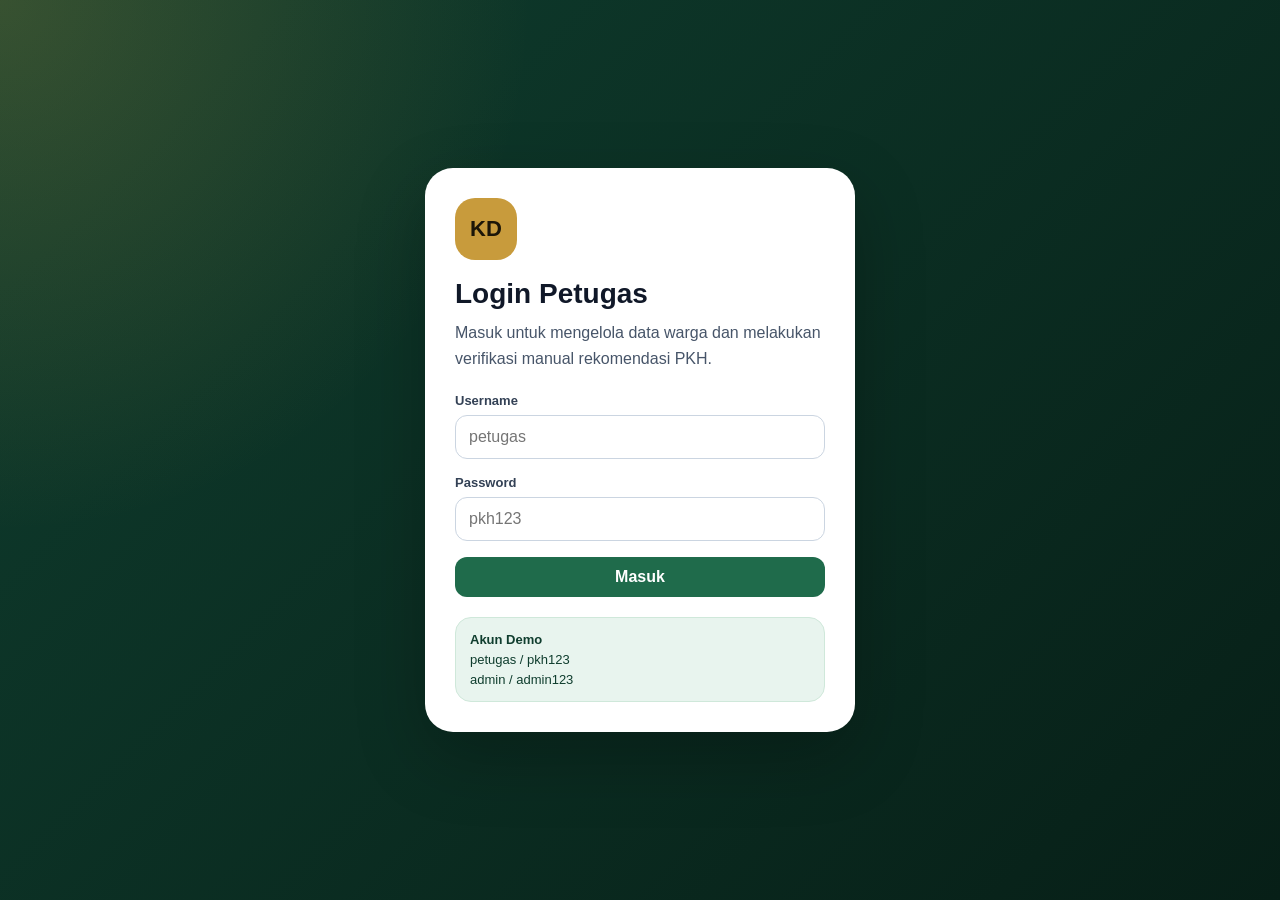
==== commit d724f398: "Add manual verification modal in index.html" ====
--- a/index.html
+++ b/index.html
@@ -1083,5 +1083,40 @@
       showLogin();
     }
   </script>
+  <div id="manualModal" class="modal hidden" role="dialog" aria-modal="true">
+  <div class="modal-card">
+    <div class="modal-header">
+      <div>
+        <h3>Verifikasi Manual Petugas</h3>
+        <p>Isi bagian ini setelah rekomendasi sistem muncul.</p>
+      </div>
+      <button id="btnCloseModal" class="modal-close" type="button">×</button>
+    </div>
+
+    <div id="manualSystemInfo" class="manual-system-info"></div>
+
+    <form id="manualForm" class="manual-form">
+      <div class="form-group">
+        <label>Rekomendasi Manual</label>
+        <select id="manualRecommendation" required>
+          <option value="">Pilih rekomendasi manual</option>
+          <option value="Layak">Layak</option>
+          <option value="Tidak Layak">Tidak Layak</option>
+          <option value="Perlu Verifikasi Lanjutan">Perlu Verifikasi Lanjutan</option>
+        </select>
+      </div>
+
+      <div class="form-group">
+        <label>Keterangan Petugas</label>
+        <textarea id="officerNote" rows="5" placeholder="Contoh: DTKS belum terdaftar, tetapi memiliki anak sekolah dan perlu pengecekan lapangan." required></textarea>
+      </div>
+
+      <div class="modal-actions">
+        <button type="button" id="btnCancelManual" class="btn btn-muted">Batal</button>
+        <button type="submit" class="btn btn-primary">Simpan Verifikasi Manual</button>
+      </div>
+    </form>
+  </div>
+</div>
 </body>
 </html>
--- a/style.css
+++ b/style.css
@@ -28,102 +28,6 @@
   --radius: 18px;
 }
 
-
-.login-page {
-  min-height: 100vh;
-  display: grid;
-  place-items: center;
-  padding: 24px;
-  background:
-    radial-gradient(circle at top left, rgba(200, 155, 60, 0.24), transparent 32%),
-    linear-gradient(135deg, var(--green-900), #061b14);
-}
-
-.login-card {
-  width: min(100%, 460px);
-  background: var(--white);
-  border-radius: 26px;
-  padding: 28px;
-  box-shadow: 0 28px 70px rgba(0, 0, 0, 0.24);
-}
-
-.login-brand {
-  display: flex;
-  align-items: center;
-  gap: 14px;
-  padding-bottom: 18px;
-  border-bottom: 1px solid var(--slate-200);
-  margin-bottom: 20px;
-}
-
-.login-brand h1 {
-  margin: 0;
-  font-size: 22px;
-}
-
-.login-brand p {
-  margin: 4px 0 0;
-  color: var(--slate-500);
-  font-size: 13px;
-}
-
-.login-form h2 {
-  margin: 0;
-  font-size: 26px;
-}
-
-.login-form > p {
-  margin: 8px 0 18px;
-  color: var(--slate-600);
-  line-height: 1.6;
-}
-
-.login-form .form-group {
-  margin-bottom: 14px;
-}
-
-.login-error {
-  margin: 0 0 14px;
-  padding: 10px 12px;
-  border-radius: 12px;
-  color: var(--danger);
-  background: var(--danger-light);
-  font-weight: 700;
-}
-
-.login-help {
-  margin-top: 16px;
-  padding: 13px;
-  border-radius: 14px;
-  background: var(--slate-100);
-  color: var(--slate-600);
-  display: grid;
-  gap: 5px;
-  font-size: 13px;
-}
-
-.topbar-actions {
-  display: flex;
-  align-items: center;
-  gap: 10px;
-}
-
-.user-badge {
-  padding: 9px 13px;
-  border-radius: 999px;
-  background: var(--gold-100);
-  color: #6b4a08;
-  font-size: 13px;
-  font-weight: 800;
-  border: 1px solid #efd589;
-}
-
-.btn-logout {
-  min-height: 36px;
-  padding: 8px 12px;
-}
-
-
 body {
   margin: 0;
   min-height: 100vh;
@@ -143,8 +47,72 @@
   cursor: pointer;
 }
 
+textarea {
+  resize: vertical;
+}
+
 .hidden {
   display: none !important;
+}
+
+.login-page {
+  min-height: 100vh;
+  display: grid;
+  place-items: center;
+  padding: 24px;
+  background:
+    radial-gradient(circle at top left, rgba(200, 155, 60, 0.22), transparent 34%),
+    linear-gradient(135deg, var(--green-900), #071f17);
+}
+
+.login-card {
+  width: 100%;
+  max-width: 430px;
+  background: var(--white);
+  border-radius: 28px;
+  padding: 30px;
+  box-shadow: 0 25px 70px rgba(0, 0, 0, 0.24);
+}
+
+.login-logo {
+  width: 62px;
+  height: 62px;
+  border-radius: 20px;
+  display: grid;
+  place-items: center;
+  background: var(--gold-500);
+  color: #1c1608;
+  font-weight: 900;
+  font-size: 22px;
+  margin-bottom: 18px;
+}
+
+.login-card h1 {
+  margin: 0;
+  font-size: 28px;
+}
+
+.login-card p {
+  margin: 10px 0 22px;
+  color: var(--slate-600);
+  line-height: 1.6;
+}
+
+.login-form {
+  display: grid;
+  gap: 16px;
+}
+
+.login-info {
+  margin-top: 20px;
+  background: var(--green-100);
+  color: var(--green-900);
+  border: 1px solid #cfe8da;
+  border-radius: 16px;
+  padding: 14px;
+  display: grid;
+  gap: 5px;
+  font-size: 13px;
 }
 
 .app-shell {
@@ -258,13 +226,14 @@
 }
 
 .topbar {
-  height: 74px;
+  min-height: 74px;
   background: var(--white);
   border-bottom: 1px solid var(--slate-200);
   display: flex;
   align-items: center;
   justify-content: space-between;
-  padding: 0 24px;
+  gap: 16px;
+  padding: 12px 24px;
   position: sticky;
   top: 0;
   z-index: 20;
@@ -286,6 +255,12 @@
   margin: 3px 0 0;
   color: var(--slate-500);
   font-size: 13px;
+}
+
+.topbar-actions {
+  display: flex;
+  align-items: center;
+  gap: 10px;
 }
 
 .menu-btn {
@@ -564,13 +539,24 @@
 .search-grid input,
 .search-grid select {
   width: 100%;
-  height: 44px;
   border: 1px solid var(--slate-300);
   border-radius: 12px;
   padding: 0 13px;
   background: var(--white);
   color: var(--slate-950);
   outline: none;
+}
+
+.form-group input,
+.form-group select,
+.search-grid input,
+.search-grid select {
+  height: 44px;
+}
+
+.form-group textarea {
+  padding-top: 12px;
+  line-height: 1.5;
 }
 
 .form-group input:focus,
@@ -630,7 +616,7 @@
 }
 
 .preview-box p {
-  margin: 4px 0;
+  margin: 8px 0;
   color: #503a08;
 }
 
@@ -664,103 +650,7 @@
   gap: 12px;
 }
 
-.search-card-
-.login-page {
-  min-height: 100vh;
-  display: grid;
-  place-items: center;
-  padding: 24px;
-  background:
-    radial-gradient(circle at top left, rgba(200, 155, 60, 0.24), transparent 32%),
-    linear-gradient(135deg, var(--green-900), #061b14);
-}
-
-.login-card {
-  width: min(100%, 460px);
-  background: var(--white);
-  border-radius: 26px;
-  padding: 28px;
-  box-shadow: 0 28px 70px rgba(0, 0, 0, 0.24);
-}
-
-.login-brand {
-  display: flex;
-  align-items: center;
-  gap: 14px;
-  padding-bottom: 18px;
-  border-bottom: 1px solid var(--slate-200);
-  margin-bottom: 20px;
-}
-
-.login-brand h1 {
-  margin: 0;
-  font-size: 22px;
-}
-
-.login-brand p {
-  margin: 4px 0 0;
-  color: var(--slate-500);
-  font-size: 13px;
-}
-
-.login-form h2 {
-  margin: 0;
-  font-size: 26px;
-}
-
-.login-form > p {
-  margin: 8px 0 18px;
-  color: var(--slate-600);
-  line-height: 1.6;
-}
-
-.login-form .form-group {
-  margin-bottom: 14px;
-}
-
-.login-error {
-  margin: 0 0 14px;
-  padding: 10px 12px;
-  border-radius: 12px;
-  color: var(--danger);
-  background: var(--danger-light);
-  font-weight: 700;
-}
-
-.login-help {
-  margin-top: 16px;
-  padding: 13px;
-  border-radius: 14px;
-  background: var(--slate-100);
-  color: var(--slate-600);
-  display: grid;
-  gap: 5px;
-  font-size: 13px;
-}
-
-.topbar-actions {
-  display: flex;
-  align-items: center;
-  gap: 10px;
-}
-
-.user-badge {
-  padding: 9px 13px;
-  border-radius: 999px;
-  background: var(--gold-100);
-  color: #6b4a08;
-  font-size: 13px;
-  font-weight: 800;
-  border: 1px solid #efd589;
-}
-
-.btn-logout {
-  min-height: 36px;
-  padding: 8px 12px;
-}
-
-
-body {
+.search-card-body {
   margin-top: 12px;
 }
 
@@ -769,6 +659,7 @@
   display: flex;
   gap: 8px;
   margin-top: 14px;
+  flex-wrap: wrap;
 }
 
 .table-wrap {
@@ -779,7 +670,7 @@
 
 table {
   width: 100%;
-  min-width: 1250px;
+  min-width: 1500px;
   border-collapse: collapse;
   background: var(--white);
 }
@@ -966,8 +857,125 @@
   min-height: 34px;
 }
 
+.small-btn {
+  padding: 8px 10px;
+  min-height: 34px;
+  font-size: 12px;
+}
+
+.full-width {
+  width: 100%;
+}
+
+.btn-logout {
+  min-height: 36px;
+  padding: 8px 12px;
+}
+
 .overlay {
   display: none;
+}
+
+.modal {
+  position: fixed;
+  inset: 0;
+  background: rgba(15, 23, 42, 0.62);
+  z-index: 100;
+  padding: 20px;
+  display: grid;
+  place-items: center;
+}
+
+.modal-card {
+  width: 100%;
+  max-width: 760px;
+  max-height: 92vh;
+  overflow-y: auto;
+  background: var(--white);
+  border-radius: 24px;
+  padding: 24px;
+  box-shadow: 0 30px 80px rgba(0, 0, 0, 0.28);
+}
+
+.modal-header {
+  display: flex;
+  justify-content: space-between;
+  gap: 16px;
+  align-items: flex-start;
+  margin-bottom: 18px;
+}
+
+.modal-header h3 {
+  margin: 0;
+  font-size: 22px;
+}
+
+.modal-header p {
+  margin: 6px 0 0;
+  color: var(--slate-600);
+  line-height: 1.5;
+}
+
+.modal-close {
+  width: 38px;
+  height: 38px;
+  border: 0;
+  border-radius: 999px;
+  background: var(--slate-100);
+  color: var(--slate-800);
+  font-size: 26px;
+  line-height: 1;
+}
+
+.manual-system-info {
+  background: #f8fbf9;
+  border: 1px solid #d7e7dd;
+  border-radius: 18px;
+  padding: 16px;
+  margin-bottom: 18px;
+}
+
+.manual-system-info p {
+  margin: 12px 0 0;
+  color: var(--slate-700);
+  line-height: 1.6;
+}
+
+.manual-info-grid {
+  display: grid;
+  grid-template-columns: repeat(2, minmax(0, 1fr));
+  gap: 12px;
+}
+
+.manual-info-grid div {
+  background: var(--white);
+  border: 1px solid var(--slate-200);
+  border-radius: 14px;
+  padding: 12px;
+}
+
+.manual-info-grid span {
+  display: block;
+  color: var(--slate-500);
+  font-size: 12px;
+  font-weight: 800;
+  margin-bottom: 6px;
+}
+
+.manual-info-grid strong {
+  color: var(--slate-950);
+}
+
+.manual-form {
+  display: grid;
+  gap: 16px;
+}
+
+.modal-actions {
+  display: flex;
+  justify-content: flex-end;
+  gap: 12px;
+  margin-top: 4px;
 }
 
 @media (max-width: 1100px) {
@@ -1014,7 +1022,13 @@
 
 @media (max-width: 768px) {
   .topbar {
-    padding: 0 14px;
+    padding: 12px 14px;
+    align-items: flex-start;
+  }
+
+  .topbar-actions {
+    flex-direction: column;
+    align-items: stretch;
   }
 
   .topbar-badge {
@@ -1034,7 +1048,8 @@
   .form-grid,
   .checkbox-grid,
   .search-grid,
-  .search-cards {
+  .search-cards,
+  .manual-info-grid {
     grid-template-columns: 1fr;
   }
 
@@ -1043,7 +1058,8 @@
   }
 
   .form-header,
-  .search-card-head {
+  .search-card-head,
+  .modal-header {
     flex-direction: column;
   }
 
@@ -1054,48 +1070,119 @@
   .card-actions,
   .table-actions,
   .form-actions,
-  .hero-actions {
+  .hero-actions,
+  .modal-actions {
     flex-direction: column;
   }
 }
 
-
-.form-group textarea {
-  min-height: 94px;
-  padding: 12px 13px;
+/* Modal Verifikasi Manual */
+.modal {
+  position: fixed;
+  inset: 0;
+  background: rgba(15, 23, 42, 0.62);
+  z-index: 9999;
+  padding: 20px;
+  display: grid;
+  place-items: center;
+}
+
+.modal.hidden {
+  display: none !important;
+}
+
+.modal-card {
+  width: 100%;
+  max-width: 760px;
+  max-height: 92vh;
+  overflow-y: auto;
+  background: #ffffff;
+  border-radius: 24px;
+  padding: 24px;
+  box-shadow: 0 30px 80px rgba(0, 0, 0, 0.28);
+}
+
+.modal-header {
+  display: flex;
+  justify-content: space-between;
+  gap: 16px;
+  align-items: flex-start;
+  margin-bottom: 18px;
+}
+
+.modal-header h3 {
+  margin: 0;
+  font-size: 22px;
+}
+
+.modal-header p {
+  margin: 6px 0 0;
+  color: #475569;
+  line-height: 1.5;
+}
+
+.modal-close {
+  width: 38px;
+  height: 38px;
+  border: 0;
+  border-radius: 999px;
+  background: #f1f5f9;
+  color: #1f2937;
+  font-size: 26px;
+  line-height: 1;
+}
+
+.manual-system-info {
+  background: #f8fbf9;
+  border: 1px solid #d7e7dd;
+  border-radius: 18px;
+  padding: 16px;
+  margin-bottom: 18px;
+}
+
+.manual-system-info p {
+  margin: 12px 0 0;
+  color: #334155;
+  line-height: 1.6;
+}
+
+.manual-info-grid {
+  display: grid;
+  grid-template-columns: repeat(2, minmax(0, 1fr));
+  gap: 12px;
+}
+
+.manual-info-grid div {
+  background: #ffffff;
+  border: 1px solid #e2e8f0;
+  border-radius: 14px;
+  padding: 12px;
+}
+
+.manual-info-grid span {
+  display: block;
+  color: #64748b;
+  font-size: 12px;
+  font-weight: 800;
+  margin-bottom: 6px;
+}
+
+.manual-form {
+  display: grid;
+  gap: 16px;
+}
+
+.manual-form textarea {
+  width: 100%;
+  border: 1px solid #cbd5e1;
+  border-radius: 12px;
+  padding: 13px;
   resize: vertical;
-  line-height: 1.5;
-}
-
-.manual-box {
-  background: #f7fafc;
-  border-color: var(--slate-200);
-}
-
-.manual-info {
-  margin: 0 0 14px !important;
-  color: var(--slate-600) !important;
-}
-
-.manual-grid {
-  grid-template-columns: 1fr 2fr;
-}
-
-.form-group-wide {
-  grid-column: span 1;
-}
-
-@media (max-width: 768px) {
-  .topbar-actions {
-    gap: 8px;
-  }
-
-  .user-badge,
-  .btn-logout {
-    display: none;
-  }
-
-  .manual-grid {
-    grid-template-columns: 1fr;
-  }
-}
+  font: inherit;
+}
+
+.modal-actions {
+  display: flex;
+  justify-content: flex-end;
+  gap: 12px;
+}
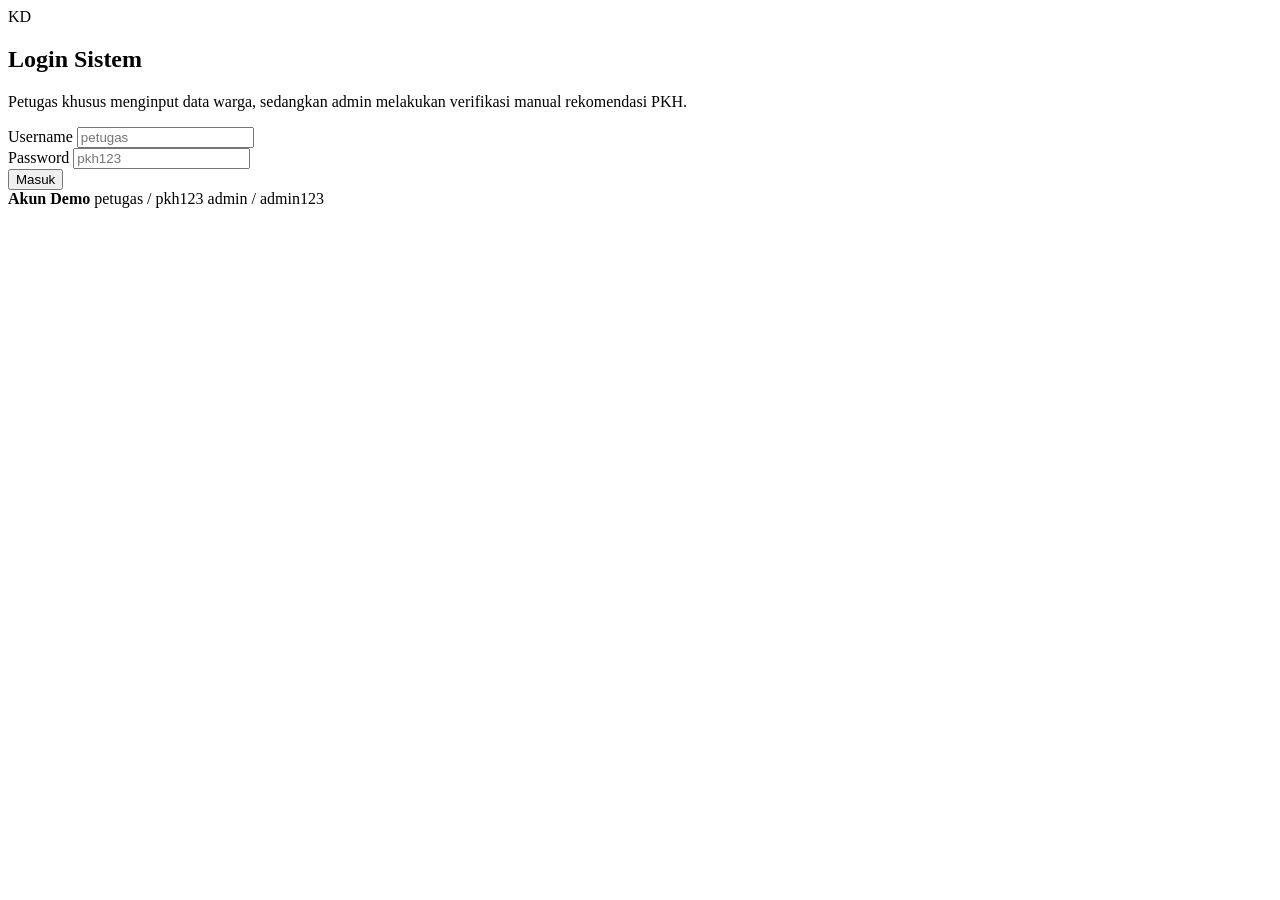
==== commit be934c67: "Add files via upload" ====
--- a/index.html
+++ b/index.html
@@ -2,1121 +2,10 @@
 <html lang="id">
 <head>
   <meta charset="UTF-8" />
-  <meta name="viewport" content="width=device-width, initial-scale=1.0" />
-  <title>Aplikasi PKH Forward Chaining</title>
-  <link rel="stylesheet" href="style.css" />
+  <meta http-equiv="refresh" content="0; url=login.html" />
+  <title>Aplikasi PKH</title>
 </head>
 <body>
-  <section id="loginPage" class="login-page">
-    <div class="login-card">
-      <div class="login-logo">KD</div>
-      <h1>Login Petugas</h1>
-      <p>Masuk untuk mengelola data warga dan melakukan verifikasi manual rekomendasi PKH.</p>
-
-      <form id="loginForm" class="login-form">
-        <div class="form-group">
-          <label>Username</label>
-          <input id="username" type="text" placeholder="petugas" required />
-        </div>
-        <div class="form-group">
-          <label>Password</label>
-          <input id="password" type="password" placeholder="pkh123" required />
-        </div>
-        <button type="submit" class="btn btn-primary full-width">Masuk</button>
-      </form>
-
-      <div class="login-info">
-        <strong>Akun Demo</strong>
-        <span>petugas / pkh123</span>
-        <span>admin / admin123</span>
-      </div>
-    </div>
-  </section>
-
-  <div id="appShell" class="app-shell hidden">
-    <aside id="sidebar" class="sidebar">
-      <div class="brand">
-        <div class="brand-logo">KD</div>
-        <div>
-          <h1>Kantor Desa</h1>
-          <p>Sistem Rekomendasi PKH</p>
-        </div>
-      </div>
-
-      <nav class="sidebar-nav">
-        <button data-page="dashboard" class="nav-btn active">
-          <span class="nav-icon">🏠</span>
-          <span>Dashboard</span>
-        </button>
-        <button data-page="input" class="nav-btn">
-          <span class="nav-icon">📝</span>
-          <span>Input Data</span>
-        </button>
-        <button data-page="search" class="nav-btn">
-          <span class="nav-icon">🔎</span>
-          <span>Cari Data</span>
-        </button>
-        <button data-page="result" class="nav-btn">
-          <span class="nav-icon">📊</span>
-          <span>Hasil Rekomendasi</span>
-        </button>
-        <button data-page="weight" class="nav-btn">
-          <span class="nav-icon">⚖️</span>
-          <span>Bobot Penilaian</span>
-        </button>
-        <button data-page="rule" class="nav-btn">
-          <span class="nav-icon">🧠</span>
-          <span>Aturan Sistem</span>
-        </button>
-      </nav>
-
-      <div class="sidebar-footer">
-        <button id="btnExport" class="btn btn-export" disabled>Export CSV</button>
-        <p>Rekomendasi sistem berasal dari forward chaining. Hasil akhir ditentukan setelah verifikasi manual petugas.</p>
-      </div>
-    </aside>
-
-    <div id="overlay" class="overlay"></div>
-
-    <div class="content-area">
-      <header class="topbar">
-        <div class="topbar-left">
-          <button id="btnMenu" class="menu-btn" aria-label="Toggle sidebar">☰</button>
-          <div>
-            <h2 id="pageTitle">Dashboard</h2>
-            <p id="pageSubtitle">Informasi aplikasi rekomendasi PKH</p>
-          </div>
-        </div>
-        <div class="topbar-actions">
-          <div id="userBadge" class="topbar-badge">Petugas</div>
-          <button id="btnLogout" class="btn btn-muted btn-logout">Logout</button>
-        </div>
-      </header>
-
-      <main class="main-content">
-        <section class="summary-grid">
-          <article class="summary-card">
-            <p>Total Data</p>
-            <h3 id="totalData">0</h3>
-          </article>
-          <article class="summary-card green">
-            <p>Layak Sistem</p>
-            <h3 id="totalLayak">0</h3>
-          </article>
-          <article class="summary-card yellow">
-            <p>Perlu Verifikasi</p>
-            <h3 id="totalVerifikasi">0</h3>
-          </article>
-          <article class="summary-card red">
-            <p>Belum Manual</p>
-            <h3 id="totalBelumManual">0</h3>
-          </article>
-        </section>
-
-        <section id="page-dashboard" class="page-section">
-          <div class="hero-card">
-            <div class="hero-content">
-              <p class="section-label">Aplikasi Pelayanan Sosial Desa</p>
-              <h2>Rekomendasi Kelayakan Awal Penerima PKH</h2>
-              <p>Aplikasi ini membantu petugas desa memasukkan data warga, menjalankan metode forward chaining, menampilkan rekomendasi sistem, lalu menyediakan verifikasi manual petugas dengan keterangan dan hasil akhir.</p>
-              <div class="hero-actions">
-                <button data-page="input" class="btn btn-primary open-page">Mulai Input Data</button>
-                <button data-page="result" class="btn btn-secondary open-page">Lihat Hasil</button>
-              </div>
-            </div>
-            <div class="hero-panel">
-              <h3>Alur Sesuai Arahan</h3>
-              <ul>
-                <li>Petugas login terlebih dahulu</li>
-                <li>Input data warga</li>
-                <li>Sistem menampilkan rekomendasi sistem</li>
-                <li>Petugas klik Verifikasi Manual/Edit</li>
-                <li>Petugas mengisi manual dan keterangan</li>
-                <li>Sistem menampilkan hasil akhir</li>
-              </ul>
-            </div>
-          </div>
-
-          <div class="info-grid">
-            <article class="info-card">
-              <h3>Rekomendasi Sistem</h3>
-              <p>Hasil otomatis dari forward chaining berdasarkan input data warga, skor, DTKS, dan komponen PKH.</p>
-            </article>
-            <article class="info-card">
-              <h3>Rekomendasi Manual</h3>
-              <p>Diisi setelah hasil sistem muncul. Petugas memilih Layak, Tidak Layak, atau Perlu Verifikasi Lanjutan.</p>
-            </article>
-            <article class="info-card">
-              <h3>Hasil Akhir</h3>
-              <p>Keputusan akhir yang muncul dari gabungan hasil sistem, rekomendasi manual, dan keterangan petugas.</p>
-            </article>
-          </div>
-
-          <div class="panel mt-20">
-            <div class="panel-header">
-              <h3>Alur Penggunaan</h3>
-            </div>
-            <div class="step-grid">
-              <div class="step-card">
-                <span>1</span>
-                <h4>Login Petugas</h4>
-                <p>Petugas masuk menggunakan akun yang tersedia.</p>
-              </div>
-              <div class="step-card">
-                <span>2</span>
-                <h4>Input Data</h4>
-                <p>Petugas mengisi identitas dan kondisi sosial ekonomi warga.</p>
-              </div>
-              <div class="step-card">
-                <span>3</span>
-                <h4>Rekomendasi Sistem</h4>
-                <p>Forward chaining menghitung skor dan status sistem.</p>
-              </div>
-              <div class="step-card">
-                <span>4</span>
-                <h4>Verifikasi Manual</h4>
-                <p>Petugas mengisi keputusan manual dan keterangan.</p>
-              </div>
-            </div>
-          </div>
-        </section>
-
-        <section id="page-input" class="page-section hidden">
-          <form id="formWarga" class="panel form-panel">
-            <div class="panel-header form-header">
-              <div>
-                <h3>Input Data Warga</h3>
-                <p>Isi data warga terlebih dahulu. Setelah disimpan, sistem akan menampilkan rekomendasi sistem. Rekomendasi manual diisi setelah itu melalui tombol Verifikasi Manual/Edit.</p>
-              </div>
-              <button id="btnResetForm" type="button" class="btn btn-muted">Reset Form</button>
-            </div>
-
-            <div class="form-grid">
-              <div class="form-group">
-                <label>Nama Warga</label>
-                <input id="nama" type="text" required />
-              </div>
-              <div class="form-group">
-                <label>NIK</label>
-                <input id="nik" type="text" required />
-              </div>
-              <div class="form-group">
-                <label>RT</label>
-                <input id="rt" type="text" required />
-              </div>
-              <div class="form-group">
-                <label>Umur</label>
-                <input id="umur" type="number" min="0" required />
-              </div>
-              <div class="form-group">
-                <label>Penghasilan per Bulan</label>
-                <select id="penghasilan">
-                  <option value="kurang_800">Kurang dari Rp800.000</option>
-                  <option value="800_1000">Rp800.000 sampai Rp1.000.000</option>
-                  <option value="1000_2000">Di atas Rp1.000.000 sampai Rp2.000.000</option>
-                  <option value="lebih_2000">Di atas Rp2.000.000</option>
-                </select>
-              </div>
-              <div class="form-group">
-                <label>Jumlah Tanggungan Keluarga</label>
-                <input id="tanggungan" type="number" min="0" required />
-              </div>
-              <div class="form-group">
-                <label>Kondisi Rumah</label>
-                <select id="kondisiRumah">
-                  <option value="tidak_layak">Tidak Layak</option>
-                  <option value="layak">Layak</option>
-                </select>
-              </div>
-              <div class="form-group">
-                <label>Aset Produktif</label>
-                <select id="asetProduktif">
-                  <option value="tidak_ada">Tidak Ada</option>
-                  <option value="ada">Ada</option>
-                </select>
-              </div>
-              <div class="form-group">
-                <label>Kendaraan</label>
-                <select id="kendaraan">
-                  <option value="tidak_ada">Tidak Ada</option>
-                  <option value="sepeda">Sepeda</option>
-                  <option value="motor">Motor</option>
-                  <option value="mobil">Mobil</option>
-                </select>
-              </div>
-              <div class="form-group">
-                <label>Status DTKS</label>
-                <select id="dtks">
-                  <option value="terdaftar">Terdaftar</option>
-                  <option value="belum">Belum Terdaftar</option>
-                </select>
-              </div>
-            </div>
-
-            <div class="component-box">
-              <h4>Komponen PKH</h4>
-              <div class="checkbox-grid">
-                <label><input id="ibuHamil" type="checkbox" /> Ibu hamil atau menyusui</label>
-                <label><input id="balita" type="checkbox" /> Anak usia 0 sampai 6 tahun</label>
-                <label><input id="anakSekolah" type="checkbox" /> Anak sekolah SD, SMP, atau SMA</label>
-                <label><input id="disabilitas" type="checkbox" /> Penyandang disabilitas berat</label>
-              </div>
-              <p>Komponen lansia dihitung otomatis jika umur minimal 60 tahun.</p>
-            </div>
-
-            <div id="previewBox" class="preview-box hidden">
-              <h4>Rekomendasi Sistem Berhasil Muncul</h4>
-              <div id="previewContent"></div>
-            </div>
-
-            <div class="form-actions">
-              <button type="submit" class="btn btn-primary">Simpan Data & Lihat Rekomendasi Sistem</button>
-              <button type="button" data-page="result" class="btn btn-dark open-page">Lihat Hasil</button>
-            </div>
-          </form>
-        </section>
-
-        <section id="page-search" class="page-section hidden">
-          <div class="panel">
-            <div class="panel-header">
-              <div>
-                <h3>Cari Data Warga</h3>
-                <p>Cari berdasarkan nama, NIK, RT, rekomendasi sistem, manual, atau hasil akhir.</p>
-              </div>
-            </div>
-            <div class="search-grid">
-              <input id="searchInput" type="text" placeholder="Cari nama, NIK, RT" />
-              <select id="filterStatus">
-                <option value="SEMUA">Semua Status Sistem</option>
-                <option value="Layak Diusulkan">Layak Diusulkan</option>
-                <option value="Perlu Verifikasi">Perlu Verifikasi</option>
-                <option value="Tidak Prioritas">Tidak Prioritas</option>
-              </select>
-            </div>
-          </div>
-          <div class="panel mt-20">
-            <div class="panel-header">
-              <h3>Hasil Pencarian</h3>
-            </div>
-            <div id="searchCards" class="search-cards"></div>
-          </div>
-        </section>
-
-        <section id="page-result" class="page-section hidden">
-          <div class="panel">
-            <div class="panel-header form-header">
-              <div>
-                <h3>Hasil Rekomendasi</h3>
-                <p>Setelah rekomendasi sistem muncul, klik Verifikasi Manual/Edit untuk mengisi rekomendasi manual dan keterangan.</p>
-              </div>
-              <button data-page="input" class="btn btn-primary open-page">Tambah Data</button>
-            </div>
-            <div class="table-wrap">
-              <table>
-                <thead>
-                  <tr>
-                    <th>No</th>
-                    <th>Nama</th>
-                    <th>NIK</th>
-                    <th>RT</th>
-                    <th>Skor</th>
-                    <th>Komponen</th>
-                    <th>Rekomendasi Sistem</th>
-                    <th>Rekomendasi Manual</th>
-                    <th>Keterangan Petugas</th>
-                    <th>Hasil Akhir</th>
-                    <th>Rincian Bobot</th>
-                    <th>Aksi</th>
-                  </tr>
-                </thead>
-                <tbody id="resultBody"></tbody>
-              </table>
-            </div>
-          </div>
-        </section>
-
-        <section id="page-weight" class="page-section hidden">
-          <div class="panel">
-            <div class="panel-header">
-              <div>
-                <h3>Bobot Penilaian</h3>
-                <p>Bobot digunakan untuk menghitung skor prioritas setiap warga.</p>
-              </div>
-            </div>
-            <div id="weightBox" class="weight-grid"></div>
-          </div>
-        </section>
-
-        <section id="page-rule" class="page-section hidden">
-          <div class="panel">
-            <div class="panel-header">
-              <div>
-                <h3>Aturan Forward Chaining</h3>
-                <p>Sistem membaca fakta, menambahkan bobot, lalu menentukan rekomendasi sistem.</p>
-              </div>
-            </div>
-            <div id="ruleBox" class="rule-grid"></div>
-          </div>
-
-          <div class="panel mt-20">
-            <div class="panel-header">
-              <h3>Aturan Keputusan Sistem</h3>
-            </div>
-            <div class="decision-grid">
-              <div class="decision-card success">
-                <h4>Layak Diusulkan</h4>
-                <p>Skor minimal 70, terdaftar DTKS, dan memiliki minimal satu komponen PKH.</p>
-              </div>
-              <div class="decision-card warning">
-                <h4>Perlu Verifikasi</h4>
-                <p>Skor 50 sampai 69, atau data potensial tetapi DTKS belum terdaftar.</p>
-              </div>
-              <div class="decision-card danger">
-                <h4>Tidak Prioritas</h4>
-                <p>Skor di bawah 50, tidak memiliki komponen PKH, atau ada indikator ekonomi kuat.</p>
-              </div>
-            </div>
-          </div>
-
-          <div class="panel mt-20">
-            <div class="panel-header">
-              <h3>Aturan Hasil Akhir Manual</h3>
-            </div>
-            <div class="decision-grid">
-              <div class="decision-card success">
-                <h4>Manual Layak</h4>
-                <p>Hasil akhir menjadi Layak Diusulkan atau Layak Diusulkan Setelah Verifikasi Manual.</p>
-              </div>
-              <div class="decision-card warning">
-                <h4>Manual Perlu Verifikasi Lanjutan</h4>
-                <p>Hasil akhir menjadi Menunggu Verifikasi Lanjutan.</p>
-              </div>
-              <div class="decision-card danger">
-                <h4>Manual Tidak Layak</h4>
-                <p>Hasil akhir menjadi Tidak Layak Diusulkan.</p>
-              </div>
-            </div>
-          </div>
-        </section>
-      </main>
-    </div>
-  </div>
-
-  <div id="manualModal" class="modal hidden" role="dialog" aria-modal="true">
-    <div class="modal-card">
-      <div class="modal-header">
-        <div>
-          <h3>Verifikasi Manual Petugas</h3>
-          <p>Isi bagian ini setelah rekomendasi sistem muncul.</p>
-        </div>
-        <button id="btnCloseModal" class="modal-close" type="button" aria-label="Tutup">×</button>
-      </div>
-
-      <div id="manualSystemInfo" class="manual-system-info"></div>
-
-      <form id="manualForm" class="manual-form">
-        <div class="form-group">
-          <label>Rekomendasi Manual</label>
-          <select id="manualRecommendation" required>
-            <option value="">Pilih rekomendasi manual</option>
-            <option value="Layak">Layak</option>
-            <option value="Tidak Layak">Tidak Layak</option>
-            <option value="Perlu Verifikasi Lanjutan">Perlu Verifikasi Lanjutan</option>
-          </select>
-        </div>
-        <div class="form-group">
-          <label>Keterangan Petugas</label>
-          <textarea id="officerNote" rows="5" placeholder="Contoh: DTKS belum terdaftar, tetapi memiliki anak sekolah dan perlu pengecekan lapangan." required></textarea>
-        </div>
-        <div class="modal-actions">
-          <button type="button" id="btnCancelManual" class="btn btn-muted">Batal</button>
-          <button type="submit" class="btn btn-primary">Simpan Verifikasi Manual</button>
-        </div>
-      </form>
-    </div>
-  </div>
-
-  <script>
-    const weights = [
-      { code: "B1", name: "Penghasilan kurang dari Rp800.000", value: 25 },
-      { code: "B2", name: "Penghasilan Rp800.000 sampai Rp1.000.000", value: 20 },
-      { code: "B3", name: "Rumah tidak layak", value: 20 },
-      { code: "B4", name: "Tanggungan keluarga 4 orang atau lebih", value: 15 },
-      { code: "B5", name: "Tanggungan keluarga 3 orang", value: 10 },
-      { code: "B6", name: "Tidak memiliki aset produktif", value: 15 },
-      { code: "B7", name: "Tidak memiliki kendaraan atau hanya sepeda", value: 10 },
-      { code: "B8", name: "Terdaftar DTKS", value: 10 },
-      { code: "B9", name: "Memiliki komponen PKH", value: 20 },
-      { code: "B10", name: "Indikator ekonomi kuat: mobil, rumah layak, dan penghasilan tinggi", value: -30 }
-    ];
-
-    const rules = [
-      "IF penghasilan kurang dari Rp800.000 THEN bobot ekonomi sangat rentan +25",
-      "IF penghasilan Rp800.000 sampai Rp1.000.000 THEN bobot ekonomi rentan +20",
-      "IF rumah tidak layak THEN bobot kondisi hunian +20",
-      "IF tanggungan keluarga minimal 4 orang THEN bobot beban keluarga +15",
-      "IF tanggungan keluarga 3 orang THEN bobot beban keluarga +10",
-      "IF tidak memiliki aset produktif THEN bobot kepemilikan aset +15",
-      "IF tidak memiliki kendaraan atau hanya sepeda THEN bobot akses kendaraan +10",
-      "IF terdaftar DTKS THEN bobot validasi data +10",
-      "IF memiliki komponen PKH THEN bobot komponen bantuan +20",
-      "IF mobil AND rumah layak AND penghasilan tinggi THEN bobot ekonomi kuat -30",
-      "IF skor >= 70 AND DTKS terdaftar AND komponen PKH ada THEN rekomendasi sistem layak diusulkan",
-      "IF rekomendasi manual diisi THEN sistem menampilkan hasil akhir"
-    ];
-
-    const pageInfo = {
-      dashboard: ["Dashboard", "Informasi aplikasi rekomendasi PKH"],
-      input: ["Input Data", "Masukkan data warga terlebih dahulu"],
-      search: ["Cari Data", "Temukan data warga yang sudah diinput"],
-      result: ["Hasil Rekomendasi", "Lihat rekomendasi sistem dan verifikasi manual"],
-      weight: ["Bobot Penilaian", "Daftar bobot setiap kriteria"],
-      rule: ["Aturan Sistem", "Basis aturan forward chaining dan hasil akhir"]
-    };
-
-    const accounts = {
-      petugas: "pkh123",
-      admin: "admin123"
-    };
-
-    let results = JSON.parse(localStorage.getItem("pkhResultsStepManual")) || [];
-    let editIndex = null;
-    let manualIndex = null;
-    let currentPage = "dashboard";
-    let currentUser = localStorage.getItem("pkhCurrentUser") || "";
-
-    const el = id => document.getElementById(id);
-
-    function escapeHtml(value) {
-      return String(value ?? "")
-        .replace(/&/g, "&amp;")
-        .replace(/</g, "&lt;")
-        .replace(/>/g, "&gt;")
-        .replace(/"/g, "&quot;")
-        .replace(/'/g, "&#039;");
-    }
-
-    function saveLocal() {
-      localStorage.setItem("pkhResultsStepManual", JSON.stringify(results));
-    }
-
-    function labelFromValue(value, map) {
-      return map[value] || value;
-    }
-
-    function isDesktop() {
-      return window.innerWidth >= 1024;
-    }
-
-    function closeSidebar() {
-      const sidebar = el("sidebar");
-      if (isDesktop()) {
-        sidebar.classList.add("collapsed");
-      } else {
-        sidebar.classList.remove("open");
-        el("overlay").classList.remove("show");
-      }
-    }
-
-    function openSidebar() {
-      const sidebar = el("sidebar");
-      if (isDesktop()) {
-        sidebar.classList.remove("collapsed");
-      } else {
-        sidebar.classList.add("open");
-        el("overlay").classList.add("show");
-      }
-    }
-
-    function toggleSidebar() {
-      const sidebar = el("sidebar");
-      if (isDesktop()) {
-        sidebar.classList.toggle("collapsed");
-      } else {
-        sidebar.classList.contains("open") ? closeSidebar() : openSidebar();
-      }
-    }
-
-    function showApp() {
-      el("loginPage").classList.add("hidden");
-      el("appShell").classList.remove("hidden");
-      el("userBadge").textContent = `Login: ${currentUser}`;
-      showPage(currentPage);
-    }
-
-    function showLogin() {
-      el("loginPage").classList.remove("hidden");
-      el("appShell").classList.add("hidden");
-    }
-
-    function login(event) {
-      event.preventDefault();
-      const username = el("username").value.trim();
-      const password = el("password").value.trim();
-
-      if (accounts[username] !== password) {
-        alert("Username atau password salah.");
-        return;
-      }
-
-      currentUser = username;
-      localStorage.setItem("pkhCurrentUser", currentUser);
-      showApp();
-    }
-
-    function logout() {
-      if (!confirm("Keluar dari aplikasi?")) return;
-      currentUser = "";
-      localStorage.removeItem("pkhCurrentUser");
-      showLogin();
-    }
-
-    function showPage(page) {
-      currentPage = page;
-      document.querySelectorAll(".page-section").forEach(section => section.classList.add("hidden"));
-      el(`page-${page}`).classList.remove("hidden");
-
-      document.querySelectorAll(".nav-btn").forEach(button => {
-        button.classList.toggle("active", button.dataset.page === page);
-      });
-
-      el("pageTitle").textContent = pageInfo[page][0];
-      el("pageSubtitle").textContent = pageInfo[page][1];
-
-      if (!isDesktop()) closeSidebar();
-      renderAll();
-    }
-
-    function getFormData() {
-      return {
-        nama: el("nama").value.trim(),
-        nik: el("nik").value.trim(),
-        rt: el("rt").value.trim(),
-        umur: Number(el("umur").value || 0),
-        penghasilan: el("penghasilan").value,
-        tanggungan: Number(el("tanggungan").value || 0),
-        kondisiRumah: el("kondisiRumah").value,
-        asetProduktif: el("asetProduktif").value,
-        kendaraan: el("kendaraan").value,
-        dtks: el("dtks").value,
-        ibuHamil: el("ibuHamil").checked,
-        balita: el("balita").checked,
-        anakSekolah: el("anakSekolah").checked,
-        disabilitas: el("disabilitas").checked
-      };
-    }
-
-    function setFormData(data) {
-      el("nama").value = data.nama;
-      el("nik").value = data.nik;
-      el("rt").value = data.rt;
-      el("umur").value = data.umur;
-      el("penghasilan").value = data.penghasilan;
-      el("tanggungan").value = data.tanggungan;
-      el("kondisiRumah").value = data.kondisiRumah;
-      el("asetProduktif").value = data.asetProduktif;
-      el("kendaraan").value = data.kendaraan;
-      el("dtks").value = data.dtks;
-      el("ibuHamil").checked = data.ibuHamil;
-      el("balita").checked = data.balita;
-      el("anakSekolah").checked = data.anakSekolah;
-      el("disabilitas").checked = data.disabilitas;
-    }
-
-    function resetForm() {
-      el("formWarga").reset();
-      editIndex = null;
-      el("formWarga").querySelector("button[type='submit']").textContent = "Simpan Data & Lihat Rekomendasi Sistem";
-    }
-
-    function infer(data) {
-      let score = 0;
-      const details = [];
-      const components = [];
-
-      if (data.penghasilan === "kurang_800") {
-        score += 25;
-        details.push("Penghasilan kurang dari Rp800.000: +25");
-      } else if (data.penghasilan === "800_1000") {
-        score += 20;
-        details.push("Penghasilan Rp800.000 sampai Rp1.000.000: +20");
-      }
-
-      if (data.kondisiRumah === "tidak_layak") {
-        score += 20;
-        details.push("Rumah tidak layak: +20");
-      }
-
-      if (data.tanggungan >= 4) {
-        score += 15;
-        details.push("Tanggungan 4 orang atau lebih: +15");
-      } else if (data.tanggungan === 3) {
-        score += 10;
-        details.push("Tanggungan 3 orang: +10");
-      }
-
-      if (data.asetProduktif === "tidak_ada") {
-        score += 15;
-        details.push("Tidak memiliki aset produktif: +15");
-      }
-
-      if (data.kendaraan === "tidak_ada" || data.kendaraan === "sepeda") {
-        score += 10;
-        details.push("Kendaraan terbatas: +10");
-      }
-
-      if (data.dtks === "terdaftar") {
-        score += 10;
-        details.push("Terdaftar DTKS: +10");
-      } else {
-        details.push("Belum terdaftar DTKS: +0 dan perlu verifikasi");
-      }
-
-      if (data.ibuHamil) components.push("Ibu hamil atau menyusui");
-      if (data.balita) components.push("Anak usia 0 sampai 6 tahun");
-      if (data.anakSekolah) components.push("Anak sekolah");
-      if (data.umur >= 60) components.push("Lansia");
-      if (data.disabilitas) components.push("Disabilitas berat");
-
-      const hasComponent = components.length > 0;
-
-      if (hasComponent) {
-        score += 20;
-        details.push("Memiliki komponen PKH: +20");
-      } else {
-        details.push("Belum memiliki komponen PKH: +0");
-      }
-
-      if (data.kendaraan === "mobil" && data.kondisiRumah === "layak" && data.penghasilan === "lebih_2000") {
-        score -= 30;
-        details.push("Indikator ekonomi kuat: -30");
-      }
-
-      score = Math.max(0, Math.min(100, score));
-
-      let systemRecommendation = "Tidak Prioritas";
-      if (score >= 70 && hasComponent && data.dtks === "terdaftar") {
-        systemRecommendation = "Layak Diusulkan";
-      } else if (score >= 50 || (hasComponent && data.dtks === "belum")) {
-        systemRecommendation = "Perlu Verifikasi";
-      }
-
-      return {
-        ...data,
-        score,
-        components: hasComponent ? components.join(", ") : "Belum ada komponen PKH",
-        systemRecommendation,
-        manualRecommendation: "",
-        officerNote: "",
-        finalResult: "Menunggu Verifikasi Manual",
-        verifiedBy: "",
-        verifiedAt: "",
-        details: details.join("; ")
-      };
-    }
-
-    function getFinalResult(item) {
-      if (!item.manualRecommendation) return "Menunggu Verifikasi Manual";
-
-      if (item.manualRecommendation === "Layak") {
-        if (item.systemRecommendation === "Layak Diusulkan") return "Layak Diusulkan";
-        return "Layak Diusulkan Setelah Verifikasi Manual";
-      }
-
-      if (item.manualRecommendation === "Tidak Layak") {
-        return "Tidak Layak Diusulkan";
-      }
-
-      return "Menunggu Verifikasi Lanjutan";
-    }
-
-    function statusClass(status) {
-      if (["Layak Diusulkan", "Layak", "Layak Diusulkan Setelah Verifikasi Manual"].includes(status)) return "status success";
-      if (["Perlu Verifikasi", "Perlu Verifikasi Lanjutan", "Menunggu Verifikasi Manual", "Menunggu Verifikasi Lanjutan"].includes(status)) return "status warning";
-      return "status danger";
-    }
-
-    function renderWeights() {
-      el("weightBox").innerHTML = weights.map(item => `
-        <div class="weight-card">
-          <div>
-            <h4>${escapeHtml(item.code)}</h4>
-            <p>${escapeHtml(item.name)}</p>
-          </div>
-          <span class="weight-value ${item.value < 0 ? "minus" : "plus"}">${item.value > 0 ? "+" : ""}${item.value}</span>
-        </div>
-      `).join("");
-    }
-
-    function renderRules() {
-      el("ruleBox").innerHTML = rules.map((rule, index) => `
-        <div class="rule-card">
-          <h4>R${index + 1}</h4>
-          <p>${escapeHtml(rule)}</p>
-        </div>
-      `).join("");
-    }
-
-    function renderSummary() {
-      el("totalData").textContent = results.length;
-      el("totalLayak").textContent = results.filter(item => item.systemRecommendation === "Layak Diusulkan").length;
-      el("totalVerifikasi").textContent = results.filter(item => item.systemRecommendation === "Perlu Verifikasi").length;
-      el("totalBelumManual").textContent = results.filter(item => !item.manualRecommendation).length;
-      el("btnExport").disabled = results.length === 0;
-    }
-
-    function renderPreview(item) {
-      el("previewBox").classList.remove("hidden");
-      el("previewContent").innerHTML = `
-        <p><strong>${escapeHtml(item.nama)}</strong> memperoleh skor <strong>${item.score}</strong>.</p>
-        <p>Rekomendasi Sistem: <span class="${statusClass(item.systemRecommendation)}">${escapeHtml(item.systemRecommendation)}</span></p>
-        <p>Komponen: ${escapeHtml(item.components)}.</p>
-        <p>Langkah berikutnya: buka halaman <strong>Hasil Rekomendasi</strong>, lalu klik <strong>Verifikasi Manual/Edit</strong> untuk mengisi rekomendasi manual dan keterangan petugas.</p>
-      `;
-    }
-
-    function getFilteredResults() {
-      const query = el("searchInput") ? el("searchInput").value.toLowerCase() : "";
-      const filter = el("filterStatus") ? el("filterStatus").value : "SEMUA";
-
-      return results.filter(item => {
-        const searchable = [
-          item.nama,
-          item.nik,
-          item.rt,
-          item.systemRecommendation,
-          item.manualRecommendation || "Belum Diverifikasi",
-          item.officerNote,
-          item.finalResult
-        ].join(" ").toLowerCase();
-        const matchQuery = searchable.includes(query);
-        const matchStatus = filter === "SEMUA" || item.systemRecommendation === filter;
-        return matchQuery && matchStatus;
-      });
-    }
-
-    function renderSearchCards() {
-      const filtered = getFilteredResults();
-      el("searchCards").innerHTML = filtered.map(item => {
-        const realIndex = results.indexOf(item);
-        const manualText = item.manualRecommendation || "Belum Diverifikasi";
-        return `
-          <article class="search-card">
-            <div class="search-card-head">
-              <div>
-                <h3>${escapeHtml(item.nama)}</h3>
-                <p>NIK: ${escapeHtml(item.nik)}</p>
-                <p>RT: ${escapeHtml(item.rt)} | Umur: ${escapeHtml(item.umur)} tahun</p>
-              </div>
-              <span class="${statusClass(item.systemRecommendation)}">${escapeHtml(item.systemRecommendation)}</span>
-            </div>
-            <div class="search-card-body">
-              <p><strong>Skor:</strong> ${item.score}</p>
-              <p><strong>Komponen:</strong> ${escapeHtml(item.components)}</p>
-              <p><strong>Rekomendasi Manual:</strong> <span class="${statusClass(manualText)}">${escapeHtml(manualText)}</span></p>
-              <p><strong>Keterangan:</strong> ${escapeHtml(item.officerNote || "Belum ada keterangan")}</p>
-              <p><strong>Hasil Akhir:</strong> <span class="${statusClass(item.finalResult)}">${escapeHtml(item.finalResult)}</span></p>
-            </div>
-            <div class="card-actions">
-              <button onclick="openManualVerification(${realIndex})" class="btn btn-primary">Verifikasi Manual/Edit</button>
-              <button onclick="editData(${realIndex})" class="btn btn-warning">Edit Data</button>
-              <button onclick="deleteData(${realIndex})" class="btn btn-danger">Hapus</button>
-            </div>
-          </article>
-        `;
-      }).join("") || `<div class="empty-state">Data tidak ditemukan.</div>`;
-    }
-
-    function renderTable() {
-      const incomeLabels = {
-        kurang_800: "< Rp800.000",
-        "800_1000": "Rp800.000 sampai Rp1.000.000",
-        "1000_2000": "> Rp1.000.000 sampai Rp2.000.000",
-        lebih_2000: "> Rp2.000.000"
-      };
-
-      el("resultBody").innerHTML = results.map((item, index) => {
-        const manualText = item.manualRecommendation || "Belum Diverifikasi";
-        const noteText = item.officerNote || "Belum ada keterangan";
-        return `
-          <tr>
-            <td>${index + 1}</td>
-            <td>
-              <strong>${escapeHtml(item.nama)}</strong>
-              <small>Umur ${escapeHtml(item.umur)} tahun</small>
-              <small>Penghasilan ${escapeHtml(labelFromValue(item.penghasilan, incomeLabels))}</small>
-            </td>
-            <td>${escapeHtml(item.nik)}</td>
-            <td>${escapeHtml(item.rt)}</td>
-            <td><strong>${item.score}</strong></td>
-            <td>${escapeHtml(item.components)}</td>
-            <td><span class="${statusClass(item.systemRecommendation)}">${escapeHtml(item.systemRecommendation)}</span></td>
-            <td><span class="${statusClass(manualText)}">${escapeHtml(manualText)}</span></td>
-            <td>${escapeHtml(noteText)}</td>
-            <td><span class="${statusClass(item.finalResult)}">${escapeHtml(item.finalResult)}</span></td>
-            <td>${escapeHtml(item.details)}</td>
-            <td>
-              <div class="table-actions">
-                <button onclick="openManualVerification(${index})" class="btn btn-primary small-btn">Verifikasi Manual/Edit</button>
-                <button onclick="editData(${index})" class="btn btn-warning small-btn">Edit Data</button>
-                <button onclick="deleteData(${index})" class="btn btn-danger small-btn">Hapus</button>
-              </div>
-            </td>
-          </tr>
-        `;
-      }).join("") || `<tr><td colspan="12" class="empty-table">Belum ada data. Silakan input data warga.</td></tr>`;
-    }
-
-    function renderAll() {
-      renderSummary();
-      renderTable();
-      renderSearchCards();
-    }
-
-    function saveData(event) {
-      event.preventDefault();
-      const data = getFormData();
-
-      if (!data.nama || !data.nik || !data.rt || data.umur <= 0) {
-        alert("Nama, NIK, RT, dan umur wajib diisi.");
-        return;
-      }
-
-      const result = infer(data);
-
-      if (editIndex === null) {
-        results.push(result);
-      } else {
-        results[editIndex] = {
-          ...result,
-          manualRecommendation: "",
-          officerNote: "",
-          finalResult: "Menunggu Verifikasi Manual",
-          verifiedBy: "",
-          verifiedAt: ""
-        };
-      }
-
-      saveLocal();
-      renderPreview(result);
-      renderAll();
-      resetForm();
-      showPage("result");
-    }
-
-    function editData(index) {
-      const item = results[index];
-      setFormData(item);
-      editIndex = index;
-      el("formWarga").querySelector("button[type='submit']").textContent = "Update Data & Hitung Ulang Rekomendasi Sistem";
-      showPage("input");
-      window.scrollTo({ top: 0, behavior: "smooth" });
-    }
-
-    function deleteData(index) {
-      if (!confirm("Hapus data ini?")) return;
-      results.splice(index, 1);
-      saveLocal();
-      renderAll();
-    }
-
-    function openManualVerification(index) {
-      manualIndex = index;
-      const item = results[index];
-      el("manualRecommendation").value = item.manualRecommendation || "";
-      el("officerNote").value = item.officerNote || "";
-      el("manualSystemInfo").innerHTML = `
-        <div class="manual-info-grid">
-          <div>
-            <span>Nama Warga</span>
-            <strong>${escapeHtml(item.nama)}</strong>
-          </div>
-          <div>
-            <span>Skor Sistem</span>
-            <strong>${item.score}</strong>
-          </div>
-          <div>
-            <span>Rekomendasi Sistem</span>
-            <strong class="${statusClass(item.systemRecommendation)}">${escapeHtml(item.systemRecommendation)}</strong>
-          </div>
-          <div>
-            <span>Komponen</span>
-            <strong>${escapeHtml(item.components)}</strong>
-          </div>
-        </div>
-        <p><strong>Rincian Sistem:</strong> ${escapeHtml(item.details)}</p>
-      `;
-      el("manualModal").classList.remove("hidden");
-      el("manualRecommendation").focus();
-    }
-
-    function closeManualModal() {
-      manualIndex = null;
-      el("manualModal").classList.add("hidden");
-      el("manualForm").reset();
-    }
-
-    function saveManualVerification(event) {
-      event.preventDefault();
-      if (manualIndex === null) return;
-
-      const manualRecommendation = el("manualRecommendation").value;
-      const officerNote = el("officerNote").value.trim();
-
-      if (!manualRecommendation || !officerNote) {
-        alert("Rekomendasi manual dan keterangan wajib diisi.");
-        return;
-      }
-
-      results[manualIndex].manualRecommendation = manualRecommendation;
-      results[manualIndex].officerNote = officerNote;
-      results[manualIndex].verifiedBy = currentUser;
-      results[manualIndex].verifiedAt = new Date().toLocaleString("id-ID");
-      results[manualIndex].finalResult = getFinalResult(results[manualIndex]);
-
-      saveLocal();
-      renderAll();
-      closeManualModal();
-      showPage("result");
-    }
-
-    function exportCsv() {
-      const headers = [
-        "No",
-        "Nama",
-        "NIK",
-        "RT",
-        "Umur",
-        "Penghasilan",
-        "Tanggungan",
-        "Kondisi Rumah",
-        "Aset Produktif",
-        "Kendaraan",
-        "DTKS",
-        "Komponen",
-        "Skor",
-        "Rekomendasi Sistem",
-        "Rekomendasi Manual",
-        "Keterangan Petugas",
-        "Hasil Akhir",
-        "Diverifikasi Oleh",
-        "Waktu Verifikasi",
-        "Rincian Bobot"
-      ];
-      const incomeLabels = {
-        kurang_800: "Kurang dari Rp800.000",
-        "800_1000": "Rp800.000 sampai Rp1.000.000",
-        "1000_2000": "Di atas Rp1.000.000 sampai Rp2.000.000",
-        lebih_2000: "Di atas Rp2.000.000"
-      };
-      const rows = results.map((item, index) => [
-        index + 1,
-        item.nama,
-        item.nik,
-        item.rt,
-        item.umur,
-        incomeLabels[item.penghasilan],
-        item.tanggungan,
-        item.kondisiRumah === "tidak_layak" ? "Tidak Layak" : "Layak",
-        item.asetProduktif === "tidak_ada" ? "Tidak Ada" : "Ada",
-        item.kendaraan,
-        item.dtks === "terdaftar" ? "Terdaftar" : "Belum Terdaftar",
-        item.components,
-        item.score,
-        item.systemRecommendation,
-        item.manualRecommendation || "Belum Diverifikasi",
-        item.officerNote || "Belum ada keterangan",
-        item.finalResult,
-        item.verifiedBy || "-",
-        item.verifiedAt || "-",
-        item.details
-      ]);
-
-      const csv = [headers, ...rows]
-        .map(row => row.map(value => `"${String(value ?? "").replace(/"/g, '""')}"`).join(","))
-        .join("\n");
-
-      const blob = new Blob([csv], { type: "text/csv;charset=utf-8;" });
-      const url = URL.createObjectURL(blob);
-      const a = document.createElement("a");
-      a.href = url;
-      a.download = "hasil_rekomendasi_pkh_verifikasi_manual.csv";
-      a.click();
-      URL.revokeObjectURL(url);
-    }
-
-    document.querySelectorAll(".nav-btn, .open-page").forEach(button => {
-      button.addEventListener("click", () => showPage(button.dataset.page));
-    });
-
-    el("loginForm").addEventListener("submit", login);
-    el("btnLogout").addEventListener("click", logout);
-    el("btnMenu").addEventListener("click", toggleSidebar);
-    el("overlay").addEventListener("click", closeSidebar);
-    el("formWarga").addEventListener("submit", saveData);
-    el("btnResetForm").addEventListener("click", resetForm);
-    el("btnExport").addEventListener("click", exportCsv);
-    el("searchInput").addEventListener("input", renderAll);
-    el("filterStatus").addEventListener("change", renderAll);
-    el("btnCloseModal").addEventListener("click", closeManualModal);
-    el("btnCancelManual").addEventListener("click", closeManualModal);
-    el("manualForm").addEventListener("submit", saveManualVerification);
-
-    el("manualModal").addEventListener("click", event => {
-      if (event.target === el("manualModal")) closeManualModal();
-    });
-
-    window.addEventListener("resize", () => {
-      if (isDesktop()) {
-        el("overlay").classList.remove("show");
-        el("sidebar").classList.remove("open");
-      }
-    });
-
-    renderWeights();
-    renderRules();
-    renderAll();
-
-    if (currentUser) {
-      showApp();
-    } else {
-      showLogin();
-    }
-  </script>
-  <div id="manualModal" class="modal hidden" role="dialog" aria-modal="true">
-  <div class="modal-card">
-    <div class="modal-header">
-      <div>
-        <h3>Verifikasi Manual Petugas</h3>
-        <p>Isi bagian ini setelah rekomendasi sistem muncul.</p>
-      </div>
-      <button id="btnCloseModal" class="modal-close" type="button">×</button>
-    </div>
-
-    <div id="manualSystemInfo" class="manual-system-info"></div>
-
-    <form id="manualForm" class="manual-form">
-      <div class="form-group">
-        <label>Rekomendasi Manual</label>
-        <select id="manualRecommendation" required>
-          <option value="">Pilih rekomendasi manual</option>
-          <option value="Layak">Layak</option>
-          <option value="Tidak Layak">Tidak Layak</option>
-          <option value="Perlu Verifikasi Lanjutan">Perlu Verifikasi Lanjutan</option>
-        </select>
-      </div>
-
-      <div class="form-group">
-        <label>Keterangan Petugas</label>
-        <textarea id="officerNote" rows="5" placeholder="Contoh: DTKS belum terdaftar, tetapi memiliki anak sekolah dan perlu pengecekan lapangan." required></textarea>
-      </div>
-
-      <div class="modal-actions">
-        <button type="button" id="btnCancelManual" class="btn btn-muted">Batal</button>
-        <button type="submit" class="btn btn-primary">Simpan Verifikasi Manual</button>
-      </div>
-    </form>
-  </div>
-</div>
+  <p>Mengalihkan ke halaman login... <a href="login.html">Klik di sini</a>.</p>
 </body>
 </html>
